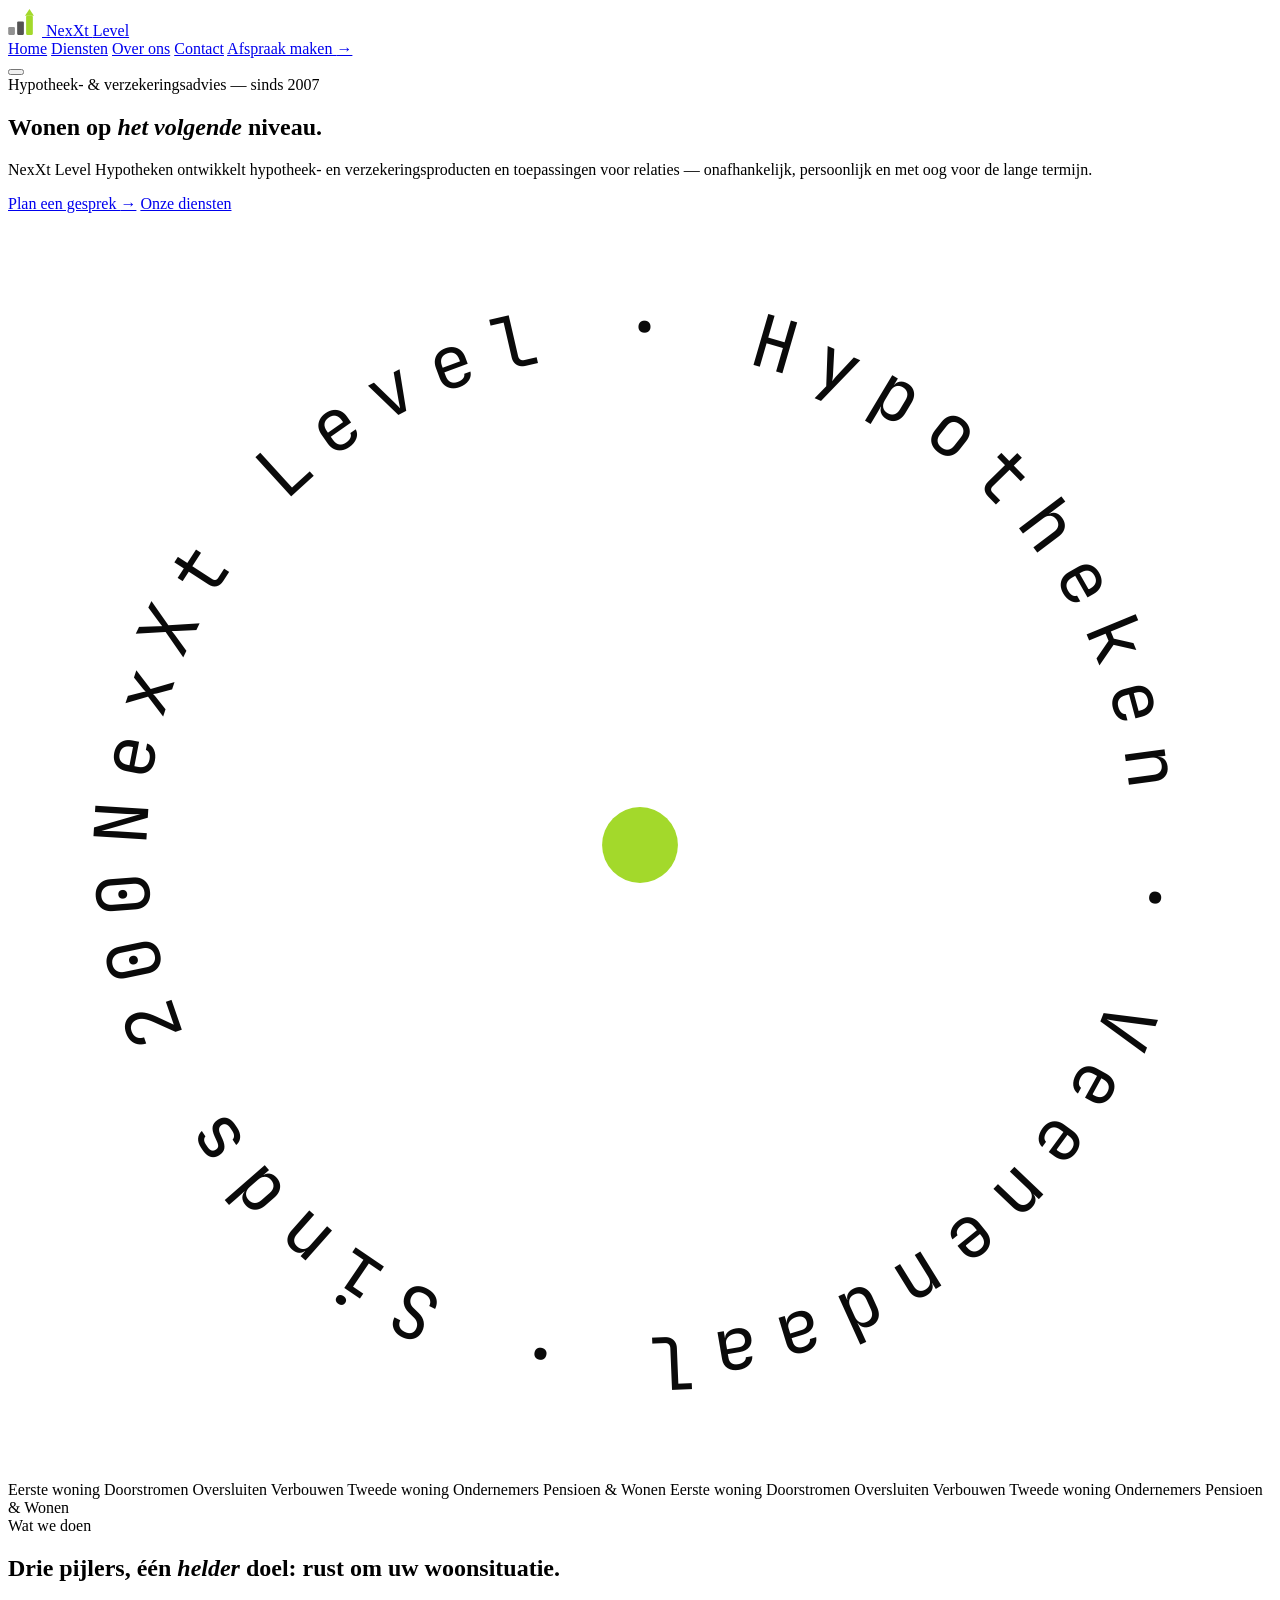
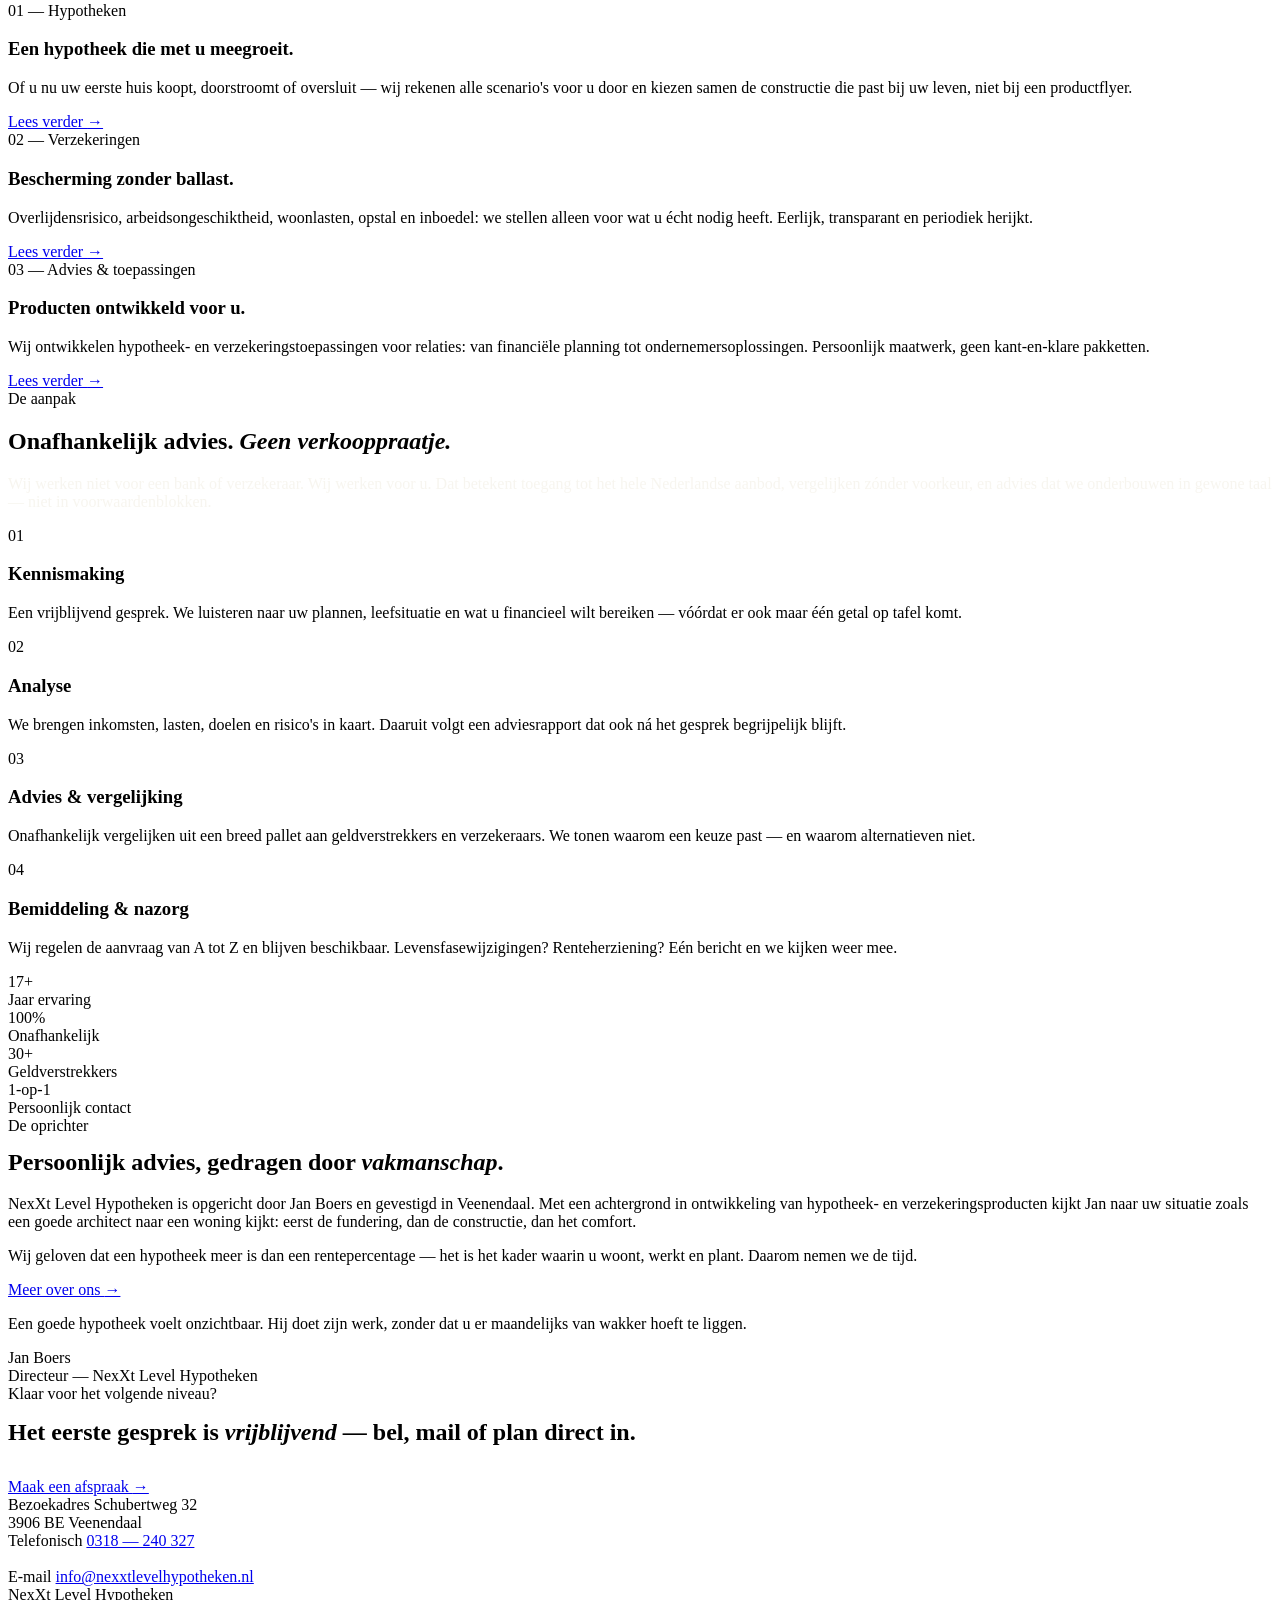
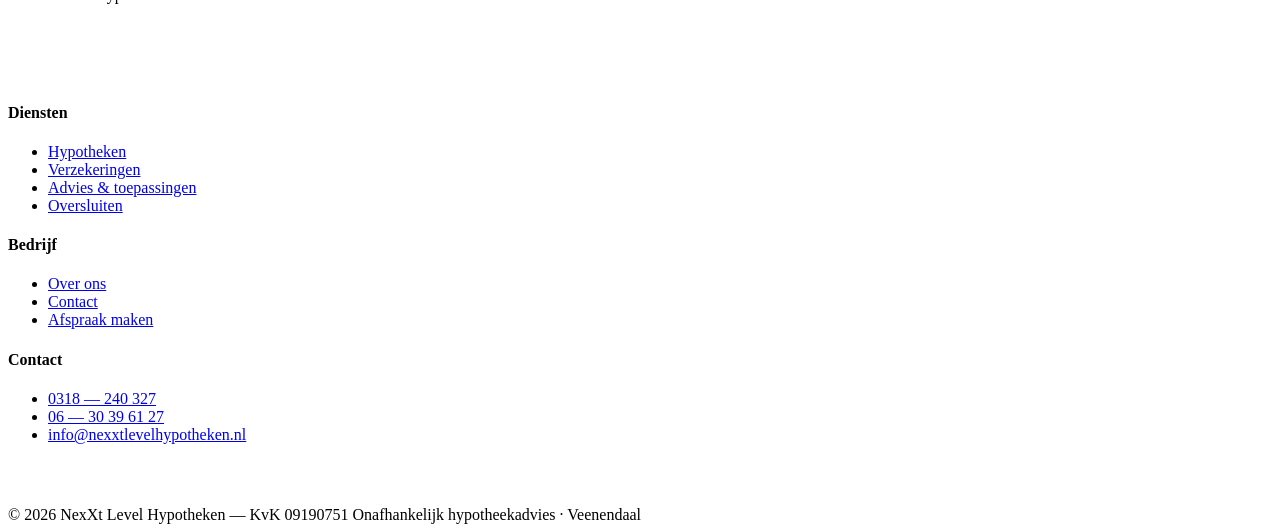
==== index.html @ c8109a98 "Add files via upload" ====
<!doctype html>
<html lang="nl">
<head>
  <meta charset="utf-8" />
  <meta name="viewport" content="width=device-width, initial-scale=1" />
  <title>NexXt Level Hypotheken — Hypotheek- en verzekeringsadvies in Veenendaal</title>
  <meta name="description" content="NexXt Level Hypotheken ontwikkelt hypotheek- en verzekeringsproducten en toepassingen voor relaties. Persoonlijk en onafhankelijk advies vanuit Veenendaal." />
  <meta name="theme-color" content="#0a0a0a" />
  <link rel="icon" type="image/svg+xml" href="assets/logo.svg" />
  <link rel="preconnect" href="https://fonts.googleapis.com" />
  <link rel="preconnect" href="https://fonts.gstatic.com" crossorigin />
  <link href="https://fonts.googleapis.com/css2?family=Fraunces:ital,opsz,wght,SOFT,WONK@0,9..144,300..700,0..100,0..1;1,9..144,300..700,0..100,0..1&family=Manrope:wght@300;400;500;600;700&family=JetBrains+Mono:wght@400;500&display=swap" rel="stylesheet" />
  <link rel="stylesheet" href="css/styles.css" />
</head>
<body>

  <!-- ===== Navigation ===== -->
  <header class="nav">
    <div class="nav-inner">
      <a class="nav-logo" href="index.html" aria-label="NexXt Level Hypotheken">
        <svg width="34" height="28" viewBox="0 0 60 50" aria-hidden="true">
          <rect x="0"  y="34" width="12" height="14" rx="2" fill="#0a0a0a" opacity="0.45"/>
          <rect x="16" y="24" width="12" height="24" rx="2" fill="#0a0a0a" opacity="0.7"/>
          <rect x="32" y="14" width="12" height="34" rx="2" fill="#a3d92b"/>
          <polygon points="30,14 38,2 46,14" fill="#a3d92b"/>
        </svg>
        Ne<span class="x-green">xX</span>t <span class="level">Level</span>
      </a>
      <nav class="nav-links" aria-label="Hoofdnavigatie">
        <a href="index.html">Home</a>
        <a href="diensten.html">Diensten</a>
        <a href="over-ons.html">Over ons</a>
        <a href="contact.html">Contact</a>
        <a class="btn btn-dark" href="contact.html">Afspraak maken <span class="arrow">→</span></a>
      </nav>
      <button class="nav-toggle" aria-label="Menu openen">
        <span></span><span></span><span></span>
      </button>
    </div>
  </header>

  <!-- ===== Hero ===== -->
  <section class="hero">
    <div class="wrap">
      <div class="hero-grid">
        <span class="eyebrow">Hypotheek- &amp; verzekeringsadvies — sinds 2007</span>
        <h1>
          <span class="line">Wonen op</span>
          <span class="line"><em class="italic accent">het volgende</em></span>
          <span class="line">niveau.</span>
        </h1>

        <div class="hero-meta">
          <p class="lead">
            NexXt Level Hypotheken ontwikkelt hypotheek- en verzekerings­producten en
            toepassingen voor relaties — onafhankelijk, persoonlijk en met oog voor de
            lange termijn.
          </p>
          <div class="hero-cta">
            <a class="btn btn-dark" href="contact.html">Plan een gesprek <span class="arrow">→</span></a>
            <a class="btn btn-ghost" href="diensten.html">Onze diensten</a>
          </div>
        </div>
      </div>

      <!-- Spinning brand badge -->
      <svg class="hero-badge" viewBox="0 0 200 200" aria-hidden="true">
        <defs>
          <path id="circle-text" d="M 100,100 m -78,0 a 78,78 0 1,1 156,0 a 78,78 0 1,1 -156,0" />
        </defs>
        <text font-family="JetBrains Mono, monospace" font-size="11.5" letter-spacing="3" fill="#0a0a0a">
          <textPath xlink:href="#circle-text">NexXt Level · Hypotheken · Veenendaal · Sinds 2007 · </textPath>
        </text>
        <circle cx="100" cy="100" r="6" fill="#a3d92b" />
      </svg>
    </div>

    <!-- Marquee -->
    <div class="hero-marquee" aria-hidden="true">
      <div class="marquee-track">
        <span>Eerste woning <span class="dot"></span> Doorstromen <span class="dot"></span> Oversluiten <span class="dot"></span> Verbouwen <span class="dot"></span> Tweede woning <span class="dot"></span> Ondernemers <span class="dot"></span> Pensioen &amp; Wonen <span class="dot"></span></span>
        <span>Eerste woning <span class="dot"></span> Doorstromen <span class="dot"></span> Oversluiten <span class="dot"></span> Verbouwen <span class="dot"></span> Tweede woning <span class="dot"></span> Ondernemers <span class="dot"></span> Pensioen &amp; Wonen <span class="dot"></span></span>
      </div>
    </div>
  </section>

  <!-- ===== Pillars / Services preview ===== -->
  <section class="section">
    <div class="wrap">
      <div class="section-header reveal">
        <span class="eyebrow">Wat we doen</span>
        <h2>Drie pijlers, één <em class="italic accent">helder</em> doel: rust om uw woon­situatie.</h2>
      </div>

      <div class="pillars reveal">
        <article class="pillar">
          <div class="pillar-num"><span>01 — Hypotheken</span><span class="dot"></span></div>
          <h3>Een hypotheek die met u meegroeit.</h3>
          <p>Of u nu uw eerste huis koopt, doorstroomt of oversluit — wij rekenen alle scenario's voor u door en kiezen samen de constructie die past bij uw leven, niet bij een productflyer.</p>
          <a class="pillar-link" href="diensten.html#hypotheken">Lees verder <span>→</span></a>
        </article>

        <article class="pillar">
          <div class="pillar-num"><span>02 — Verzekeringen</span><span class="dot"></span></div>
          <h3>Bescherming zonder ballast.</h3>
          <p>Overlijdens­risico, arbeids­ongeschiktheid, woonlasten, opstal en inboedel: we stellen alleen voor wat u écht nodig heeft. Eerlijk, transparant en periodiek herijkt.</p>
          <a class="pillar-link" href="diensten.html#verzekeringen">Lees verder <span>→</span></a>
        </article>

        <article class="pillar">
          <div class="pillar-num"><span>03 — Advies &amp; toepassingen</span><span class="dot"></span></div>
          <h3>Producten ontwikkeld voor u.</h3>
          <p>Wij ontwikkelen hypotheek- en verzekerings­toepassingen voor relaties: van financiële planning tot ondernemers­oplossingen. Persoonlijk maatwerk, geen kant-en-klare pakketten.</p>
          <a class="pillar-link" href="diensten.html#advies">Lees verder <span>→</span></a>
        </article>
      </div>
    </div>
  </section>

  <!-- ===== Dark stats / approach ===== -->
  <section class="section dark">
    <div class="wrap">
      <div class="section-header reveal">
        <span class="eyebrow light">De aanpak</span>
        <h2>Onafhankelijk advies. <em class="italic accent">Geen verkoop­praatje.</em></h2>
        <p class="lead" style="color: rgba(245,242,234,0.78); margin-top: 14px;">
          Wij werken niet voor een bank of verzekeraar. Wij werken voor u. Dat betekent toegang tot
          het hele Nederlandse aanbod, vergelijken zónder voorkeur, en advies dat we onderbouwen in
          gewone taal — niet in voorwaarden­blokken.
        </p>
      </div>

      <div class="process-list reveal">
        <div class="process-item">
          <span class="process-num">01</span>
          <h3>Kennis­making</h3>
          <p>Een vrijblijvend gesprek. We luisteren naar uw plannen, leefsituatie en wat u financieel wilt bereiken — vóórdat er ook maar één getal op tafel komt.</p>
        </div>
        <div class="process-item">
          <span class="process-num">02</span>
          <h3>Analyse</h3>
          <p>We brengen inkomsten, lasten, doelen en risico's in kaart. Daaruit volgt een advies­rapport dat ook ná het gesprek begrijpelijk blijft.</p>
        </div>
        <div class="process-item">
          <span class="process-num">03</span>
          <h3>Advies &amp; vergelijking</h3>
          <p>Onafhankelijk vergelijken uit een breed pallet aan geld­verstrekkers en verzekeraars. We tonen waarom een keuze past — en waarom alternatieven niet.</p>
        </div>
        <div class="process-item">
          <span class="process-num">04</span>
          <h3>Bemiddeling &amp; nazorg</h3>
          <p>Wij regelen de aanvraag van A tot Z en blijven beschikbaar. Levens­fase­wijzigingen? Renteherziening? Eén bericht en we kijken weer mee.</p>
        </div>
      </div>

      <div class="stats reveal">
        <div class="stat"><div class="stat-num">17+</div><div class="stat-label">Jaar ervaring</div></div>
        <div class="stat"><div class="stat-num">100%</div><div class="stat-label">Onafhankelijk</div></div>
        <div class="stat"><div class="stat-num">30+</div><div class="stat-label">Geld­verstrekkers</div></div>
        <div class="stat"><div class="stat-num">1-op-1</div><div class="stat-label">Persoonlijk contact</div></div>
      </div>
    </div>
  </section>

  <!-- ===== Founder ===== -->
  <section class="section">
    <div class="wrap">
      <div class="founder reveal">
        <div class="founder-info">
          <span class="eyebrow">De oprichter</span>
          <h2 style="margin-top:14px;">Persoonlijk advies, gedragen door <em class="italic accent">vakmanschap</em>.</h2>
          <p>NexXt Level Hypotheken is opgericht door Jan Boers en gevestigd in Veenendaal. Met een achtergrond in ontwikkeling van hypotheek- en verzekerings­producten kijkt Jan naar uw situatie zoals een goede architect naar een woning kijkt: eerst de fundering, dan de constructie, dan het comfort.</p>
          <p>Wij geloven dat een hypotheek meer is dan een rentepercentage — het is het kader waarin u woont, werkt en plant. Daarom nemen we de tijd.</p>
          <a class="btn btn-dark" style="margin-top: 18px;" href="over-ons.html">Meer over ons <span class="arrow">→</span></a>
        </div>

        <aside class="founder-card">
          <p class="quote">Een goede hypotheek voelt onzichtbaar. Hij doet zijn werk, zonder dat u er maandelijks van wakker hoeft te liggen.</p>
          <div class="founder-name">Jan Boers</div>
          <div class="founder-role">Directeur — NexXt Level Hypotheken</div>
        </aside>
      </div>
    </div>
  </section>

  <!-- ===== CTA / Contact ===== -->
  <section class="cta">
    <div class="wrap">
      <div class="cta-grid reveal">
        <div>
          <span class="eyebrow light">Klaar voor het volgende niveau?</span>
          <h2 style="margin-top: 16px;">Het eerste gesprek is <em class="italic accent">vrijblijvend</em> — bel, mail of plan direct in.</h2>
          <div style="display:flex; gap:14px; flex-wrap:wrap; margin-top: 32px;">
            <a class="btn btn-green" href="contact.html">Maak een afspraak <span class="arrow">→</span></a>
            <a class="btn btn-ghost" style="border-color: rgba(255,255,255,0.5); color: #fff;" href="tel:+31318240327">0318 — 240 327</a>
          </div>
        </div>

        <div class="cta-info">
          <div class="cta-row">
            <span class="label">Bezoekadres</span>
            <span class="value">Schubertweg 32<br/>3906 BE Veenendaal</span>
          </div>
          <div class="cta-row">
            <span class="label">Telefonisch</span>
            <a class="value" href="tel:+31318240327">0318 — 240 327</a><br/>
            <a class="value" href="tel:+31630396127" style="font-size:15px; color: rgba(255,255,255,0.7);">Mobiel — 06 30 39 61 27</a>
          </div>
          <div class="cta-row">
            <span class="label">E-mail</span>
            <a class="value" href="mailto:info@nexxtlevelhypotheken.nl">info@nexxtlevelhypotheken.nl</a>
          </div>
        </div>
      </div>
    </div>
  </section>

  <!-- ===== Footer ===== -->
  <footer class="foot">
    <div class="wrap">
      <div class="foot-grid">
        <div class="foot-col">
          <div class="foot-brand">Ne<span class="accent">xX</span>t Level <span class="accent">Hypotheken</span></div>
          <p style="color: rgba(255,255,255,0.7); font-size: 14px; max-width: 32ch;">
            Ontwikkelt hypotheek- en verzekerings­producten en toepassingen voor relaties.
            Onafhankelijk gevestigd in Veenendaal.
          </p>
        </div>
        <div class="foot-col">
          <h4>Diensten</h4>
          <ul>
            <li><a href="diensten.html#hypotheken">Hypotheken</a></li>
            <li><a href="diensten.html#verzekeringen">Verzekeringen</a></li>
            <li><a href="diensten.html#advies">Advies &amp; toepassingen</a></li>
            <li><a href="diensten.html#oversluiten">Oversluiten</a></li>
          </ul>
        </div>
        <div class="foot-col">
          <h4>Bedrijf</h4>
          <ul>
            <li><a href="over-ons.html">Over ons</a></li>
            <li><a href="contact.html">Contact</a></li>
            <li><a href="contact.html#afspraak">Afspraak maken</a></li>
          </ul>
        </div>
        <div class="foot-col">
          <h4>Contact</h4>
          <ul>
            <li><a href="tel:+31318240327">0318 — 240 327</a></li>
            <li><a href="tel:+31630396127">06 — 30 39 61 27</a></li>
            <li><a href="mailto:info@nexxtlevelhypotheken.nl">info@nexxtlevel­hypotheken.nl</a></li>
            <li style="color: rgba(255,255,255,0.7); margin-top: 10px;">Schubertweg 32<br/>3906 BE Veenendaal</li>
          </ul>
        </div>
      </div>
      <div class="foot-bottom">
        <span>© <span id="year">2026</span> NexXt Level Hypotheken — KvK 09190751</span>
        <span>Onafhankelijk hypotheek­advies · Veenendaal</span>
      </div>
    </div>
  </footer>

  <script src="js/script.js"></script>
</body>
</html>
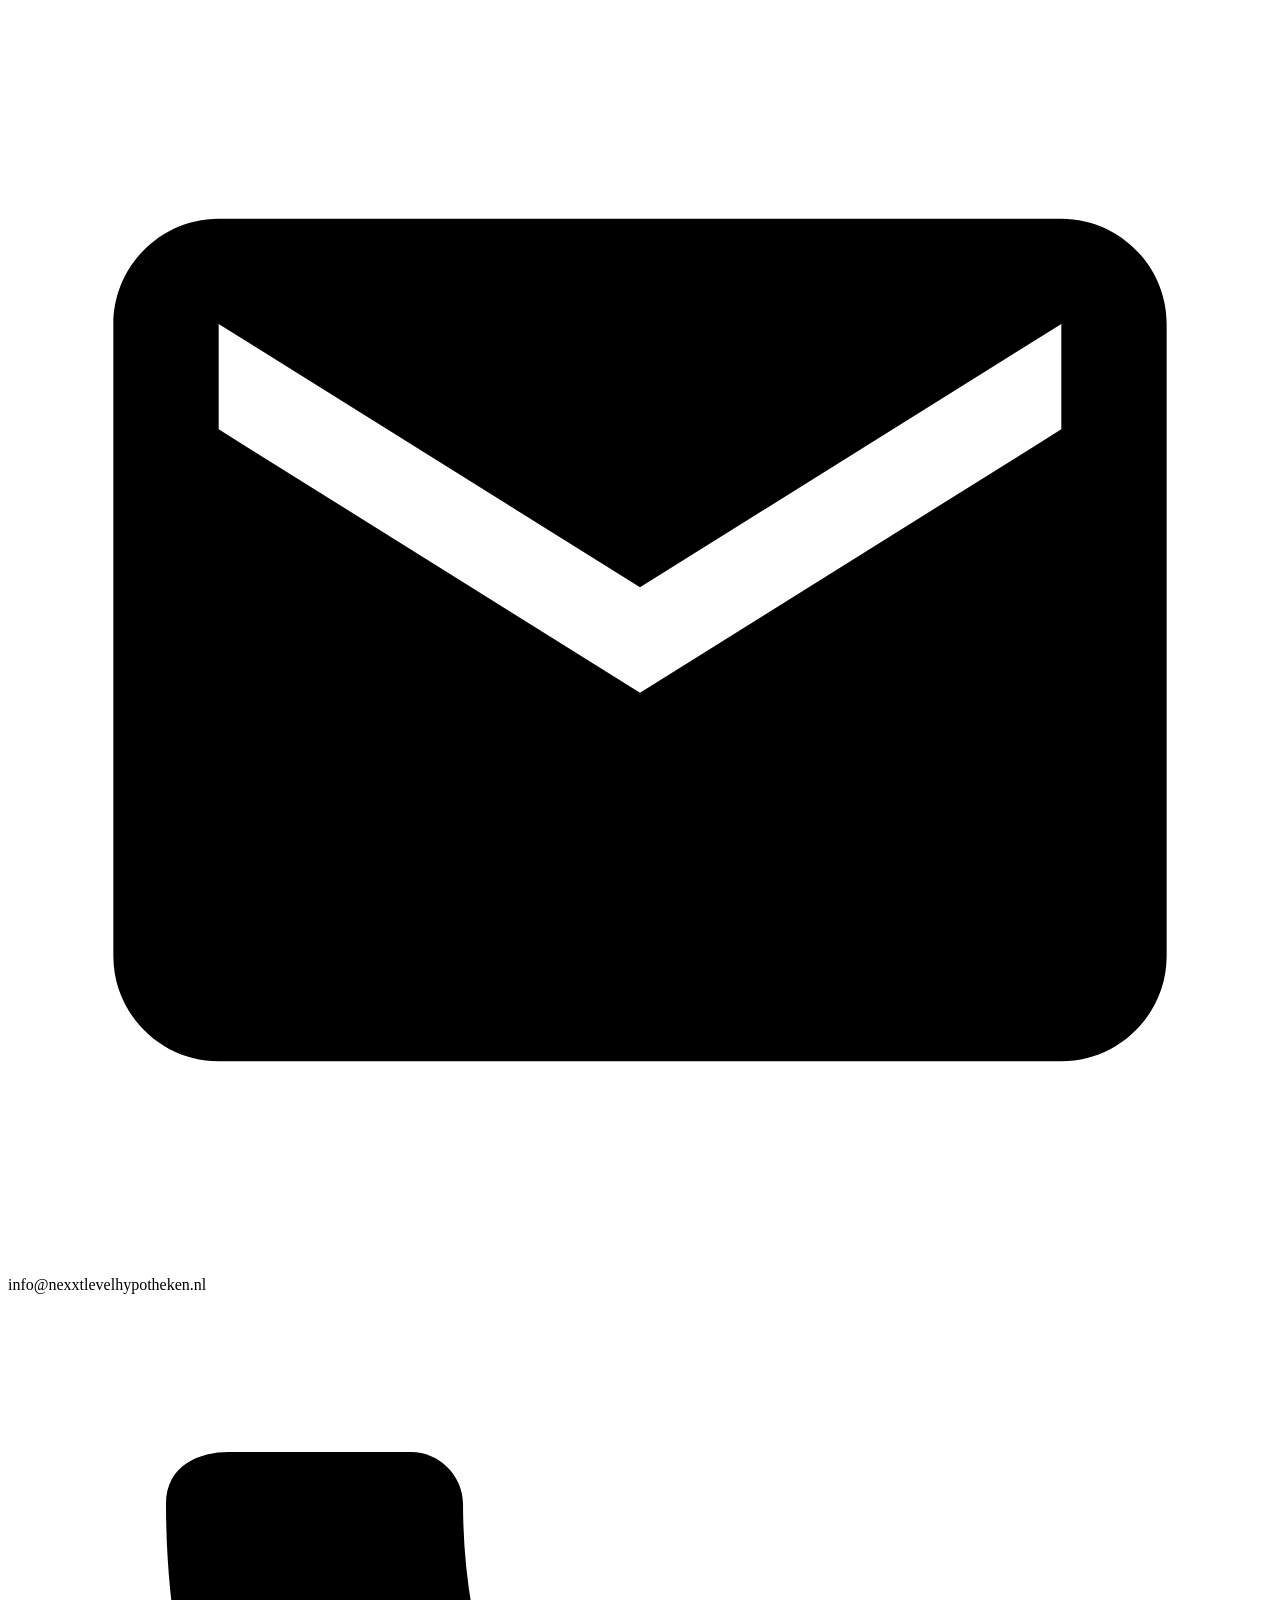
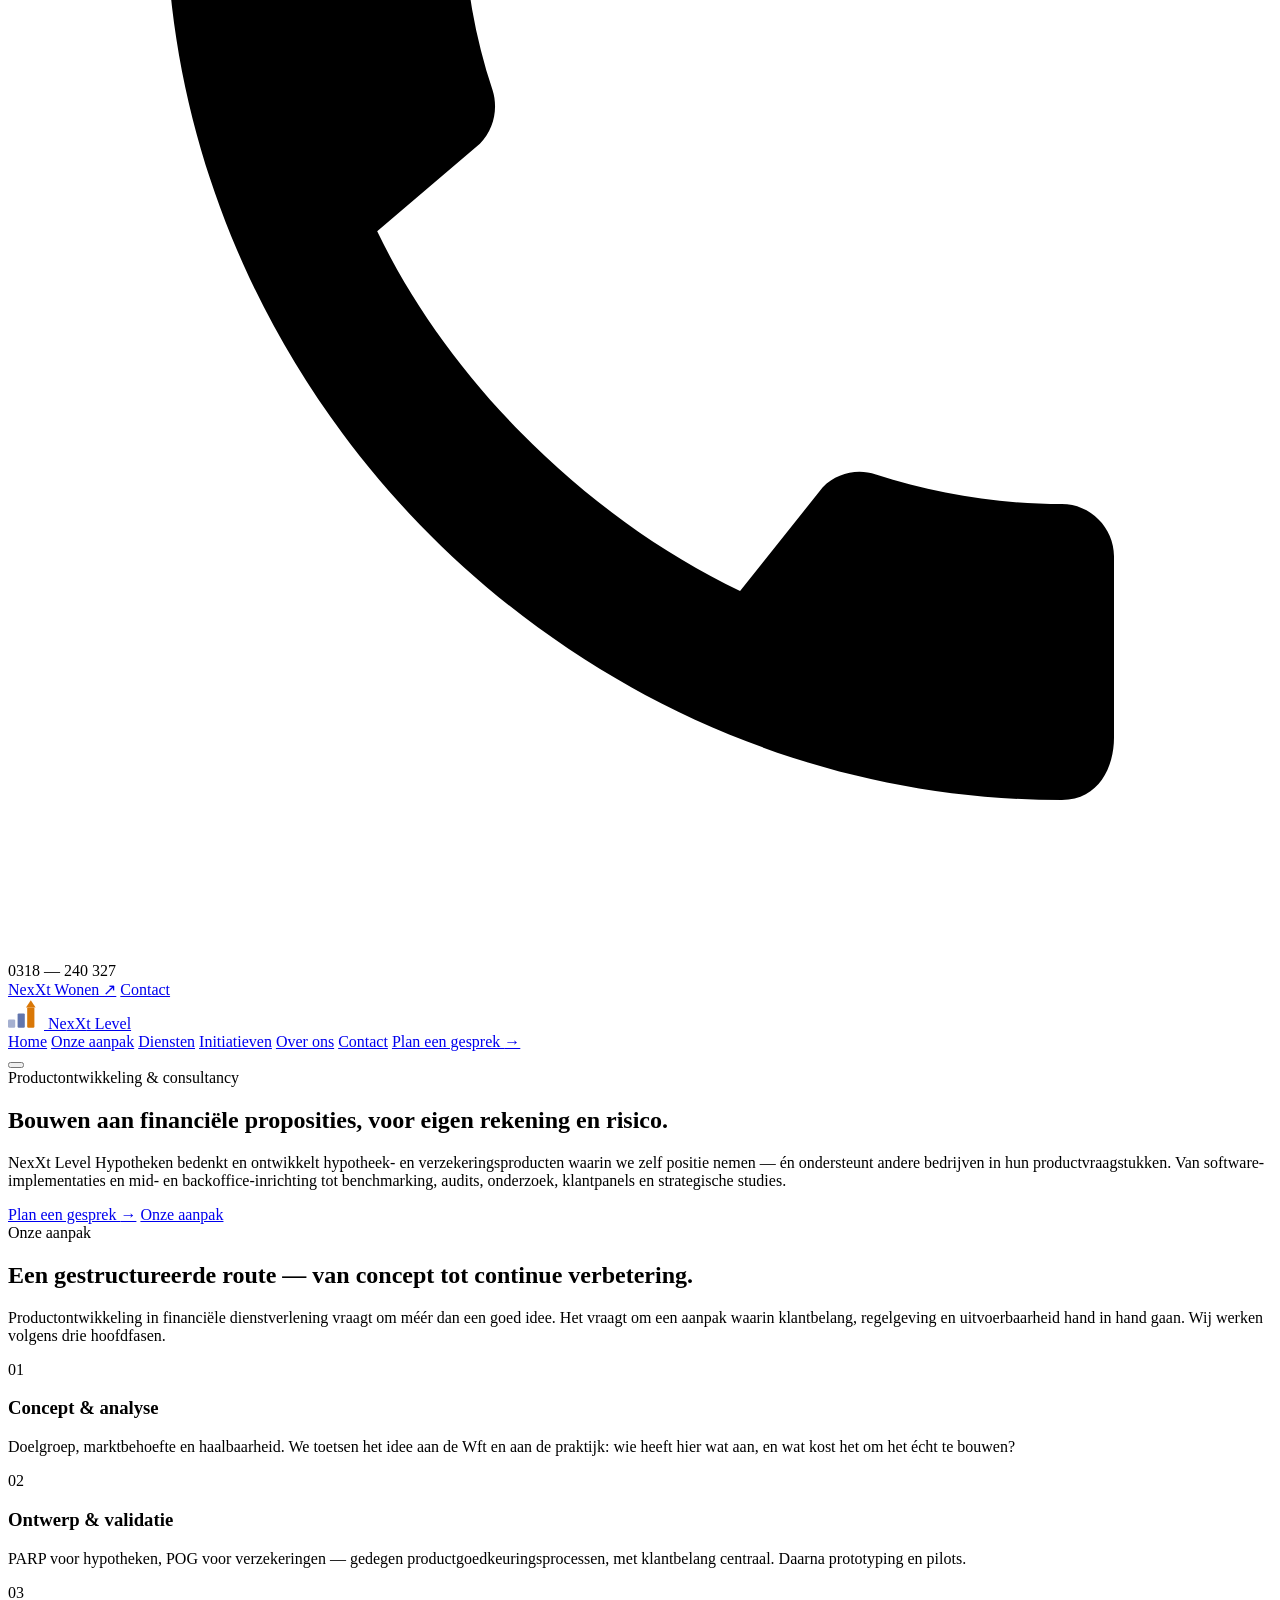
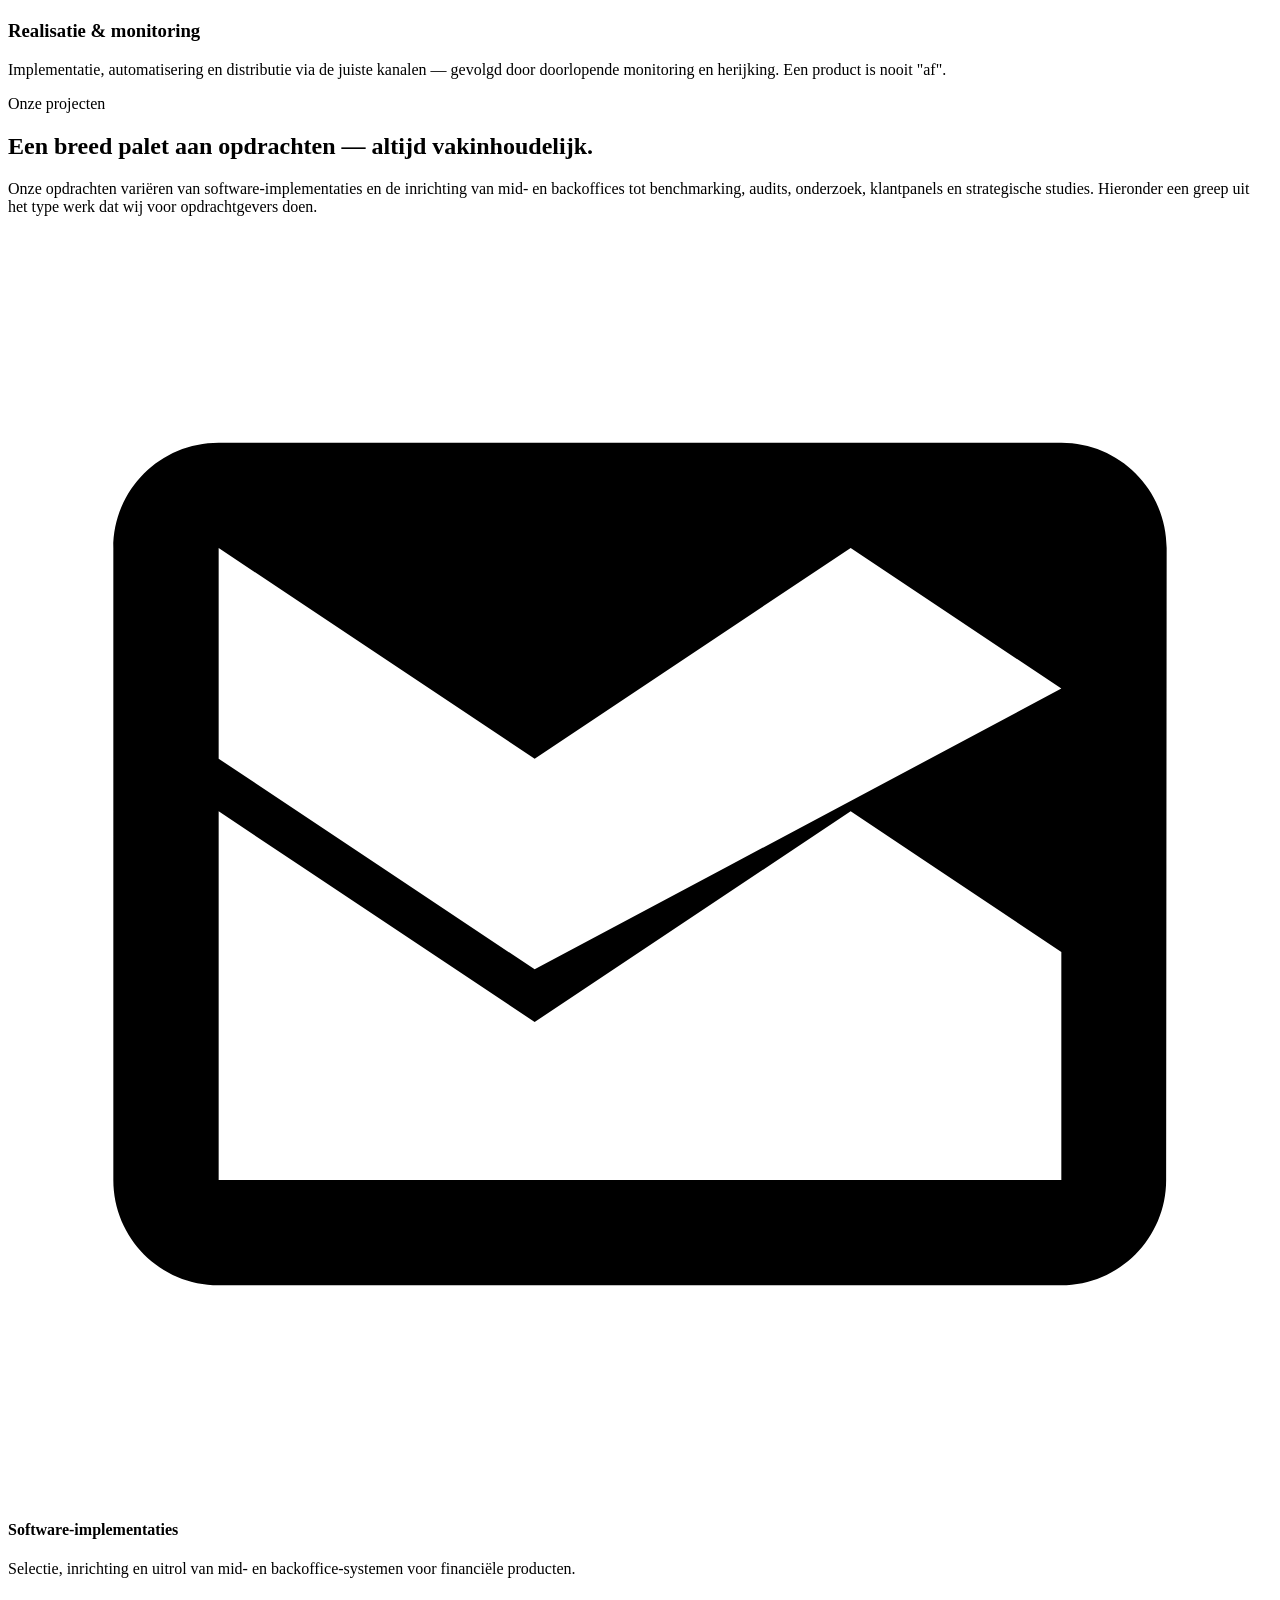
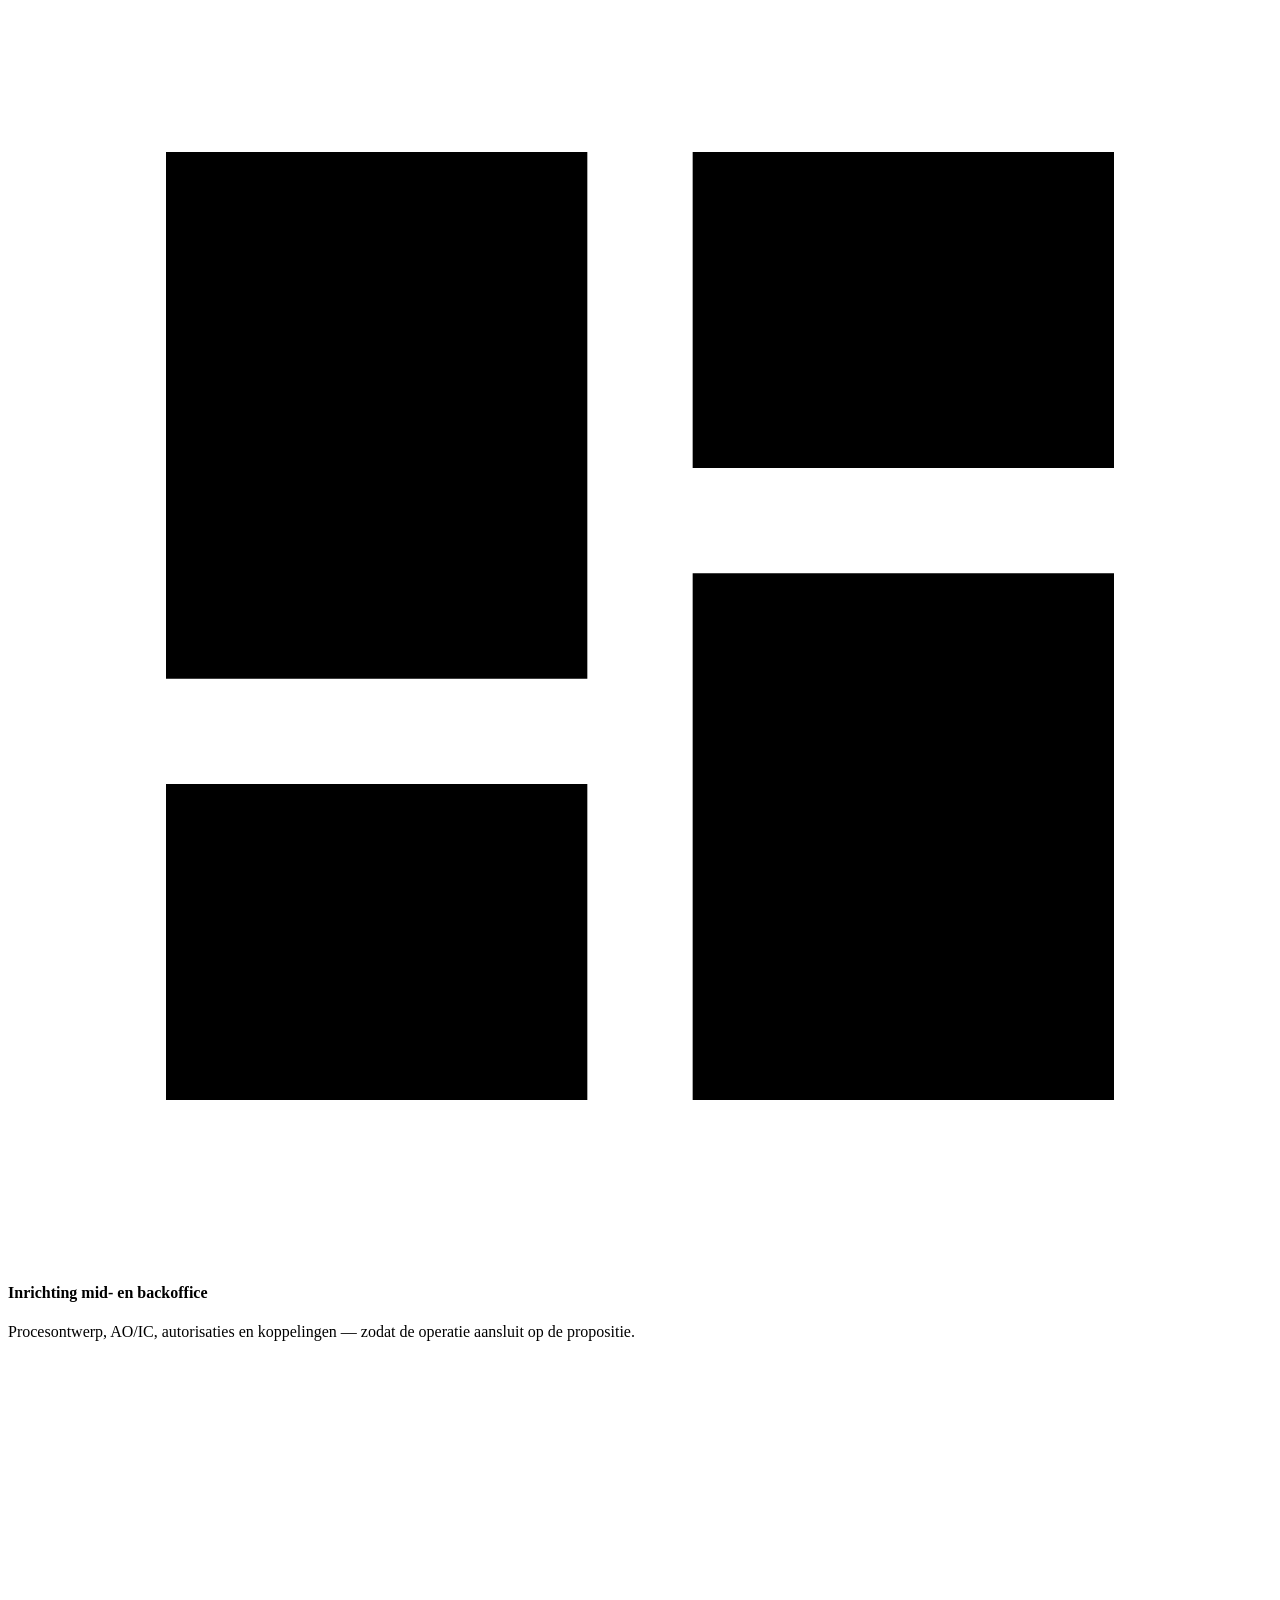
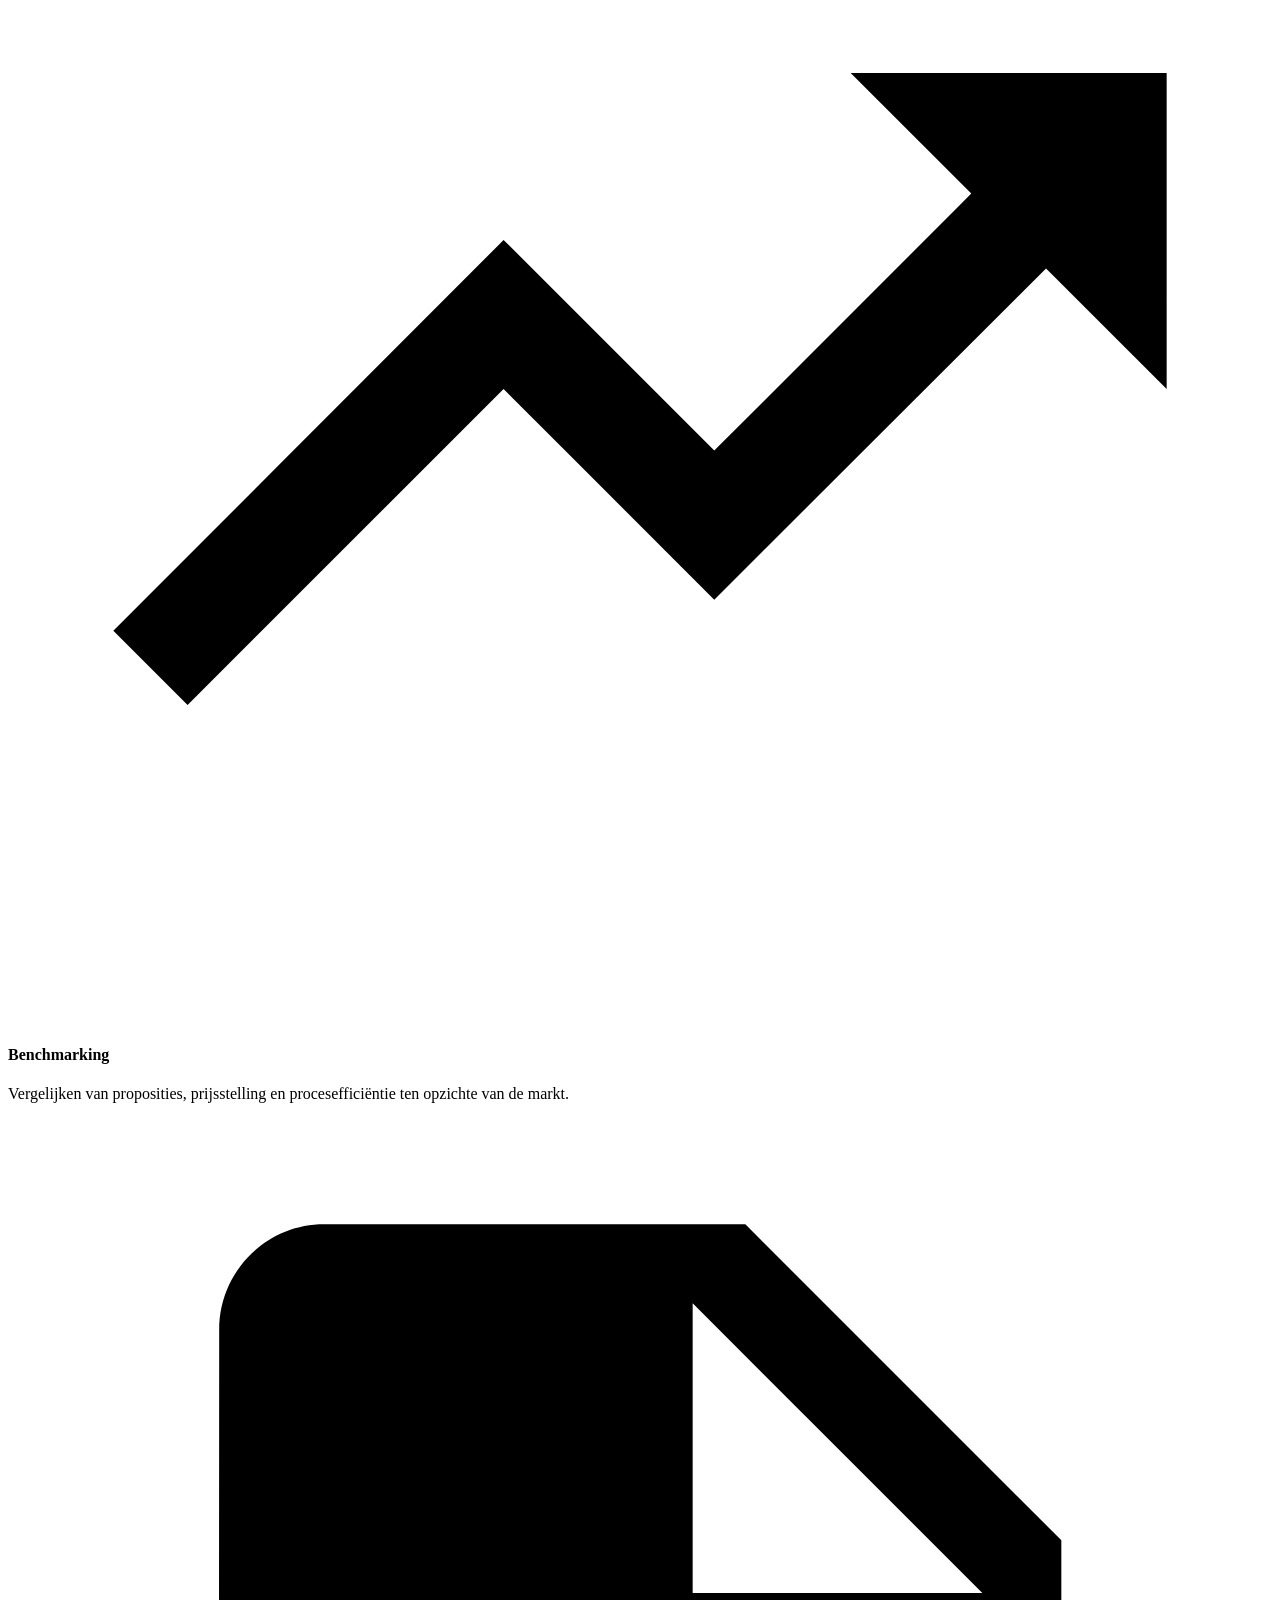
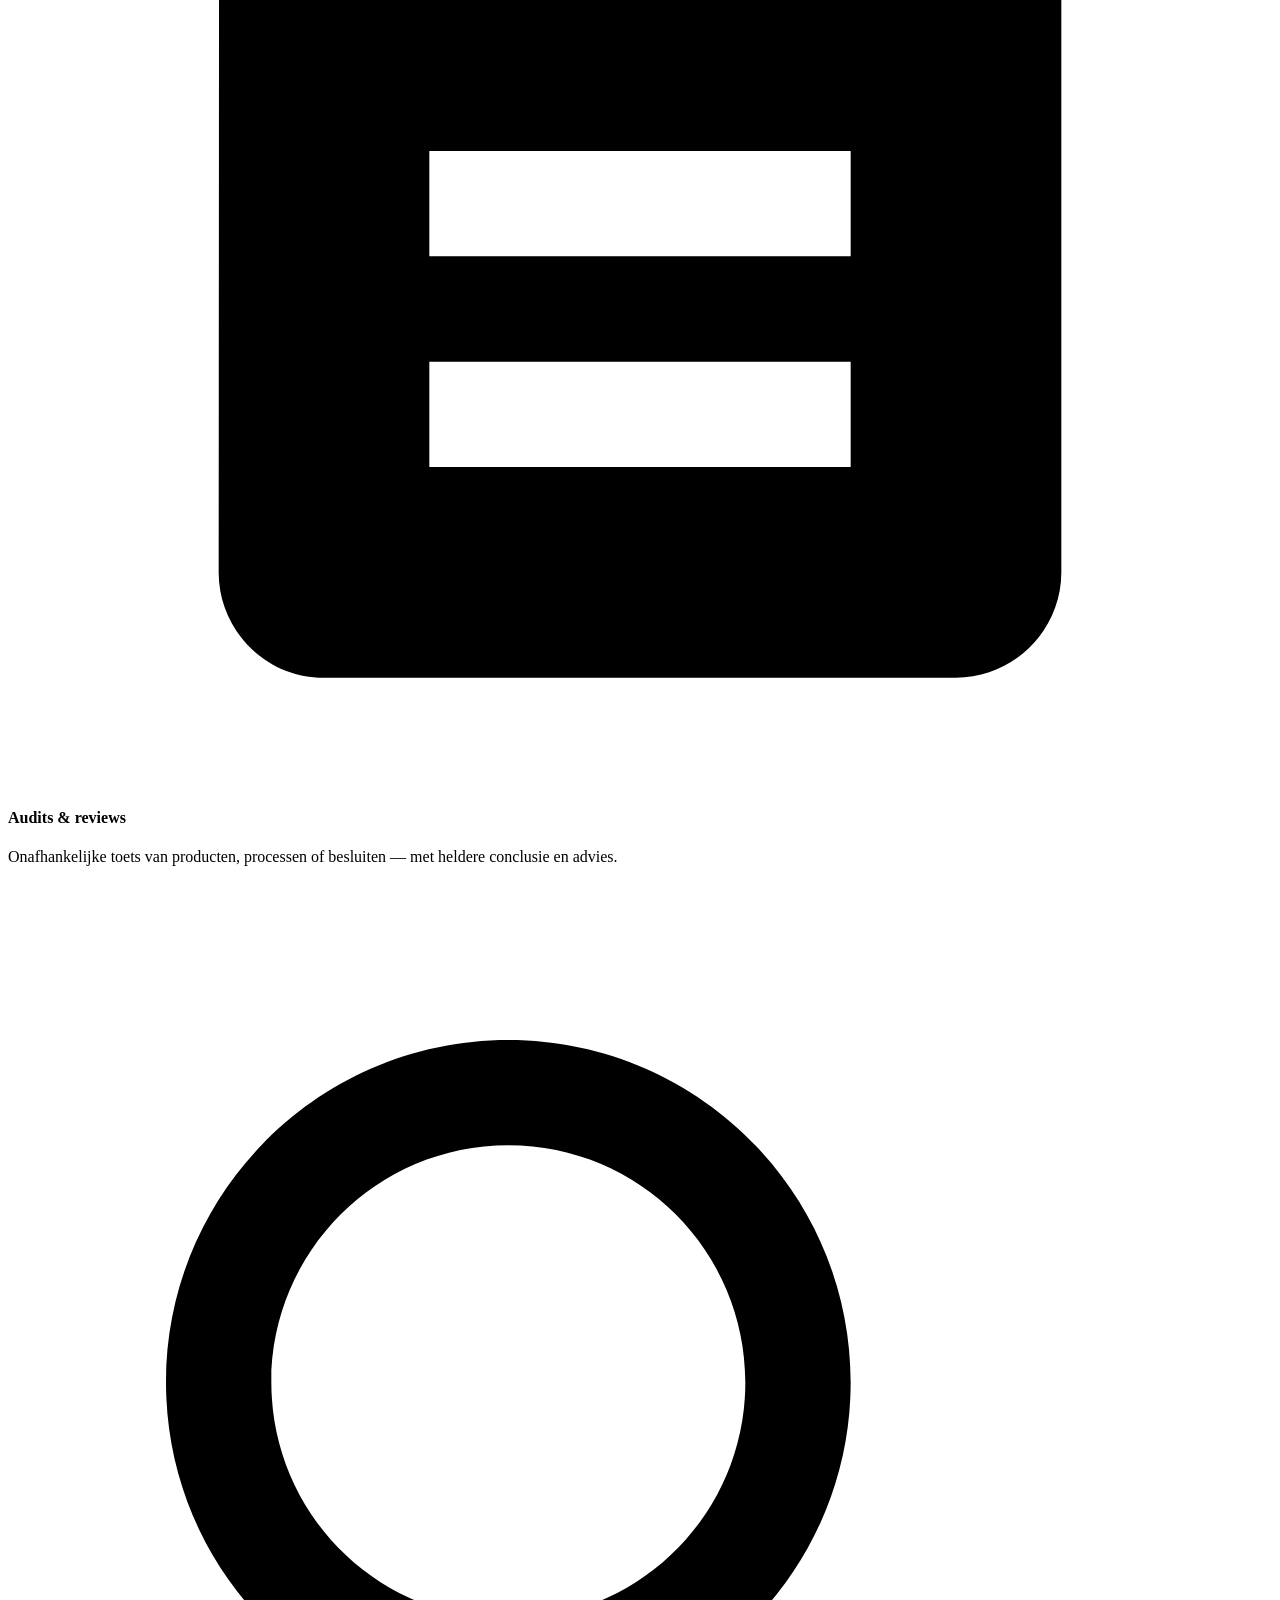
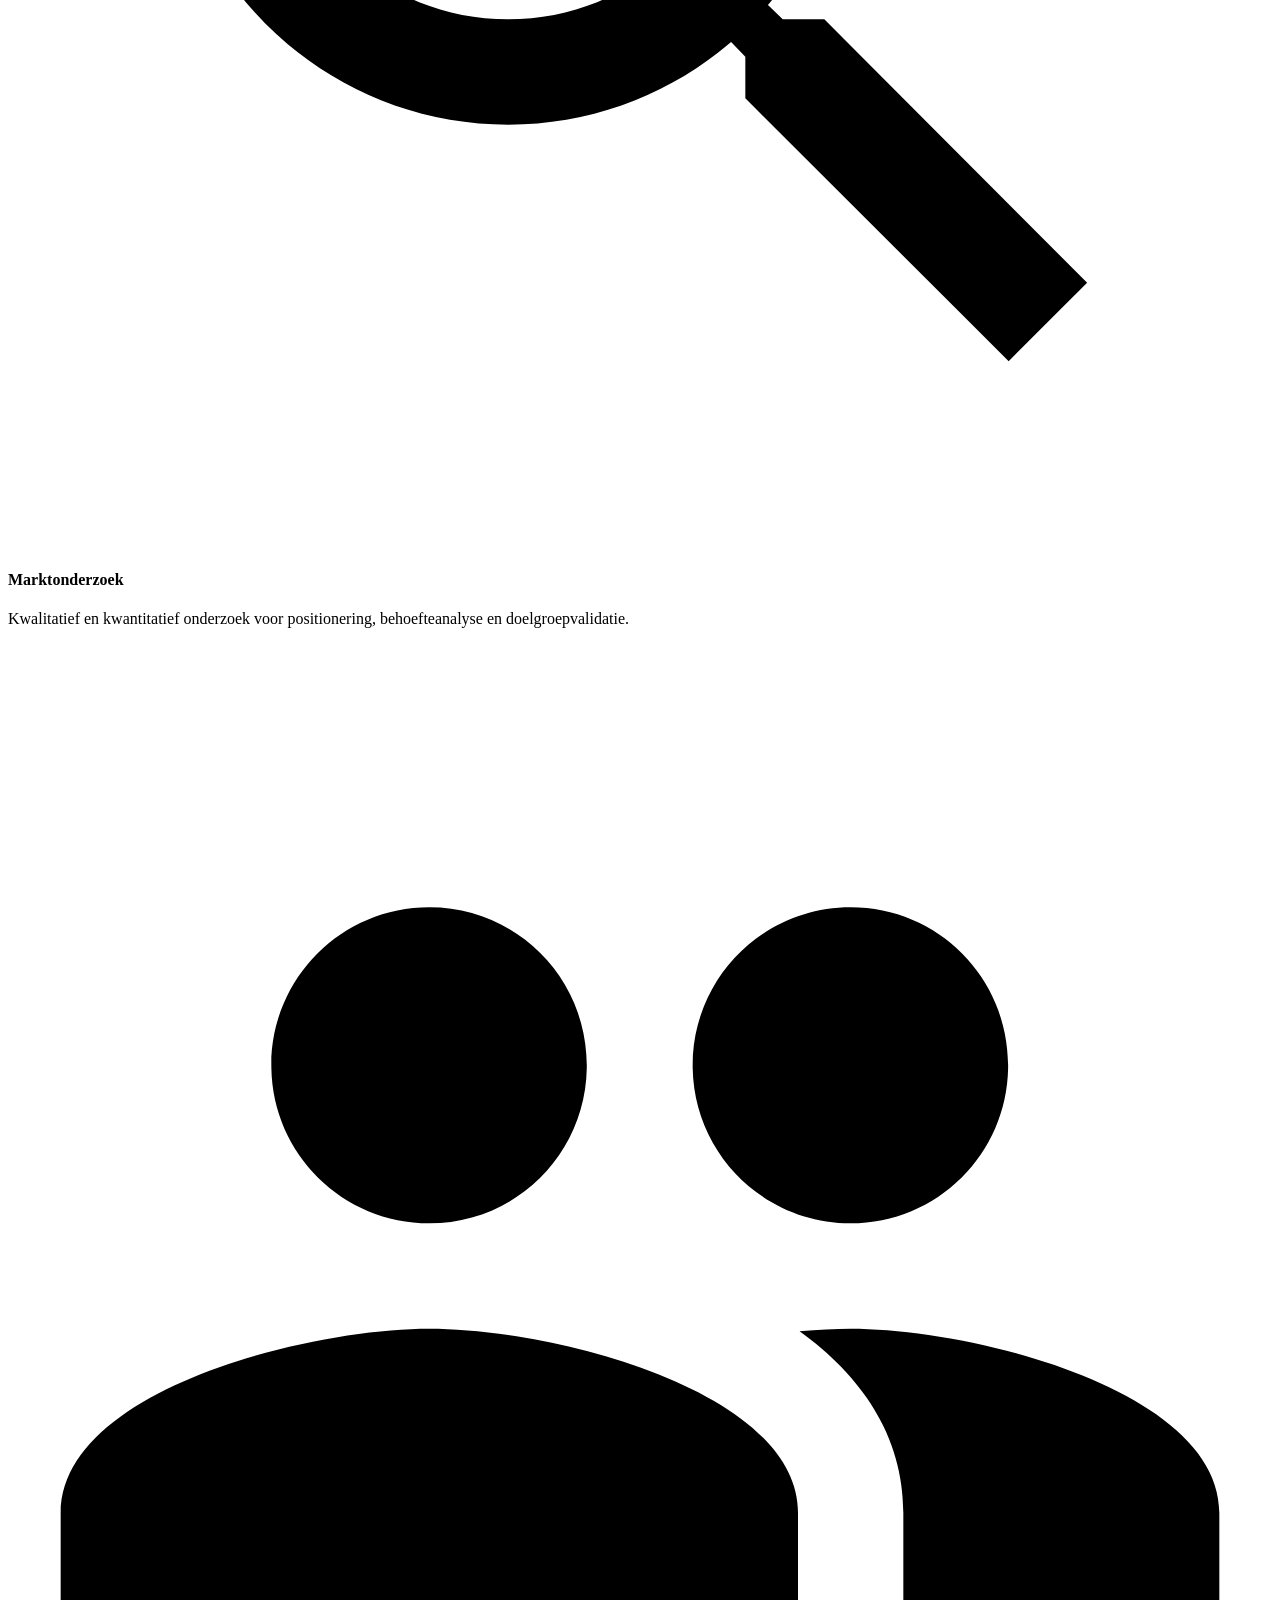
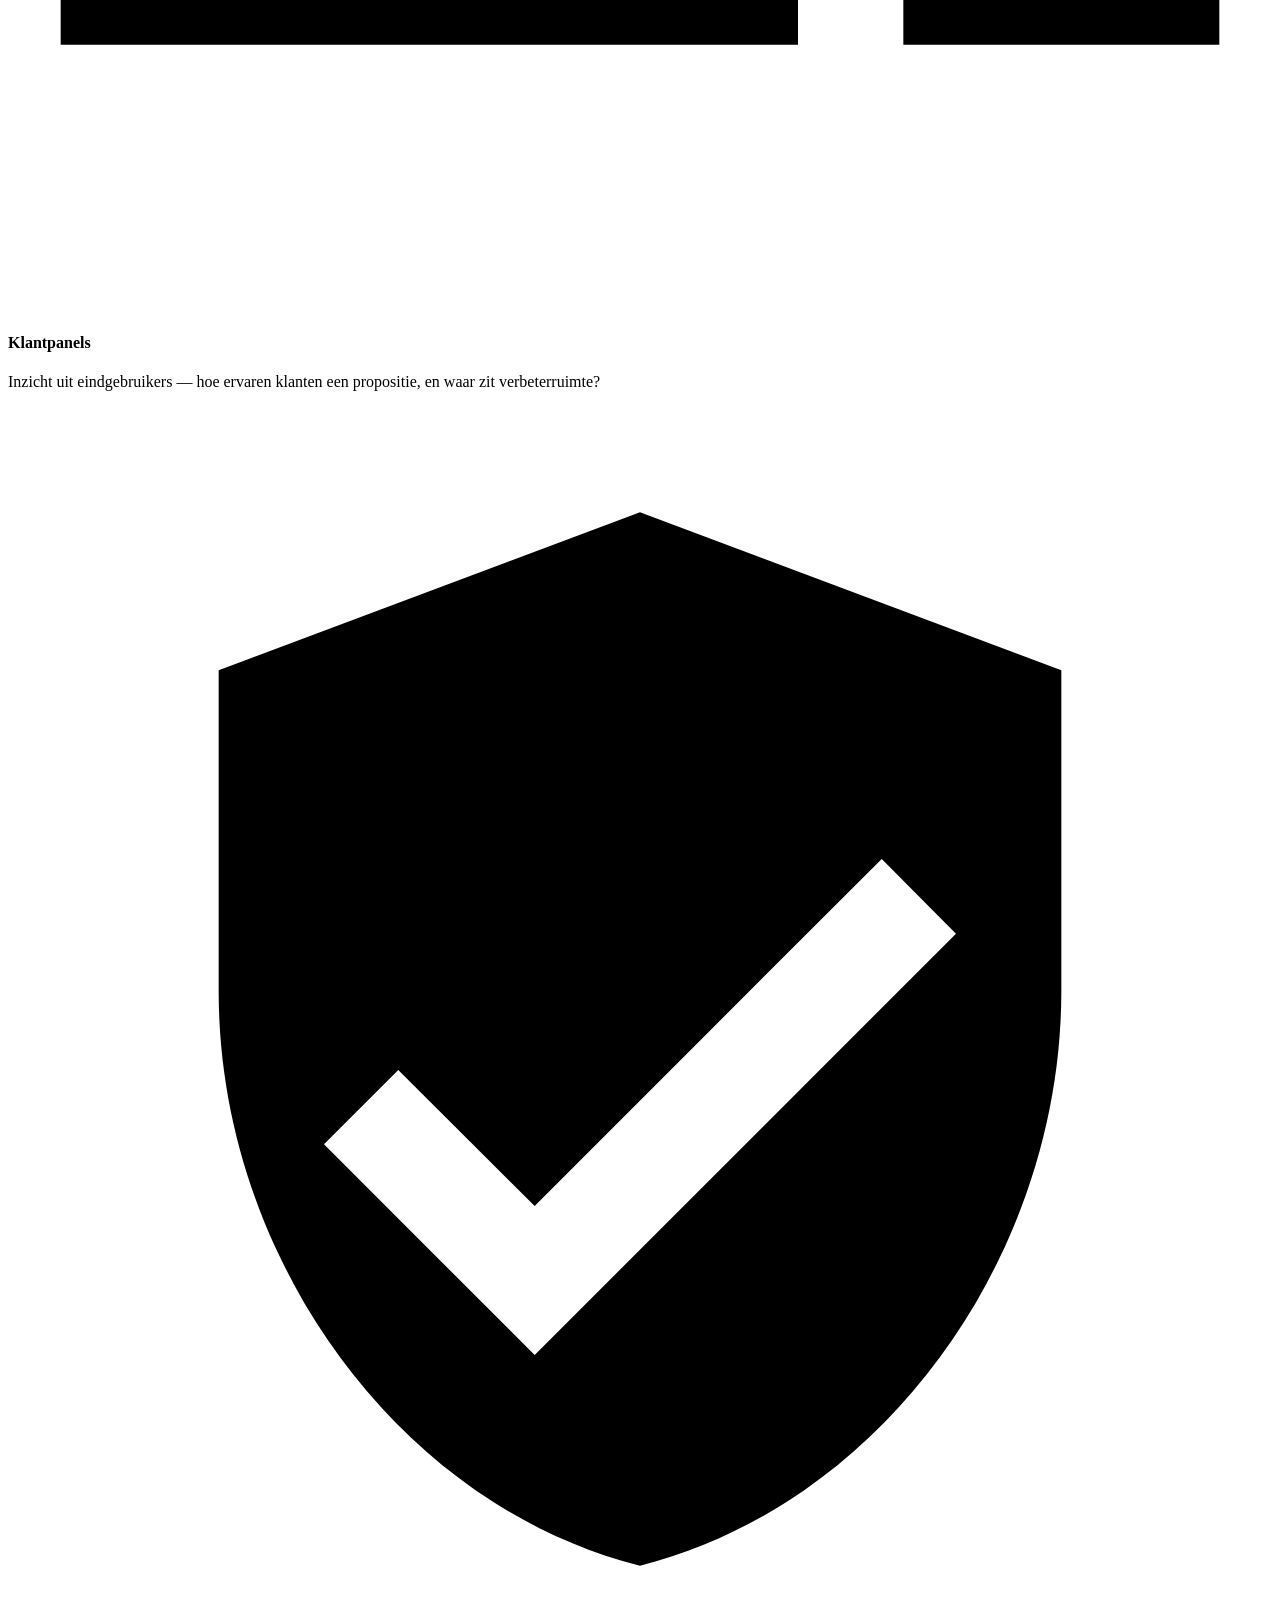
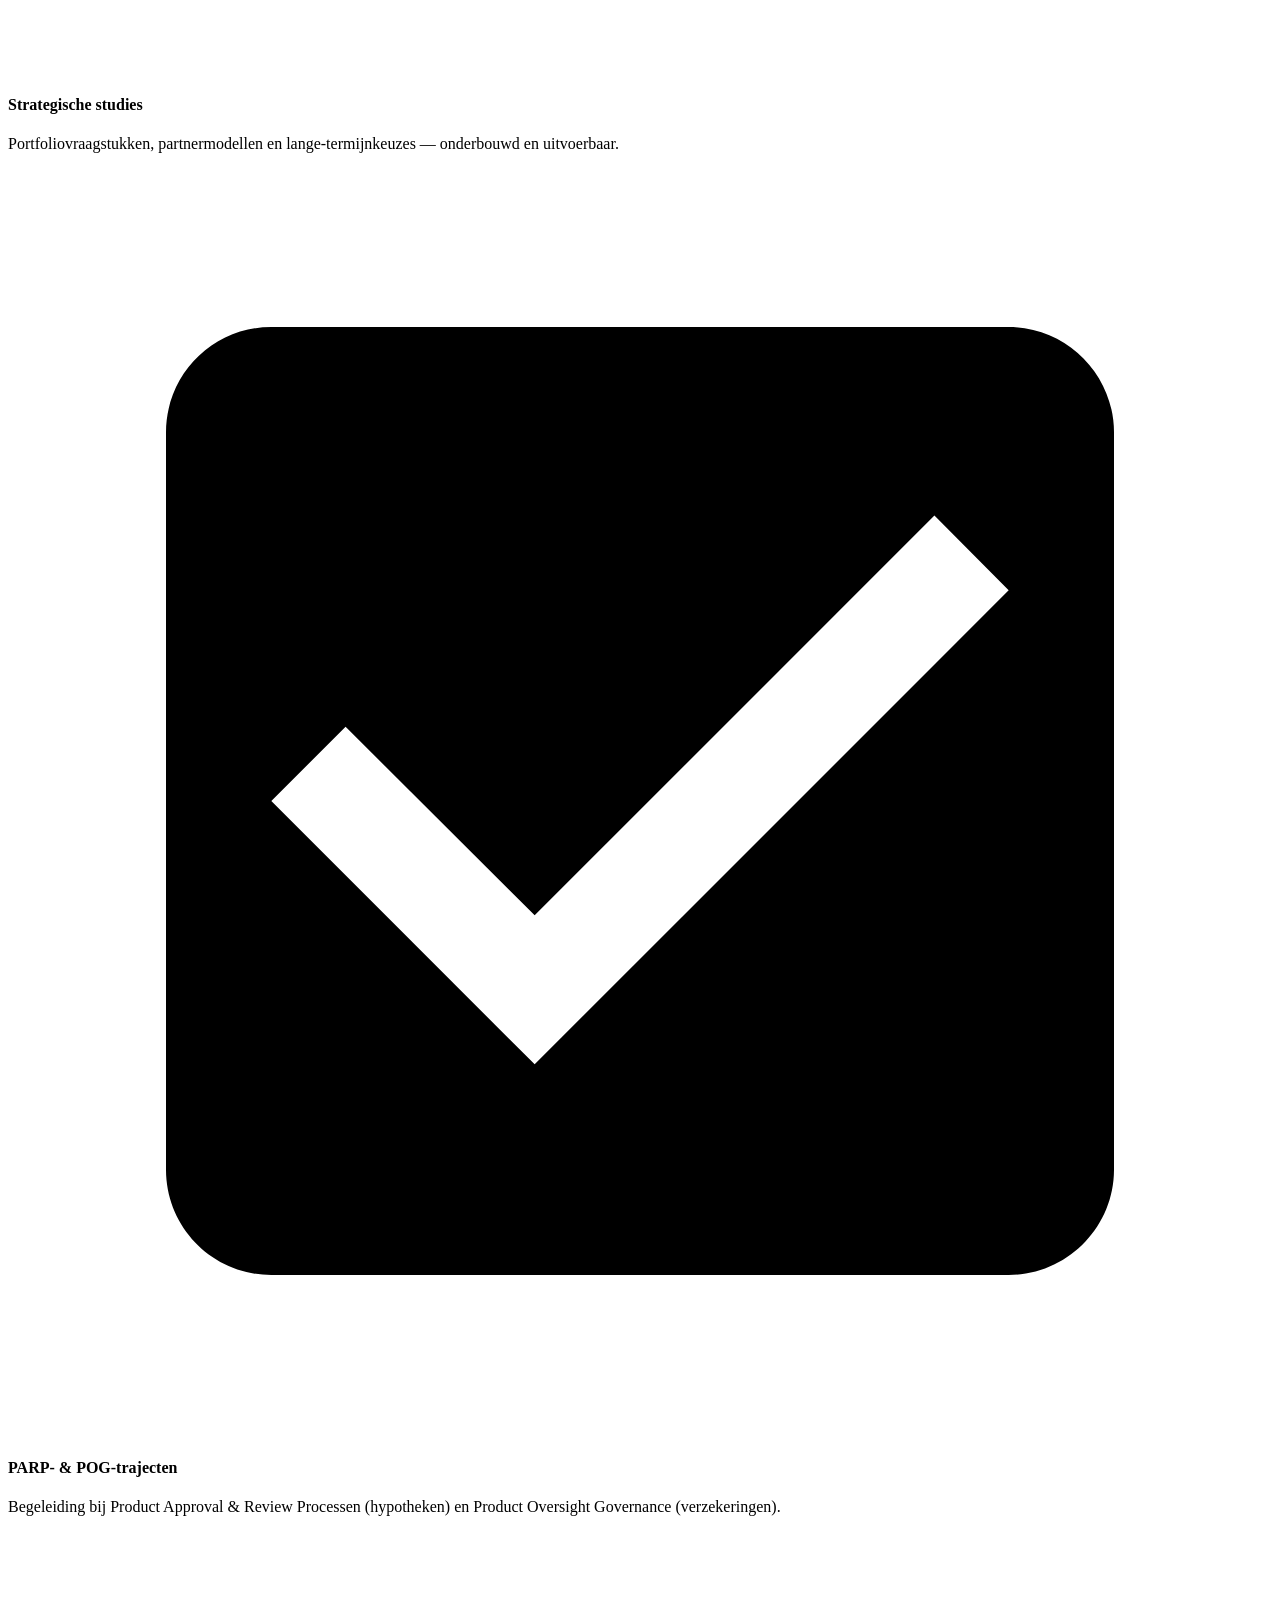
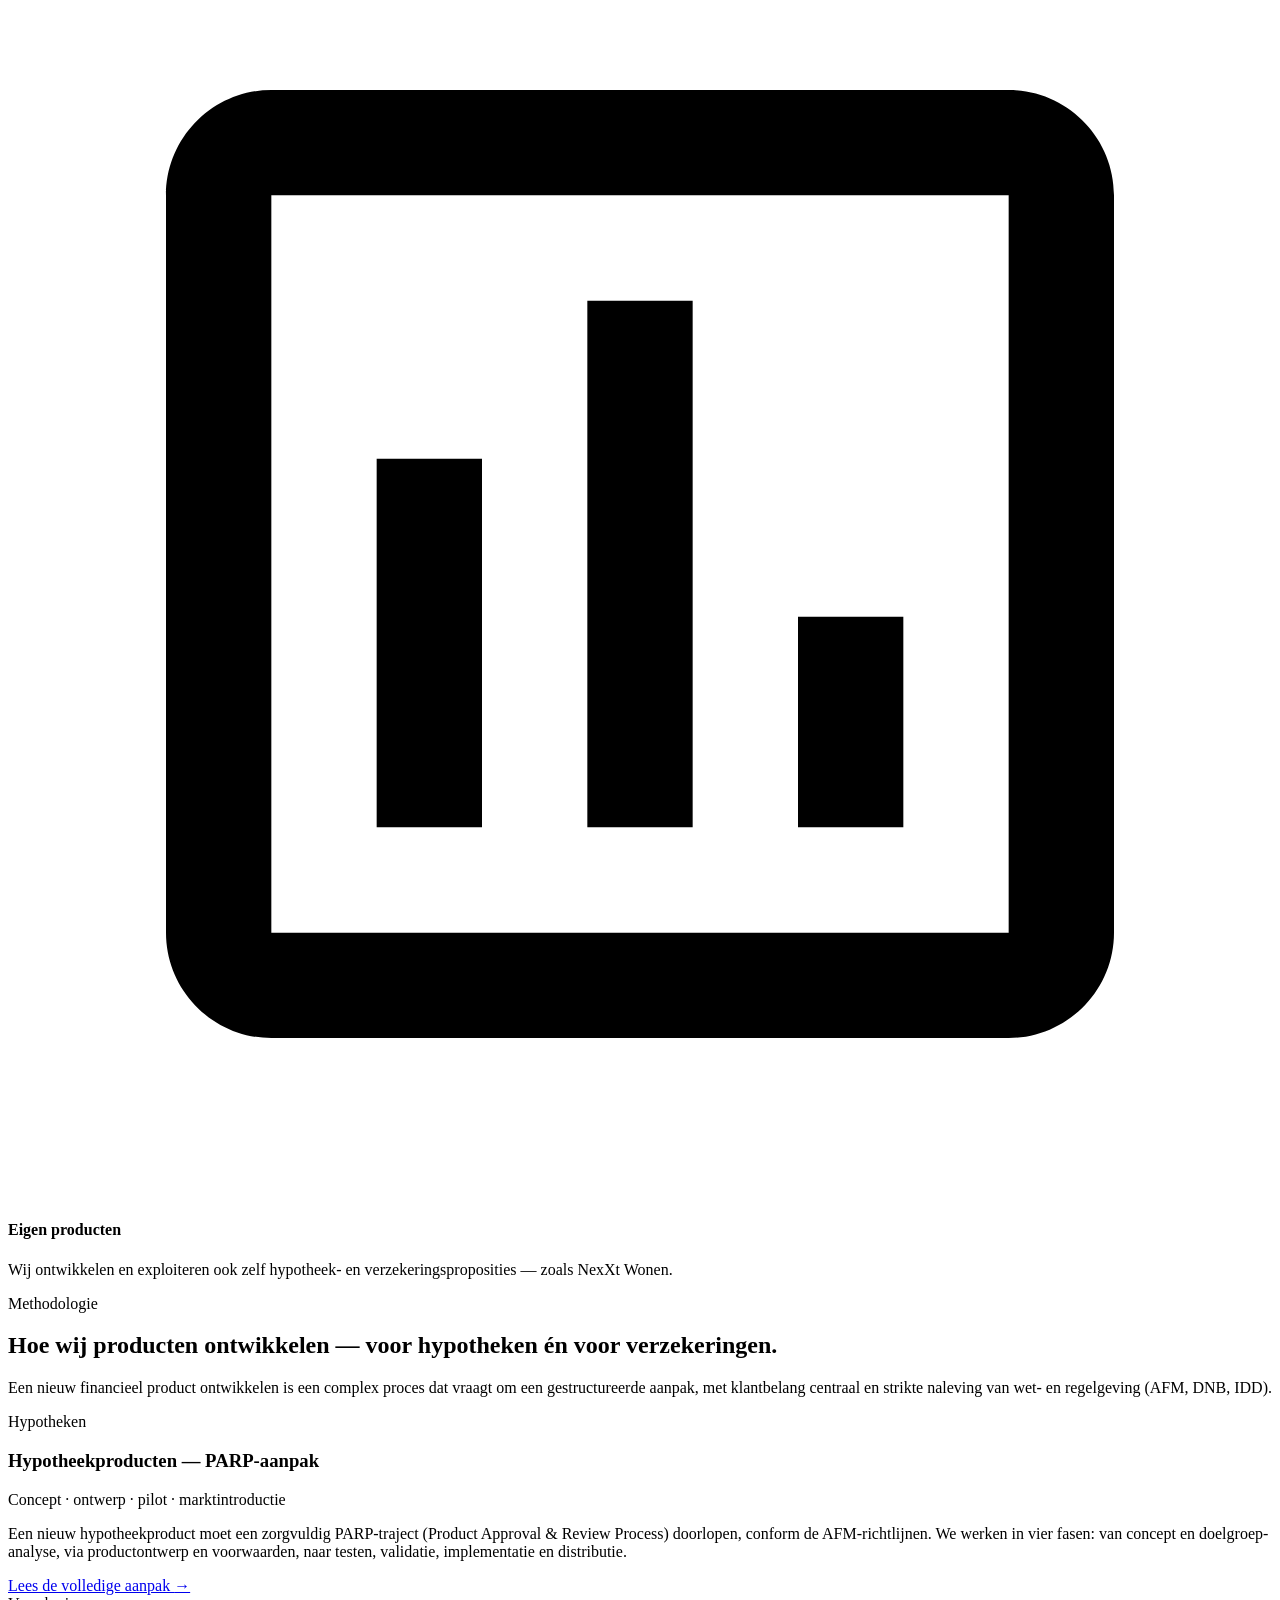
==== commit 88dad436: "Add files via upload" ====
--- a/index.html
+++ b/index.html
@@ -3,35 +3,57 @@
 <head>
   <meta charset="utf-8" />
   <meta name="viewport" content="width=device-width, initial-scale=1" />
-  <title>NexXt Level Hypotheken — Hypotheek- en verzekeringsadvies in Veenendaal</title>
-  <meta name="description" content="NexXt Level Hypotheken ontwikkelt hypotheek- en verzekeringsproducten en toepassingen voor relaties. Persoonlijk en onafhankelijk advies vanuit Veenendaal." />
-  <meta name="theme-color" content="#0a0a0a" />
+  <title>NexXt Level Hypotheken — Productontwikkeling &amp; consultancy voor financiële proposities</title>
+  <meta name="description" content="NexXt Level Hypotheken bedenkt voor eigen rekening en risico hypotheek- en verzekeringsproducten en voert consultancy­trajecten uit — van software-implementaties en mid- en backoffice-inrichting tot benchmarking, audits, onderzoek, klantpanels en strategische studies." />
+  <meta name="theme-color" content="#1e3a8a" />
   <link rel="icon" type="image/svg+xml" href="assets/logo.svg" />
   <link rel="preconnect" href="https://fonts.googleapis.com" />
   <link rel="preconnect" href="https://fonts.gstatic.com" crossorigin />
-  <link href="https://fonts.googleapis.com/css2?family=Fraunces:ital,opsz,wght,SOFT,WONK@0,9..144,300..700,0..100,0..1;1,9..144,300..700,0..100,0..1&family=Manrope:wght@300;400;500;600;700&family=JetBrains+Mono:wght@400;500&display=swap" rel="stylesheet" />
+  <link href="https://fonts.googleapis.com/css2?family=DM+Sans:opsz,wght@9..40,300;9..40,400;9..40,500;9..40,600;9..40,700;9..40,800&display=swap" rel="stylesheet" />
   <link rel="stylesheet" href="css/styles.css" />
 </head>
 <body>
 
-  <!-- ===== Navigation ===== -->
+  <!-- Slim topbar -->
+  <div class="topbar">
+    <div class="topbar-inner">
+      <div class="topbar-left">
+        <span class="topbar-item">
+          <svg viewBox="0 0 24 24" fill="currentColor"><path d="M20 4H4c-1.1 0-2 .9-2 2v12c0 1.1.9 2 2 2h16c1.1 0 2-.9 2-2V6c0-1.1-.9-2-2-2zm0 4l-8 5-8-5V6l8 5 8-5v2z"/></svg>
+          info@nexxtlevelhypotheken.nl
+        </span>
+        <span class="topbar-item">
+          <svg viewBox="0 0 24 24" fill="currentColor"><path d="M20.01 15.38c-1.23 0-2.42-.2-3.53-.56-.35-.12-.74-.03-1.01.24l-1.57 1.97c-2.83-1.35-5.48-3.9-6.89-6.83l1.95-1.66c.27-.28.35-.67.24-1.02-.37-1.11-.56-2.3-.56-3.53 0-.54-.45-.99-.99-.99H4.19C3.65 3 3 3.24 3 3.99 3 13.28 10.73 21 20.01 21c.71 0 .99-.63.99-1.18v-3.45c0-.54-.45-.99-.99-.99z"/></svg>
+          0318 — 240 327
+        </span>
+      </div>
+      <div class="topbar-right">
+        <a href="https://www.nexxtwonen.nl" target="_blank" rel="noopener">NexXt Wonen ↗</a>
+        <a href="contact.html">Contact</a>
+      </div>
+    </div>
+  </div>
+
+  <!-- Navigation -->
   <header class="nav">
     <div class="nav-inner">
       <a class="nav-logo" href="index.html" aria-label="NexXt Level Hypotheken">
-        <svg width="34" height="28" viewBox="0 0 60 50" aria-hidden="true">
-          <rect x="0"  y="34" width="12" height="14" rx="2" fill="#0a0a0a" opacity="0.45"/>
-          <rect x="16" y="24" width="12" height="24" rx="2" fill="#0a0a0a" opacity="0.7"/>
-          <rect x="32" y="14" width="12" height="34" rx="2" fill="#a3d92b"/>
-          <polygon points="30,14 38,2 46,14" fill="#a3d92b"/>
+        <svg width="36" height="30" viewBox="0 0 60 50" aria-hidden="true">
+          <rect x="0"  y="34" width="12" height="14" rx="2" fill="#1e3a8a" opacity="0.4"/>
+          <rect x="16" y="24" width="12" height="24" rx="2" fill="#1e3a8a" opacity="0.7"/>
+          <rect x="32" y="14" width="12" height="34" rx="2" fill="#d97706"/>
+          <polygon points="30,14 38,2 46,14" fill="#d97706"/>
         </svg>
-        Ne<span class="x-green">xX</span>t <span class="level">Level</span>
+        <span class="nav-logo-text">Ne<span class="x-orange">xX</span>t Level</span>
       </a>
       <nav class="nav-links" aria-label="Hoofdnavigatie">
         <a href="index.html">Home</a>
+        <a href="aanpak.html">Onze aanpak</a>
         <a href="diensten.html">Diensten</a>
+        <a href="initiatieven.html">Initiatieven</a>
         <a href="over-ons.html">Over ons</a>
         <a href="contact.html">Contact</a>
-        <a class="btn btn-dark" href="contact.html">Afspraak maken <span class="arrow">→</span></a>
+        <a class="btn btn-orange" href="contact.html">Plan een gesprek <span class="arrow">→</span></a>
       </nav>
       <button class="nav-toggle" aria-label="Menu openen">
         <span></span><span></span><span></span>
@@ -39,174 +61,314 @@
     </div>
   </header>
 
-  <!-- ===== Hero ===== -->
+  <!-- Hero -->
   <section class="hero">
     <div class="wrap">
-      <div class="hero-grid">
-        <span class="eyebrow">Hypotheek- &amp; verzekeringsadvies — sinds 2007</span>
-        <h1>
-          <span class="line">Wonen op</span>
-          <span class="line"><em class="italic accent">het volgende</em></span>
-          <span class="line">niveau.</span>
-        </h1>
-
-        <div class="hero-meta">
-          <p class="lead">
-            NexXt Level Hypotheken ontwikkelt hypotheek- en verzekerings­producten en
-            toepassingen voor relaties — onafhankelijk, persoonlijk en met oog voor de
-            lange termijn.
+      <div class="hero-inner">
+        <span class="eyebrow">Productontwikkeling &amp; consultancy</span>
+        <h1>Bouwen aan financiële proposities, <span class="accent">voor eigen rekening en risico</span>.</h1>
+        <p class="lead">
+          NexXt Level Hypotheken bedenkt en ontwikkelt hypotheek- en verzekerings­producten waarin
+          we zelf positie nemen — én ondersteunt andere bedrijven in hun productvraagstukken.
+          Van software-implementaties en mid- en backoffice-inrichting tot benchmarking,
+          audits, onderzoek, klantpanels en strategische studies.
+        </p>
+        <div class="hero-cta">
+          <a class="btn btn-orange" href="contact.html">Plan een gesprek <span class="arrow">→</span></a>
+          <a class="btn btn-ghost" href="aanpak.html">Onze aanpak</a>
+        </div>
+      </div>
+    </div>
+  </section>
+
+  <!-- Onze aanpak — three numbered cards -->
+  <section class="section">
+    <div class="wrap">
+      <div class="section-header reveal">
+        <span class="eyebrow">Onze aanpak</span>
+        <h2>Een gestructureerde route — van concept tot continue verbetering.</h2>
+        <p class="lead">Productontwikkeling in financiële dienstverlening vraagt om méér dan een goed idee. Het vraagt om een aanpak waarin klantbelang, regelgeving en uitvoerbaarheid hand in hand gaan. Wij werken volgens drie hoofdfasen.</p>
+      </div>
+
+      <div class="numbered-cards reveal">
+        <article class="num-card">
+          <span class="num">01</span>
+          <h3>Concept &amp; analyse</h3>
+          <p>Doelgroep, marktbehoefte en haalbaarheid. We toetsen het idee aan de Wft en aan de praktijk: wie heeft hier wat aan, en wat kost het om het écht te bouwen?</p>
+        </article>
+        <article class="num-card">
+          <span class="num">02</span>
+          <h3>Ontwerp &amp; validatie</h3>
+          <p>PARP voor hypotheken, POG voor verzekeringen — gedegen productgoedkeurings­processen, met klantbelang centraal. Daarna prototyping en pilots.</p>
+        </article>
+        <article class="num-card">
+          <span class="num">03</span>
+          <h3>Realisatie &amp; monitoring</h3>
+          <p>Implementatie, automatisering en distributie via de juiste kanalen — gevolgd door doorlopende monitoring en herijking. Een product is nooit "af".</p>
+        </article>
+      </div>
+    </div>
+  </section>
+
+  <!-- Projects variety -->
+  <section class="section tint">
+    <div class="wrap">
+      <div class="section-header reveal">
+        <span class="eyebrow">Onze projecten</span>
+        <h2>Een breed palet aan opdrachten — altijd vakinhoudelijk.</h2>
+        <p class="lead">Onze opdrachten variëren van software-implementaties en de inrichting van mid- en backoffices tot benchmarking, audits, onderzoek, klantpanels en strategische studies. Hieronder een greep uit het type werk dat wij voor opdrachtgevers doen.</p>
+      </div>
+
+      <div class="projects-grid reveal">
+        <article class="project-tile">
+          <span class="tile-icon"><svg viewBox="0 0 24 24" fill="currentColor"><path d="M20 4H4c-1.11 0-2 .89-2 2v12c0 1.1.89 2 2 2h16c1.1 0 1.99-.9 1.99-2L22 6c0-1.11-.9-2-2-2zm0 14H4v-7l6 4 6-4 4 2.67V18zm0-9.33L10 14 4 10V6l6 4 6-4 4 2.67v0z"/></svg></span>
+          <h4>Software-implementaties</h4>
+          <p>Selectie, inrichting en uitrol van mid- en backoffice-systemen voor financiële producten.</p>
+        </article>
+        <article class="project-tile">
+          <span class="tile-icon"><svg viewBox="0 0 24 24" fill="currentColor"><path d="M3 13h8V3H3v10zm0 8h8v-6H3v6zm10 0h8V11h-8v10zm0-18v6h8V3h-8z"/></svg></span>
+          <h4>Inrichting mid- en backoffice</h4>
+          <p>Procesontwerp, AO/IC, autorisaties en koppelingen — zodat de operatie aansluit op de propositie.</p>
+        </article>
+        <article class="project-tile">
+          <span class="tile-icon"><svg viewBox="0 0 24 24" fill="currentColor"><path d="M16 6l2.29 2.29-4.88 4.88-4-4L2 16.59 3.41 18l6-6 4 4 6.3-6.29L22 12V6z"/></svg></span>
+          <h4>Benchmarking</h4>
+          <p>Vergelijken van proposities, prijsstelling en proces­efficiëntie ten opzichte van de markt.</p>
+        </article>
+        <article class="project-tile">
+          <span class="tile-icon"><svg viewBox="0 0 24 24" fill="currentColor"><path d="M14 2H6c-1.1 0-1.99.9-1.99 2L4 20c0 1.1.89 2 1.99 2H18c1.1 0 2-.9 2-2V8l-6-6zm2 16H8v-2h8v2zm0-4H8v-2h8v2zm-3-5V3.5L18.5 9H13z"/></svg></span>
+          <h4>Audits &amp; reviews</h4>
+          <p>Onafhankelijke toets van producten, processen of besluiten — met heldere conclusie en advies.</p>
+        </article>
+        <article class="project-tile">
+          <span class="tile-icon"><svg viewBox="0 0 24 24" fill="currentColor"><path d="M15.5 14h-.79l-.28-.27C15.41 12.59 16 11.11 16 9.5 16 5.91 13.09 3 9.5 3S3 5.91 3 9.5 5.91 16 9.5 16c1.61 0 3.09-.59 4.23-1.57l.27.28v.79l5 4.99L20.49 19l-4.99-5zm-6 0C7.01 14 5 11.99 5 9.5S7.01 5 9.5 5 14 7.01 14 9.5 11.99 14 9.5 14z"/></svg></span>
+          <h4>Marktonderzoek</h4>
+          <p>Kwalitatief en kwantitatief onderzoek voor positionering, behoefte­analyse en doelgroep­validatie.</p>
+        </article>
+        <article class="project-tile">
+          <span class="tile-icon"><svg viewBox="0 0 24 24" fill="currentColor"><path d="M16 11c1.66 0 2.99-1.34 2.99-3S17.66 5 16 5c-1.66 0-3 1.34-3 3s1.34 3 3 3zm-8 0c1.66 0 2.99-1.34 2.99-3S9.66 5 8 5C6.34 5 5 6.34 5 8s1.34 3 3 3zm0 2c-2.33 0-7 1.17-7 3.5V19h14v-2.5c0-2.33-4.67-3.5-7-3.5zm8 0c-.29 0-.62.02-.97.05 1.16.84 1.97 1.97 1.97 3.45V19h6v-2.5c0-2.33-4.67-3.5-7-3.5z"/></svg></span>
+          <h4>Klantpanels</h4>
+          <p>Inzicht uit eindgebruikers — hoe ervaren klanten een propositie, en waar zit verbeterruimte?</p>
+        </article>
+        <article class="project-tile">
+          <span class="tile-icon"><svg viewBox="0 0 24 24" fill="currentColor"><path d="M12 2L4 5v6.09c0 5.05 3.41 9.76 8 10.91 4.59-1.15 8-5.86 8-10.91V5l-8-3zm-2 16l-4-4 1.41-1.41L10 15.17l6.59-6.59L18 10l-8 8z"/></svg></span>
+          <h4>Strategische studies</h4>
+          <p>Portfolio­vraagstukken, partner­modellen en lange-termijnkeuzes — onderbouwd en uitvoerbaar.</p>
+        </article>
+        <article class="project-tile">
+          <span class="tile-icon"><svg viewBox="0 0 24 24" fill="currentColor"><path d="M19 3H5c-1.11 0-2 .9-2 2v14c0 1.1.89 2 2 2h14c1.1 0 2-.9 2-2V5c0-1.1-.9-2-2-2zm-9 14l-5-5 1.41-1.41L10 14.17l7.59-7.59L19 8l-9 9z"/></svg></span>
+          <h4>PARP- &amp; POG-trajecten</h4>
+          <p>Begeleiding bij Product Approval &amp; Review Processen (hypotheken) en Product Oversight Governance (verzekeringen).</p>
+        </article>
+        <article class="project-tile">
+          <span class="tile-icon"><svg viewBox="0 0 24 24" fill="currentColor"><path d="M19 5v14H5V5h14m0-2H5c-1.1 0-2 .9-2 2v14c0 1.1.9 2 2 2h14c1.1 0 2-.9 2-2V5c0-1.1-.9-2-2-2zM7 10h2v7H7zm4-3h2v10h-2zm4 6h2v4h-2z"/></svg></span>
+          <h4>Eigen producten</h4>
+          <p>Wij ontwikkelen en exploiteren ook zelf hypotheek- en verzekerings­proposities — zoals NexXt Wonen.</p>
+        </article>
+      </div>
+    </div>
+  </section>
+
+  <!-- Methodology preview cards -->
+  <section class="section">
+    <div class="wrap">
+      <div class="section-header reveal">
+        <span class="eyebrow">Methodologie</span>
+        <h2>Hoe wij producten ontwikkelen — voor hypotheken én voor verzekeringen.</h2>
+        <p class="lead">Een nieuw financieel product ontwikkelen is een complex proces dat vraagt om een gestructureerde aanpak, met klantbelang centraal en strikte naleving van wet- en regelgeving (AFM, DNB, IDD).</p>
+      </div>
+
+      <div class="article-row reveal">
+        <article class="article-card">
+          <div class="top-band">
+            <span class="badge">Hypotheken</span>
+            <h3>Hypotheekproducten — PARP-aanpak</h3>
+            <span class="subtitle">Concept · ontwerp · pilot · marktintroductie</span>
+          </div>
+          <div class="body">
+            <p>Een nieuw hypotheek­product moet een zorgvuldig PARP-traject (Product Approval &amp; Review Process) doorlopen, conform de AFM-richtlijnen. We werken in vier fasen: van concept en doelgroep­analyse, via productontwerp en voorwaarden, naar testen, validatie, implementatie en distributie.</p>
+            <a class="read-link" href="aanpak.html#hypotheken">Lees de volledige aanpak <span>→</span></a>
+          </div>
+        </article>
+
+        <article class="article-card">
+          <div class="top-band">
+            <span class="badge">Verzekeringen</span>
+            <h3>Verzekeringsproducten — POG-aanpak</h3>
+            <span class="subtitle">Conceptie · governance · lancering · monitoring</span>
+          </div>
+          <div class="body">
+            <p>Voor verzekerings­proposities geldt het Product Oversight Governance-proces, voortvloeiend uit de Europese IDD. Het proces bestaat uit conceptie, ontwikkeling, testen, lancering en doorlopende evaluatie — met de doelgroep­behoeften als leidraad.</p>
+            <a class="read-link" href="aanpak.html#verzekeringen">Lees de volledige aanpak <span>→</span></a>
+          </div>
+        </article>
+      </div>
+    </div>
+  </section>
+
+  <!-- AFM info card -->
+  <section class="section tint">
+    <div class="wrap">
+      <div class="info-card reveal">
+        <div class="info-card-visual">
+          <span class="icon-wrap">
+            <svg viewBox="0 0 24 24" fill="currentColor"><path d="M12 1L3 5v6c0 5.55 3.84 10.74 9 12 5.16-1.26 9-6.45 9-12V5l-9-4zm-2 16l-4-4 1.41-1.41L10 14.17l6.59-6.59L18 9l-8 8z"/></svg>
+          </span>
+          <span class="label">AFM &amp; DNB compliant</span>
+        </div>
+        <div class="info-card-content">
+          <span class="eyebrow">Toezicht &amp; regelgeving</span>
+          <h3>Productontwikkeling onder AFM- en DNB-toezicht</h3>
+          <p>Het ontwikkelen van financiële producten is in Nederland strikt gereguleerd. De AFM ziet toe op productontwikkeling en -distributie, met richtlijnen rond doelgroep­analyse, PARP en POG. De DNB houdt toezicht op de prudentiële kant.</p>
+          <p>Wij werken vanuit een diepgaand begrip van deze kaders — niet als afvinklijst, maar als ontwerpprincipe. Klantbelang, transparantie en uitvoerbaarheid zijn voor ons leidraden, geen formaliteiten.</p>
+          <a class="btn btn-ghost-dark" href="https://www.afm.nl/nl-nl/sector/themas/dienstverlening-aan-consumenten/financiele-producten/productontwikkeling--en-distributie" target="_blank" rel="noopener">Meer informatie op AFM.nl <span class="arrow">↗</span></a>
+        </div>
+      </div>
+    </div>
+  </section>
+
+  <!-- Initiative spotlight: NexXt Wonen -->
+  <section class="section">
+    <div class="wrap">
+      <div class="section-header reveal">
+        <span class="eyebrow">Een eigen initiatief</span>
+        <h2>NexXt Wonen — productontwikkeling in de praktijk.</h2>
+        <p class="lead">Onze eigen producten zijn niet conceptueel maar levend in de markt. NexXt Wonen is een sprekend voorbeeld: licentiehouder van Koopgarant, met particulieren én zakelijke partijen als doelgroep.</p>
+      </div>
+
+      <div class="spotlight reveal">
+        <div class="spotlight-content">
+          <span class="badge">Initiatief — Actief</span>
+          <h2>Koopgarant voor de praktijk.</h2>
+          <p>NexXt Wonen biedt particulieren toegang tot een lagere koopprijs met de zekerheid van terugkoop. Aan de zakelijke kant nemen wij de terugkoop­verplichting over, versnellen we doorstroming en behouden we betaalbaarheid in de woningvoorraad.</p>
+
+          <div class="spotlight-targets">
+            <div class="spotlight-target">
+              <strong>Voor particulieren</strong>
+              <span>Lagere koopprijs, terugkoopzekerheid</span>
+            </div>
+            <div class="spotlight-target">
+              <strong>Voor corporaties</strong>
+              <span>Ontzorging bij terugkoopverplichting</span>
+            </div>
+            <div class="spotlight-target">
+              <strong>Voor gemeenten</strong>
+              <span>Doorstroming &amp; betaalbaarheid</span>
+            </div>
+            <div class="spotlight-target">
+              <strong>Voor ontwikkelaars</strong>
+              <span>Afzetpropositie voor projecten</span>
+            </div>
+          </div>
+
+          <div class="spotlight-cta">
+            <a class="btn btn-orange" href="https://www.nexxtwonen.nl" target="_blank" rel="noopener">Bezoek nexxtwonen.nl <span class="arrow">↗</span></a>
+            <a class="btn btn-ghost-dark" href="initiatieven.html">Alle initiatieven</a>
+          </div>
+        </div>
+
+        <div class="spotlight-visual" aria-hidden="true">
+          <svg viewBox="0 0 320 320" width="100%" height="100%">
+            <defs>
+              <linearGradient id="splOrange" x1="0" y1="0" x2="1" y2="1">
+                <stop offset="0%" stop-color="#fbbf24"/>
+                <stop offset="100%" stop-color="#d97706"/>
+              </linearGradient>
+            </defs>
+            <g stroke="rgba(255,255,255,0.06)" stroke-width="1">
+              <line x1="0" y1="80"  x2="320" y2="80"/>
+              <line x1="0" y1="160" x2="320" y2="160"/>
+              <line x1="0" y1="240" x2="320" y2="240"/>
+              <line x1="80"  y1="0" x2="80"  y2="320"/>
+              <line x1="160" y1="0" x2="160" y2="320"/>
+              <line x1="240" y1="0" x2="240" y2="320"/>
+            </g>
+            <g transform="translate(40,180)">
+              <polygon points="0,40 30,10 60,40" fill="rgba(255,255,255,0.45)"/>
+              <rect x="0" y="40" width="60" height="60" fill="rgba(255,255,255,0.45)"/>
+              <rect x="22" y="60" width="16" height="40" fill="#1e3160"/>
+            </g>
+            <g transform="translate(125,140)">
+              <polygon points="0,50 35,10 70,50" fill="rgba(255,255,255,0.7)"/>
+              <rect x="0" y="50" width="70" height="80" fill="rgba(255,255,255,0.7)"/>
+              <rect x="27" y="74" width="16" height="56" fill="#1e3160"/>
+            </g>
+            <g transform="translate(220,90)">
+              <polygon points="0,60 40,10 80,60" fill="url(#splOrange)"/>
+              <rect x="0" y="60" width="80" height="120" fill="url(#splOrange)"/>
+              <rect x="32" y="90" width="16" height="90" fill="#1e3160"/>
+              <rect x="12" y="76" width="14" height="14" fill="#1e3160"/>
+              <rect x="56" y="76" width="14" height="14" fill="#1e3160"/>
+              <rect x="12" y="118" width="14" height="14" fill="#1e3160"/>
+              <rect x="56" y="118" width="14" height="14" fill="#1e3160"/>
+            </g>
+            <g stroke="url(#splOrange)" stroke-width="2.5" fill="none" stroke-linecap="round" stroke-linejoin="round">
+              <line x1="60" y1="220" x2="280" y2="80"/>
+              <polyline points="260,80 280,80 280,100"/>
+            </g>
+          </svg>
+        </div>
+      </div>
+    </div>
+  </section>
+
+  <!-- Founder quote + stats -->
+  <section class="section dark">
+    <div class="wrap">
+      <div class="section-header reveal" style="max-width: 800px;">
+        <span class="eyebrow light">De aanpak</span>
+        <h2 style="color: var(--paper);">Bouwer én adviseur — daarin zit onze waarde.</h2>
+      </div>
+
+      <div class="reveal" style="display: grid; grid-template-columns: 1.2fr 1fr; gap: 50px; align-items: start;">
+        <div>
+          <div class="quote-block">
+            <p class="quote-text">Wat we adviseren, hebben we ergens al eens zelf moeten beslissen. Dat is geen marketingzin — dat is hoe het bedrijf werkt. Productontwikkeling en consultancy versterken elkaar wanneer ze bij dezelfde tafel beginnen.</p>
+            <div class="quote-author">Jan Boers</div>
+            <div class="quote-role">Directeur — NexXt Level Hypotheken</div>
+          </div>
+        </div>
+        <div>
+          <p class="lead" style="color: rgba(255,255,255,0.85);">
+            NexXt Level Hypotheken combineert eigen productontwikkeling met consultancy. Die dubbele
+            rol scherpt allebei: het bouwen brengt scherpte in het adviseren, en het adviseren brengt
+            nieuwe vraagstukken in onze eigen ontwikkeling.
           </p>
-          <div class="hero-cta">
-            <a class="btn btn-dark" href="contact.html">Plan een gesprek <span class="arrow">→</span></a>
-            <a class="btn btn-ghost" href="diensten.html">Onze diensten</a>
-          </div>
-        </div>
-      </div>
-
-      <!-- Spinning brand badge -->
-      <svg class="hero-badge" viewBox="0 0 200 200" aria-hidden="true">
-        <defs>
-          <path id="circle-text" d="M 100,100 m -78,0 a 78,78 0 1,1 156,0 a 78,78 0 1,1 -156,0" />
-        </defs>
-        <text font-family="JetBrains Mono, monospace" font-size="11.5" letter-spacing="3" fill="#0a0a0a">
-          <textPath xlink:href="#circle-text">NexXt Level · Hypotheken · Veenendaal · Sinds 2007 · </textPath>
-        </text>
-        <circle cx="100" cy="100" r="6" fill="#a3d92b" />
-      </svg>
-    </div>
-
-    <!-- Marquee -->
-    <div class="hero-marquee" aria-hidden="true">
-      <div class="marquee-track">
-        <span>Eerste woning <span class="dot"></span> Doorstromen <span class="dot"></span> Oversluiten <span class="dot"></span> Verbouwen <span class="dot"></span> Tweede woning <span class="dot"></span> Ondernemers <span class="dot"></span> Pensioen &amp; Wonen <span class="dot"></span></span>
-        <span>Eerste woning <span class="dot"></span> Doorstromen <span class="dot"></span> Oversluiten <span class="dot"></span> Verbouwen <span class="dot"></span> Tweede woning <span class="dot"></span> Ondernemers <span class="dot"></span> Pensioen &amp; Wonen <span class="dot"></span></span>
-      </div>
-    </div>
-  </section>
-
-  <!-- ===== Pillars / Services preview ===== -->
-  <section class="section">
-    <div class="wrap">
-      <div class="section-header reveal">
-        <span class="eyebrow">Wat we doen</span>
-        <h2>Drie pijlers, één <em class="italic accent">helder</em> doel: rust om uw woon­situatie.</h2>
-      </div>
-
-      <div class="pillars reveal">
-        <article class="pillar">
-          <div class="pillar-num"><span>01 — Hypotheken</span><span class="dot"></span></div>
-          <h3>Een hypotheek die met u meegroeit.</h3>
-          <p>Of u nu uw eerste huis koopt, doorstroomt of oversluit — wij rekenen alle scenario's voor u door en kiezen samen de constructie die past bij uw leven, niet bij een productflyer.</p>
-          <a class="pillar-link" href="diensten.html#hypotheken">Lees verder <span>→</span></a>
-        </article>
-
-        <article class="pillar">
-          <div class="pillar-num"><span>02 — Verzekeringen</span><span class="dot"></span></div>
-          <h3>Bescherming zonder ballast.</h3>
-          <p>Overlijdens­risico, arbeids­ongeschiktheid, woonlasten, opstal en inboedel: we stellen alleen voor wat u écht nodig heeft. Eerlijk, transparant en periodiek herijkt.</p>
-          <a class="pillar-link" href="diensten.html#verzekeringen">Lees verder <span>→</span></a>
-        </article>
-
-        <article class="pillar">
-          <div class="pillar-num"><span>03 — Advies &amp; toepassingen</span><span class="dot"></span></div>
-          <h3>Producten ontwikkeld voor u.</h3>
-          <p>Wij ontwikkelen hypotheek- en verzekerings­toepassingen voor relaties: van financiële planning tot ondernemers­oplossingen. Persoonlijk maatwerk, geen kant-en-klare pakketten.</p>
-          <a class="pillar-link" href="diensten.html#advies">Lees verder <span>→</span></a>
-        </article>
-      </div>
-    </div>
-  </section>
-
-  <!-- ===== Dark stats / approach ===== -->
-  <section class="section dark">
-    <div class="wrap">
-      <div class="section-header reveal">
-        <span class="eyebrow light">De aanpak</span>
-        <h2>Onafhankelijk advies. <em class="italic accent">Geen verkoop­praatje.</em></h2>
-        <p class="lead" style="color: rgba(245,242,234,0.78); margin-top: 14px;">
-          Wij werken niet voor een bank of verzekeraar. Wij werken voor u. Dat betekent toegang tot
-          het hele Nederlandse aanbod, vergelijken zónder voorkeur, en advies dat we onderbouwen in
-          gewone taal — niet in voorwaarden­blokken.
-        </p>
-      </div>
-
-      <div class="process-list reveal">
-        <div class="process-item">
-          <span class="process-num">01</span>
-          <h3>Kennis­making</h3>
-          <p>Een vrijblijvend gesprek. We luisteren naar uw plannen, leefsituatie en wat u financieel wilt bereiken — vóórdat er ook maar één getal op tafel komt.</p>
-        </div>
-        <div class="process-item">
-          <span class="process-num">02</span>
-          <h3>Analyse</h3>
-          <p>We brengen inkomsten, lasten, doelen en risico's in kaart. Daaruit volgt een advies­rapport dat ook ná het gesprek begrijpelijk blijft.</p>
-        </div>
-        <div class="process-item">
-          <span class="process-num">03</span>
-          <h3>Advies &amp; vergelijking</h3>
-          <p>Onafhankelijk vergelijken uit een breed pallet aan geld­verstrekkers en verzekeraars. We tonen waarom een keuze past — en waarom alternatieven niet.</p>
-        </div>
-        <div class="process-item">
-          <span class="process-num">04</span>
-          <h3>Bemiddeling &amp; nazorg</h3>
-          <p>Wij regelen de aanvraag van A tot Z en blijven beschikbaar. Levens­fase­wijzigingen? Renteherziening? Eén bericht en we kijken weer mee.</p>
-        </div>
-      </div>
-
-      <div class="stats reveal">
-        <div class="stat"><div class="stat-num">17+</div><div class="stat-label">Jaar ervaring</div></div>
-        <div class="stat"><div class="stat-num">100%</div><div class="stat-label">Onafhankelijk</div></div>
-        <div class="stat"><div class="stat-num">30+</div><div class="stat-label">Geld­verstrekkers</div></div>
-        <div class="stat"><div class="stat-num">1-op-1</div><div class="stat-label">Persoonlijk contact</div></div>
-      </div>
-    </div>
-  </section>
-
-  <!-- ===== Founder ===== -->
-  <section class="section">
-    <div class="wrap">
-      <div class="founder reveal">
-        <div class="founder-info">
-          <span class="eyebrow">De oprichter</span>
-          <h2 style="margin-top:14px;">Persoonlijk advies, gedragen door <em class="italic accent">vakmanschap</em>.</h2>
-          <p>NexXt Level Hypotheken is opgericht door Jan Boers en gevestigd in Veenendaal. Met een achtergrond in ontwikkeling van hypotheek- en verzekerings­producten kijkt Jan naar uw situatie zoals een goede architect naar een woning kijkt: eerst de fundering, dan de constructie, dan het comfort.</p>
-          <p>Wij geloven dat een hypotheek meer is dan een rentepercentage — het is het kader waarin u woont, werkt en plant. Daarom nemen we de tijd.</p>
-          <a class="btn btn-dark" style="margin-top: 18px;" href="over-ons.html">Meer over ons <span class="arrow">→</span></a>
-        </div>
-
-        <aside class="founder-card">
-          <p class="quote">Een goede hypotheek voelt onzichtbaar. Hij doet zijn werk, zonder dat u er maandelijks van wakker hoeft te liggen.</p>
-          <div class="founder-name">Jan Boers</div>
-          <div class="founder-role">Directeur — NexXt Level Hypotheken</div>
-        </aside>
-      </div>
-    </div>
-  </section>
-
-  <!-- ===== CTA / Contact ===== -->
+          <a class="btn btn-orange" style="margin-top: 18px;" href="over-ons.html">Meer over ons <span class="arrow">→</span></a>
+        </div>
+      </div>
+
+      <div class="stats-strip reveal">
+        <div class="stat-item"><div class="stat-num">100%</div><div class="stat-label">Eigen rekening en risico</div></div>
+        <div class="stat-item"><div class="stat-num">2</div><div class="stat-label">Kernactiviteiten</div></div>
+        <div class="stat-item"><div class="stat-num">9+</div><div class="stat-label">Project­categorieën</div></div>
+        <div class="stat-item"><div class="stat-num">1</div><div class="stat-label">Aanspreekpunt</div></div>
+      </div>
+    </div>
+  </section>
+
+  <!-- CTA -->
   <section class="cta">
     <div class="wrap">
       <div class="cta-grid reveal">
         <div>
-          <span class="eyebrow light">Klaar voor het volgende niveau?</span>
-          <h2 style="margin-top: 16px;">Het eerste gesprek is <em class="italic accent">vrijblijvend</em> — bel, mail of plan direct in.</h2>
-          <div style="display:flex; gap:14px; flex-wrap:wrap; margin-top: 32px;">
-            <a class="btn btn-green" href="contact.html">Maak een afspraak <span class="arrow">→</span></a>
-            <a class="btn btn-ghost" style="border-color: rgba(255,255,255,0.5); color: #fff;" href="tel:+31318240327">0318 — 240 327</a>
-          </div>
-        </div>
-
+          <span class="eyebrow light">Samenwerken?</span>
+          <h2 style="margin-top: 8px;">Een propositievraag, een PARP/POG-traject, of een breed strategisch onderzoek? <span class="accent">Bel of mail.</span></h2>
+          <div style="display:flex; gap:12px; flex-wrap:wrap; margin-top: 28px;">
+            <a class="btn btn-orange" href="contact.html">Plan een gesprek <span class="arrow">→</span></a>
+            <a class="btn btn-ghost" href="tel:+31318240327">0318 — 240 327</a>
+          </div>
+        </div>
         <div class="cta-info">
-          <div class="cta-row">
+          <div class="row">
             <span class="label">Bezoekadres</span>
-            <span class="value">Schubertweg 32<br/>3906 BE Veenendaal</span>
-          </div>
-          <div class="cta-row">
-            <span class="label">Telefonisch</span>
-            <a class="value" href="tel:+31318240327">0318 — 240 327</a><br/>
-            <a class="value" href="tel:+31630396127" style="font-size:15px; color: rgba(255,255,255,0.7);">Mobiel — 06 30 39 61 27</a>
-          </div>
-          <div class="cta-row">
+            <span class="value">Schubertweg 32, 3906 BE Veenendaal</span>
+          </div>
+          <div class="row">
+            <span class="label">Telefoon</span>
+            <a class="value" href="tel:+31318240327">0318 — 240 327</a>
+          </div>
+          <div class="row">
             <span class="label">E-mail</span>
             <a class="value" href="mailto:info@nexxtlevelhypotheken.nl">info@nexxtlevelhypotheken.nl</a>
           </div>
@@ -215,24 +377,20 @@
     </div>
   </section>
 
-  <!-- ===== Footer ===== -->
+  <!-- Footer -->
   <footer class="foot">
     <div class="wrap">
       <div class="foot-grid">
+        <div class="foot-col foot-brand-block">
+          <span class="foot-logo">Ne<span class="x-orange">xX</span>t Level <span class="x-orange">Hypotheken</span></span>
+          <p>Productontwikkeling en consultancy voor financiële proposities — voor eigen rekening en risico, en voor opdrachtgevers in de financiële, woon- en publieke sector.</p>
+        </div>
         <div class="foot-col">
-          <div class="foot-brand">Ne<span class="accent">xX</span>t Level <span class="accent">Hypotheken</span></div>
-          <p style="color: rgba(255,255,255,0.7); font-size: 14px; max-width: 32ch;">
-            Ontwikkelt hypotheek- en verzekerings­producten en toepassingen voor relaties.
-            Onafhankelijk gevestigd in Veenendaal.
-          </p>
-        </div>
-        <div class="foot-col">
-          <h4>Diensten</h4>
+          <h4>Wat we doen</h4>
           <ul>
-            <li><a href="diensten.html#hypotheken">Hypotheken</a></li>
-            <li><a href="diensten.html#verzekeringen">Verzekeringen</a></li>
-            <li><a href="diensten.html#advies">Advies &amp; toepassingen</a></li>
-            <li><a href="diensten.html#oversluiten">Oversluiten</a></li>
+            <li><a href="aanpak.html">Onze aanpak</a></li>
+            <li><a href="diensten.html">Diensten</a></li>
+            <li><a href="initiatieven.html">Initiatieven</a></li>
           </ul>
         </div>
         <div class="foot-col">
@@ -240,22 +398,21 @@
           <ul>
             <li><a href="over-ons.html">Over ons</a></li>
             <li><a href="contact.html">Contact</a></li>
-            <li><a href="contact.html#afspraak">Afspraak maken</a></li>
+            <li><a href="https://www.nexxtwonen.nl" target="_blank" rel="noopener">NexXt Wonen ↗</a></li>
           </ul>
         </div>
         <div class="foot-col">
           <h4>Contact</h4>
           <ul>
             <li><a href="tel:+31318240327">0318 — 240 327</a></li>
-            <li><a href="tel:+31630396127">06 — 30 39 61 27</a></li>
-            <li><a href="mailto:info@nexxtlevelhypotheken.nl">info@nexxtlevel­hypotheken.nl</a></li>
+            <li><a href="mailto:info@nexxtlevelhypotheken.nl">info@nexxtlevelhypotheken.nl</a></li>
             <li style="color: rgba(255,255,255,0.7); margin-top: 10px;">Schubertweg 32<br/>3906 BE Veenendaal</li>
           </ul>
         </div>
       </div>
       <div class="foot-bottom">
         <span>© <span id="year">2026</span> NexXt Level Hypotheken — KvK 09190751</span>
-        <span>Onafhankelijk hypotheek­advies · Veenendaal</span>
+        <span>Productontwikkeling &amp; consultancy</span>
       </div>
     </div>
   </footer>
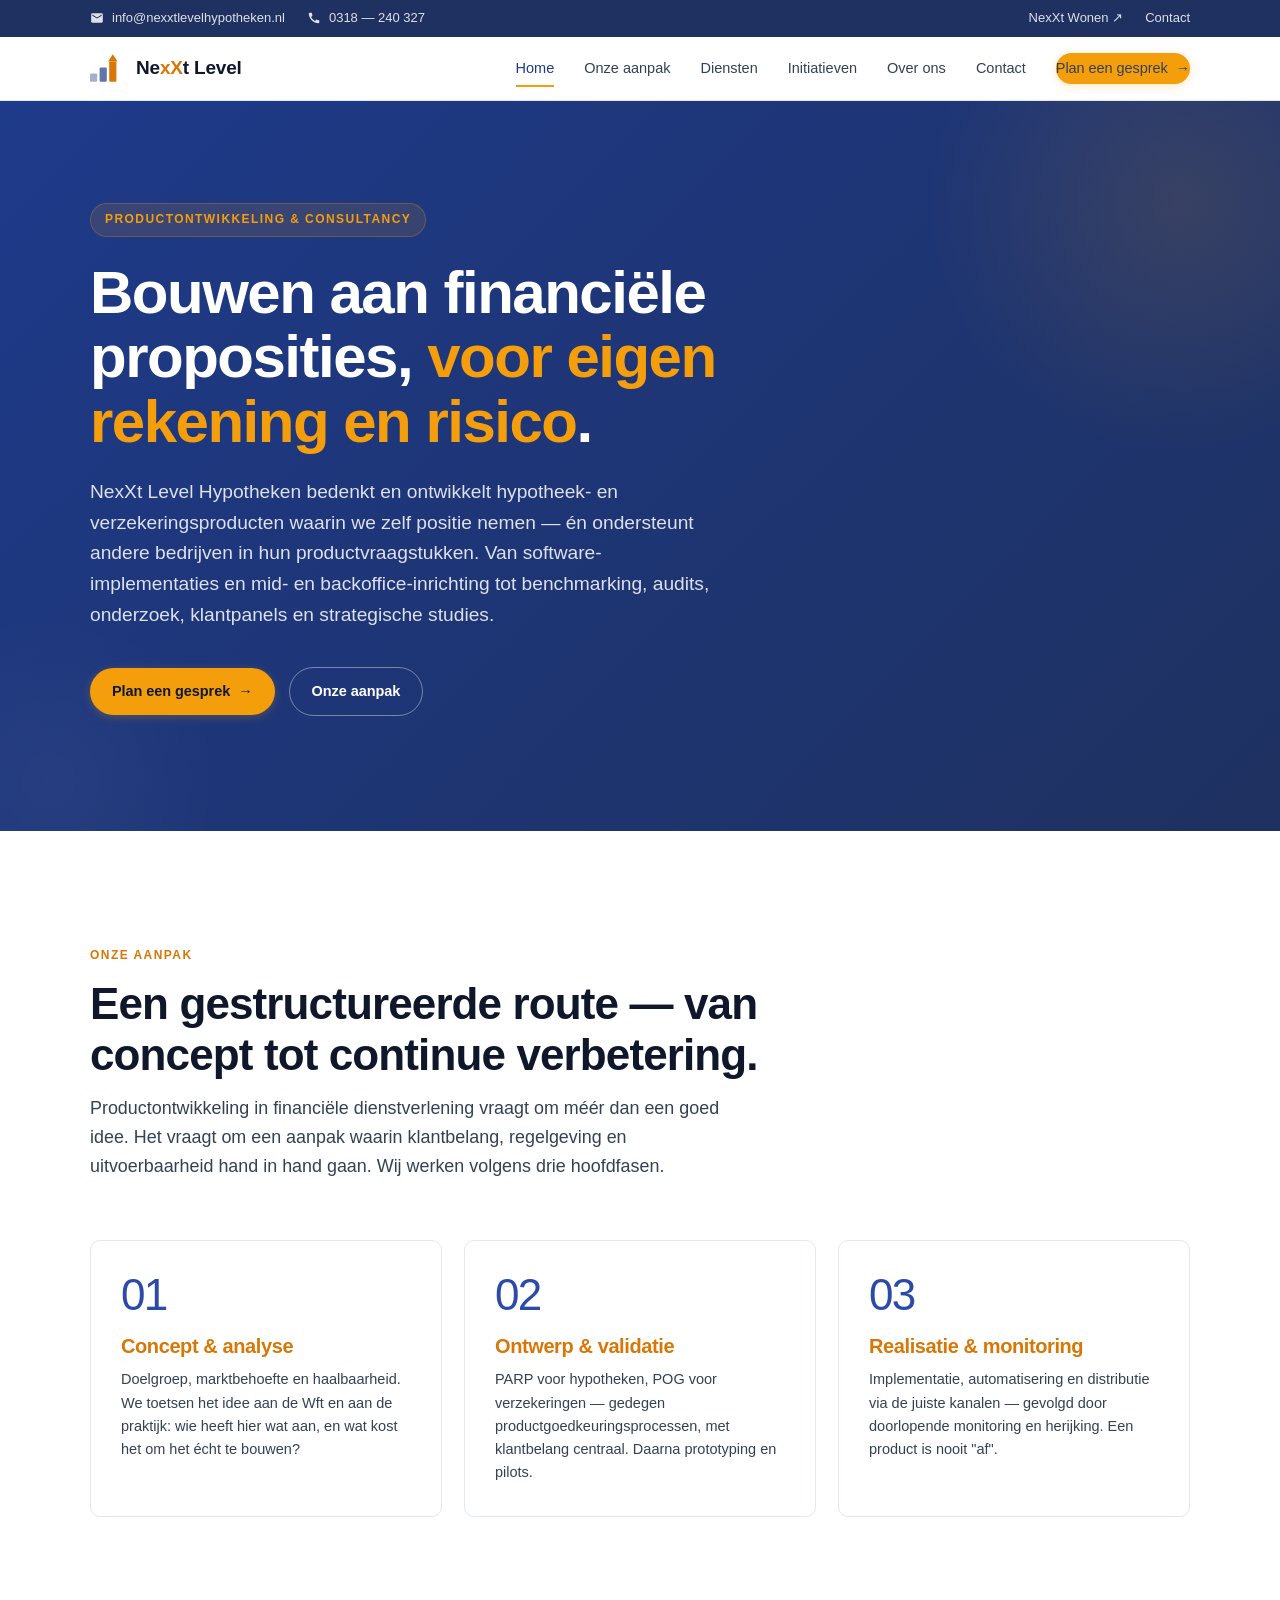
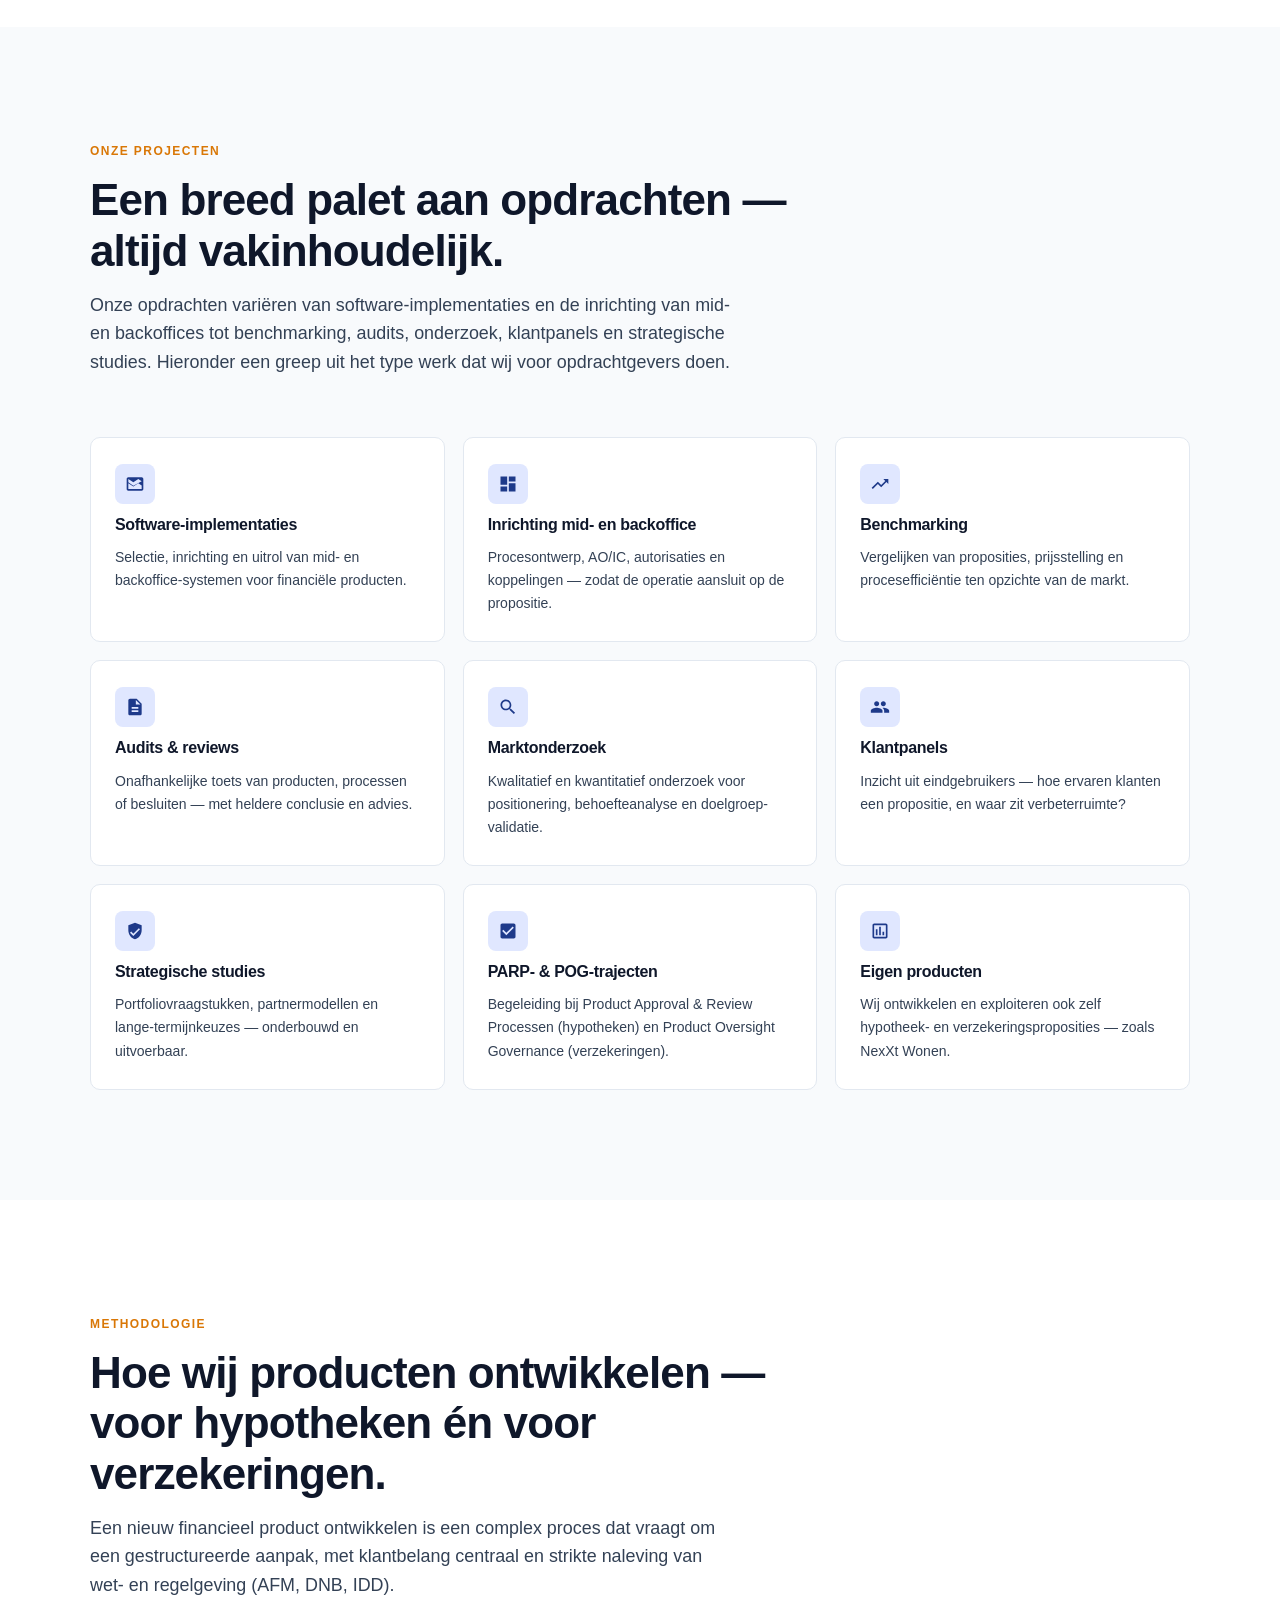
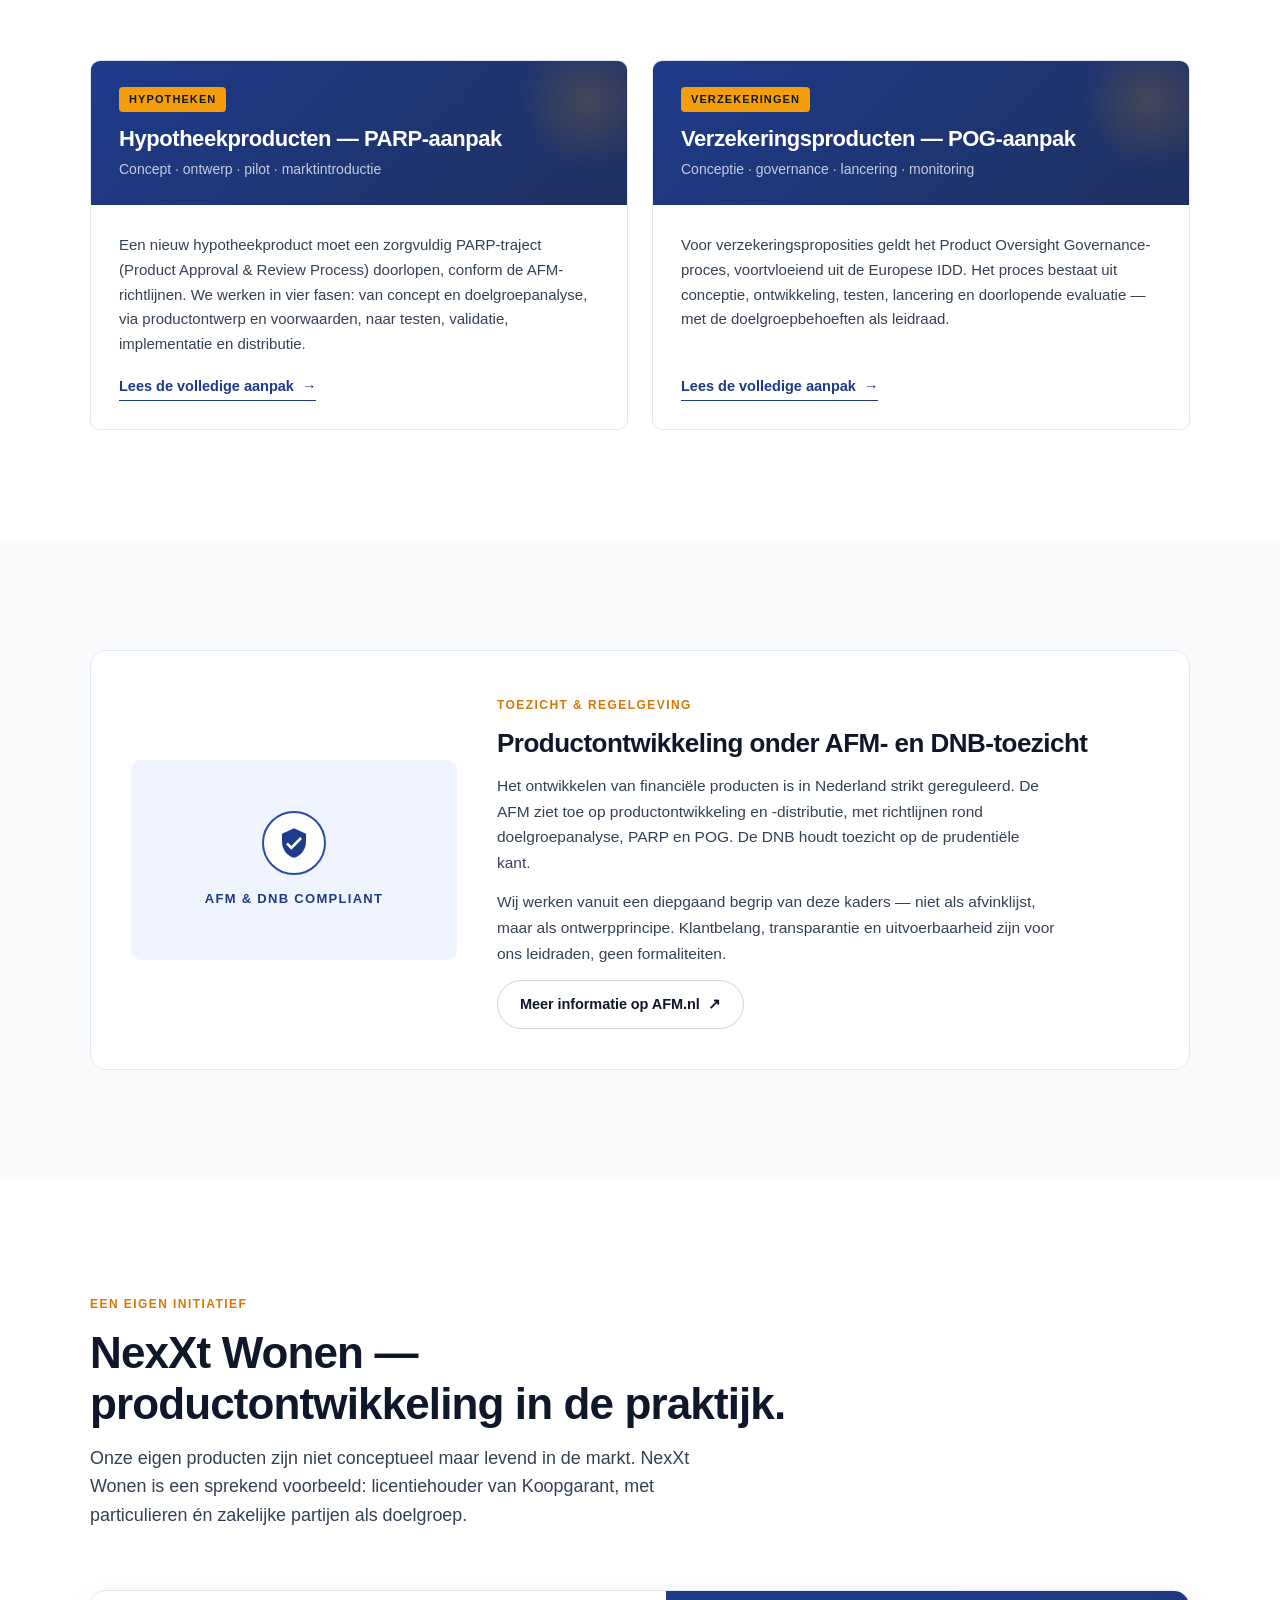
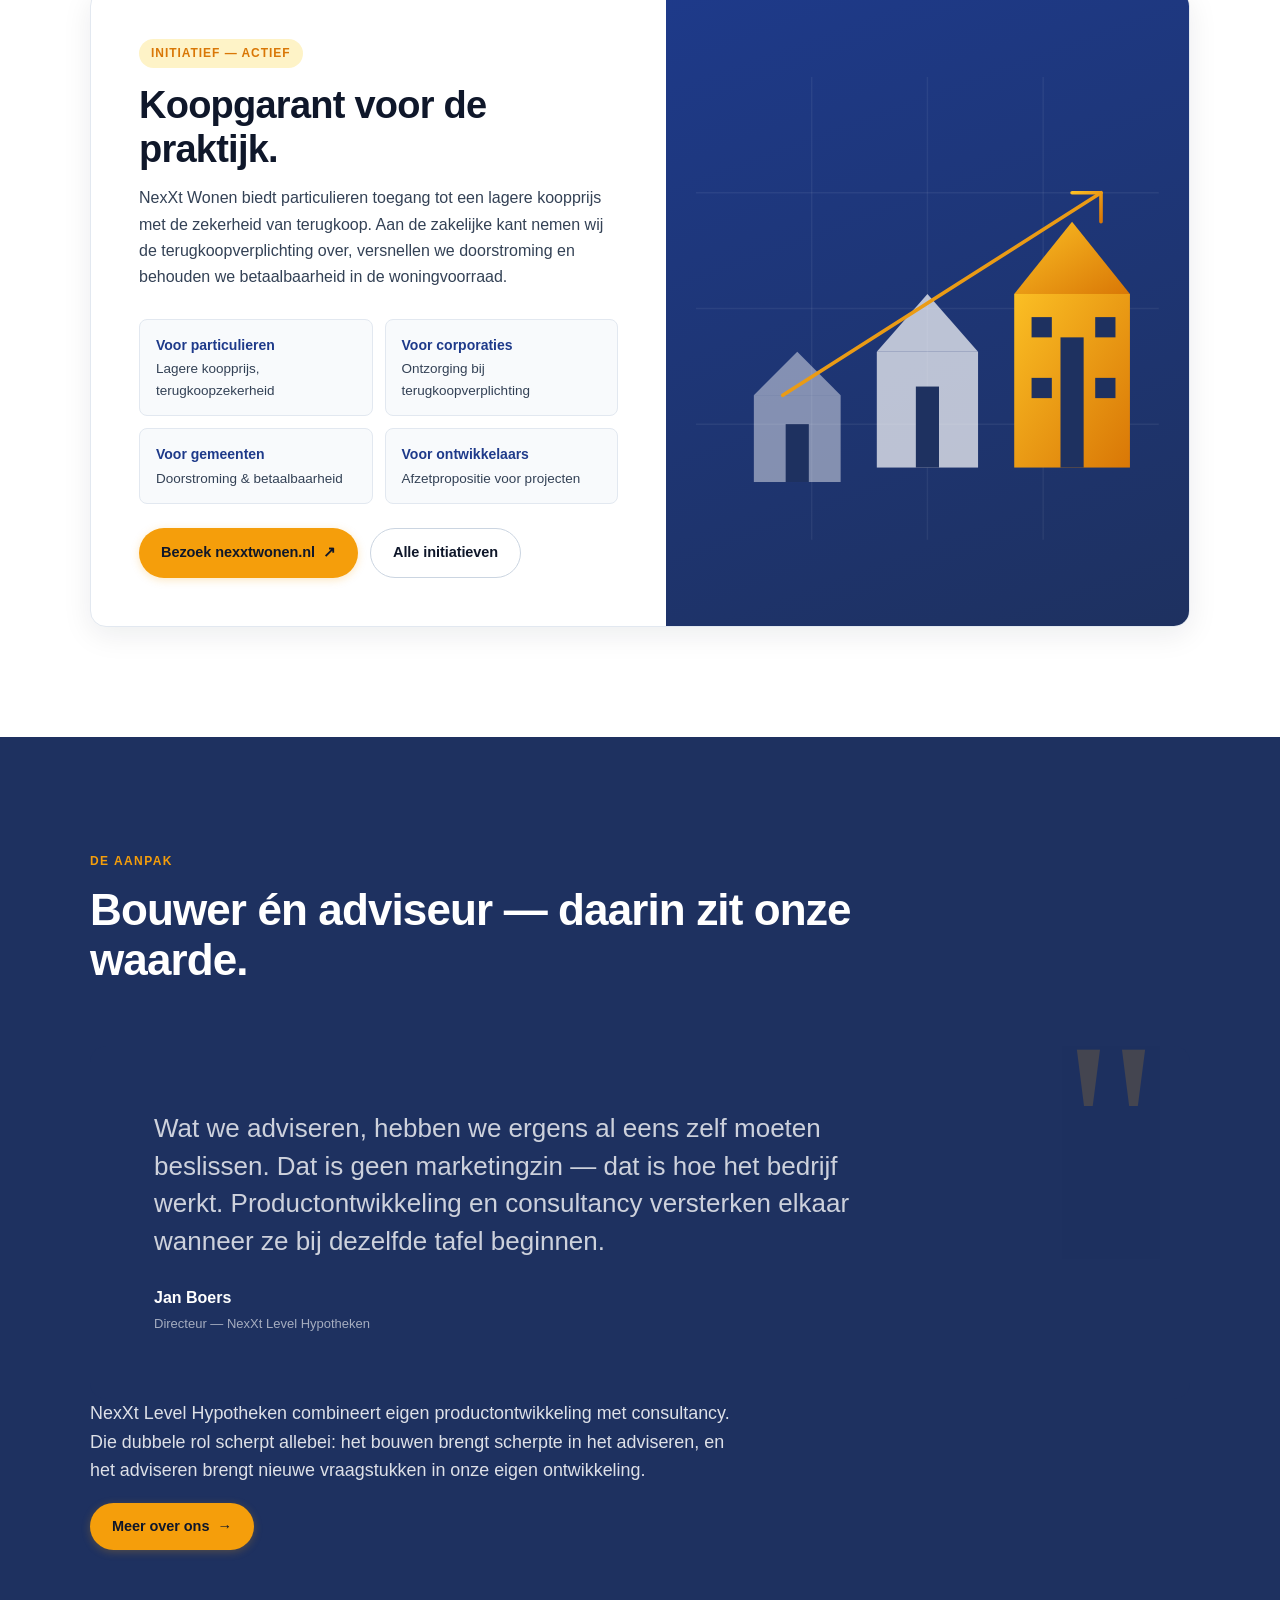
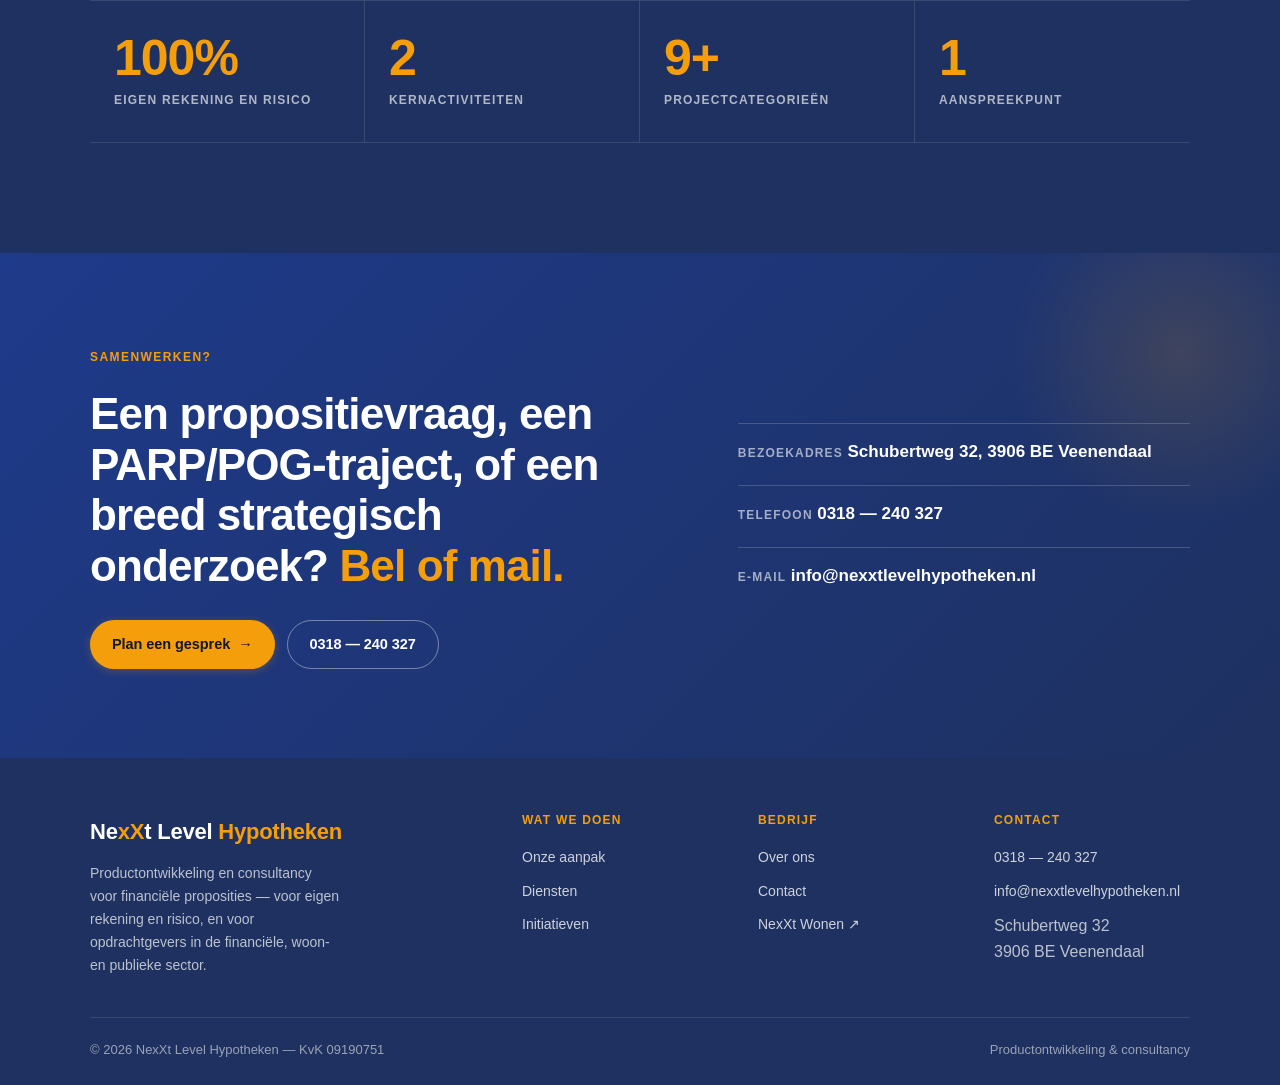
==== commit 24ff88f9: "Add files via upload" ====
--- a/index.html
+++ b/index.html
@@ -320,7 +320,7 @@
         <h2 style="color: var(--paper);">Bouwer én adviseur — daarin zit onze waarde.</h2>
       </div>
 
-      <div class="reveal" style="display: grid; grid-template-columns: 1.2fr 1fr; gap: 50px; align-items: start;">
+      <div class="founder-split reveal">
         <div>
           <div class="quote-block">
             <p class="quote-text">Wat we adviseren, hebben we ergens al eens zelf moeten beslissen. Dat is geen marketingzin — dat is hoe het bedrijf werkt. Productontwikkeling en consultancy versterken elkaar wanneer ze bij dezelfde tafel beginnen.</p>
--- a/css/styles.css
+++ b/css/styles.css
@@ -0,0 +1,1123 @@
+/* ============================================
+   NexXt Level Hypotheken — Stylesheet
+   Corporate financial — navy + orange + white
+   ============================================ */
+
+:root {
+  /* Brand */
+  --navy: #1e3a8a;
+  --navy-deep: #1e3160;
+  --navy-light: #2c4ba8;
+  --navy-tint: #e0e7ff;
+  --navy-bg: #f0f4ff;
+
+  --orange: #f59e0b;
+  --orange-deep: #d97706;
+  --orange-light: #fef3c7;
+  --orange-soft: #fffbeb;
+
+  --paper: #ffffff;
+  --paper-2: #f8fafc;
+  --paper-3: #f1f5f9;
+  --line: #e2e8f0;
+  --line-strong: #cbd5e1;
+
+  --ink: #0f172a;
+  --ink-soft: #334155;
+  --ink-muted: #475569;
+  --muted: #64748b;
+
+  --green-check: #10b981;
+
+  --font: 'DM Sans', -apple-system, BlinkMacSystemFont, "Segoe UI", sans-serif;
+  --font-display: 'DM Sans', -apple-system, BlinkMacSystemFont, sans-serif;
+  --font-mono: 'JetBrains Mono', 'Courier New', monospace;
+
+  --container: 1180px;
+  --gutter: clamp(20px, 4vw, 40px);
+
+  --radius: 10px;
+  --radius-lg: 16px;
+  --radius-pill: 999px;
+
+  --ease: cubic-bezier(0.22, 1, 0.36, 1);
+  --shadow-soft: 0 4px 18px rgba(15, 23, 42, 0.05);
+  --shadow-card: 0 8px 30px rgba(15, 23, 42, 0.08);
+}
+
+/* ---------- Reset ---------- */
+*, *::before, *::after { box-sizing: border-box; margin: 0; padding: 0; }
+html { scroll-behavior: smooth; }
+body {
+  font-family: var(--font);
+  font-size: 16px;
+  line-height: 1.6;
+  color: var(--ink);
+  background: var(--paper);
+  -webkit-font-smoothing: antialiased;
+  -moz-osx-font-smoothing: grayscale;
+  overflow-x: hidden;
+}
+img, svg { display: block; max-width: 100%; }
+a { color: inherit; text-decoration: none; }
+button { font: inherit; cursor: pointer; border: none; background: none; }
+ul { list-style: none; }
+
+.wrap {
+  max-width: var(--container);
+  margin: 0 auto;
+  padding: 0 var(--gutter);
+}
+
+/* ---------- Typography ---------- */
+h1, h2, h3, h4 {
+  font-family: var(--font-display);
+  font-weight: 700;
+  line-height: 1.15;
+  letter-spacing: -0.02em;
+  color: var(--ink);
+}
+h1 { font-size: clamp(38px, 5.5vw, 60px); font-weight: 800; line-height: 1.08; }
+h2 { font-size: clamp(30px, 4vw, 44px); font-weight: 700; }
+h3 { font-size: clamp(20px, 2.2vw, 26px); font-weight: 700; }
+h4 { font-size: 16px; font-weight: 600; }
+
+.dark h1, .dark h2, .dark h3, .dark h4 { color: var(--paper); }
+
+.accent { color: var(--orange-deep); }
+.dark .accent { color: var(--orange); }
+
+p { line-height: 1.65; max-width: 65ch; color: var(--ink-soft); }
+.lead { font-size: clamp(17px, 1.4vw, 19px); line-height: 1.6; color: var(--ink-soft); }
+.dark p, .dark .lead { color: rgba(255,255,255,0.8); }
+
+.eyebrow {
+  display: inline-block;
+  font-size: 12px;
+  font-weight: 600;
+  letter-spacing: 0.12em;
+  text-transform: uppercase;
+  color: var(--orange-deep);
+  margin-bottom: 14px;
+}
+.eyebrow.light { color: var(--orange); }
+
+/* ---------- Top bar (slim info strip) ---------- */
+.topbar {
+  background: var(--navy-deep);
+  color: rgba(255,255,255,0.85);
+  font-size: 13px;
+  padding: 8px 0;
+}
+.topbar-inner {
+  max-width: var(--container);
+  margin: 0 auto;
+  padding: 0 var(--gutter);
+  display: flex;
+  justify-content: space-between;
+  align-items: center;
+  gap: 18px;
+  flex-wrap: wrap;
+}
+.topbar-left, .topbar-right {
+  display: flex;
+  gap: 22px;
+  align-items: center;
+  flex-wrap: wrap;
+}
+.topbar a { color: inherit; transition: color .2s var(--ease); }
+.topbar a:hover { color: var(--orange); }
+.topbar-item { display: inline-flex; align-items: center; gap: 8px; }
+.topbar-item svg { width: 14px; height: 14px; }
+
+/* ---------- Navigation ---------- */
+.nav {
+  background: var(--paper);
+  border-bottom: 1px solid var(--line);
+  position: sticky;
+  top: 0;
+  z-index: 50;
+}
+.nav-inner {
+  max-width: var(--container);
+  margin: 0 auto;
+  padding: 16px var(--gutter);
+  display: flex;
+  align-items: center;
+  justify-content: space-between;
+  gap: 20px;
+}
+.nav-logo {
+  display: inline-flex;
+  align-items: center;
+  gap: 10px;
+  font-family: var(--font-display);
+  font-weight: 700;
+  font-size: 19px;
+  letter-spacing: -0.01em;
+  color: var(--ink);
+  white-space: nowrap;
+}
+.nav-logo .x-orange { color: var(--orange-deep); }
+
+.nav-links {
+  display: flex;
+  align-items: center;
+  gap: 30px;
+}
+.nav-links a {
+  font-size: 14.5px;
+  font-weight: 500;
+  color: var(--ink-soft);
+  position: relative;
+  padding: 4px 0;
+  transition: color .2s var(--ease);
+}
+.nav-links a:hover { color: var(--navy); }
+.nav-links a.is-active { color: var(--navy); }
+.nav-links a.is-active::after {
+  content: '';
+  position: absolute;
+  left: 0; right: 0;
+  bottom: -3px;
+  height: 2px;
+  background: var(--orange);
+}
+
+.btn {
+  display: inline-flex;
+  align-items: center;
+  justify-content: center;
+  gap: 8px;
+  font-size: 14.5px;
+  font-weight: 600;
+  letter-spacing: -0.005em;
+  padding: 12px 22px;
+  border-radius: var(--radius-pill);
+  transition: transform .2s var(--ease), background .2s var(--ease), color .2s var(--ease), box-shadow .2s var(--ease);
+  cursor: pointer;
+  border: none;
+  white-space: nowrap;
+}
+.btn-orange {
+  background: var(--orange);
+  color: var(--ink);
+  box-shadow: 0 2px 8px rgba(245, 158, 11, 0.25);
+}
+.btn-orange:hover { background: var(--orange-deep); color: var(--paper); transform: translateY(-1px); box-shadow: 0 4px 12px rgba(245, 158, 11, 0.35); }
+.btn-navy {
+  background: var(--navy);
+  color: var(--paper);
+}
+.btn-navy:hover { background: var(--navy-deep); transform: translateY(-1px); }
+.btn-ghost {
+  background: transparent;
+  color: var(--paper);
+  border: 1.5px solid rgba(255,255,255,0.4);
+}
+.btn-ghost:hover { background: var(--paper); color: var(--navy); border-color: var(--paper); }
+.btn-ghost-dark {
+  background: transparent;
+  color: var(--ink);
+  border: 1.5px solid var(--line-strong);
+}
+.btn-ghost-dark:hover { background: var(--ink); color: var(--paper); border-color: var(--ink); }
+.btn .arrow { transition: transform .2s var(--ease); }
+.btn:hover .arrow { transform: translateX(3px); }
+
+.nav-toggle { display: none; }
+
+/* ---------- Hero ---------- */
+.hero {
+  background: linear-gradient(135deg, var(--navy) 0%, var(--navy-deep) 100%);
+  color: var(--paper);
+  padding: clamp(60px, 8vw, 110px) 0 clamp(70px, 9vw, 120px);
+  position: relative;
+  overflow: hidden;
+}
+.hero::before {
+  content: '';
+  position: absolute;
+  top: -200px;
+  right: -200px;
+  width: 600px;
+  height: 600px;
+  background: radial-gradient(circle, rgba(245,158,11,0.12), transparent 60%);
+  pointer-events: none;
+}
+.hero::after {
+  content: '';
+  position: absolute;
+  bottom: -150px;
+  left: -150px;
+  width: 400px;
+  height: 400px;
+  background: radial-gradient(circle, rgba(255,255,255,0.04), transparent 60%);
+  pointer-events: none;
+}
+.hero-inner {
+  max-width: 800px;
+  position: relative;
+  z-index: 1;
+}
+.hero .eyebrow {
+  color: var(--orange);
+  background: rgba(245,158,11,0.12);
+  padding: 6px 14px;
+  border-radius: var(--radius-pill);
+  border: 1px solid rgba(245,158,11,0.25);
+  margin-bottom: 24px;
+}
+.hero h1 {
+  color: var(--paper);
+  margin-bottom: 22px;
+  letter-spacing: -0.025em;
+}
+.hero h1 .accent { color: var(--orange); }
+.hero p.lead {
+  color: rgba(255,255,255,0.85);
+  max-width: 60ch;
+  margin-bottom: 36px;
+  font-size: clamp(17px, 1.5vw, 20px);
+}
+.hero-cta {
+  display: flex;
+  gap: 14px;
+  flex-wrap: wrap;
+  align-items: center;
+}
+
+/* ---------- Sections ---------- */
+.section {
+  padding: clamp(70px, 9vw, 110px) 0;
+}
+.section.tint { background: var(--paper-2); }
+.section.tint-blue { background: var(--navy-bg); }
+.section.dark {
+  background: var(--navy-deep);
+  color: var(--paper);
+}
+.section.dark p { color: rgba(255,255,255,0.78); }
+
+.section-header {
+  max-width: 740px;
+  margin-bottom: clamp(40px, 5vw, 60px);
+}
+.section-header.center { margin-left: auto; margin-right: auto; text-align: center; }
+.section-header h2 { margin-bottom: 14px; }
+
+/* ---------- Numbered approach cards (3 cards, big numbers) ---------- */
+.numbered-cards {
+  display: grid;
+  grid-template-columns: repeat(3, 1fr);
+  gap: 22px;
+}
+.num-card {
+  background: var(--paper);
+  border: 1px solid var(--line);
+  border-radius: var(--radius);
+  padding: 32px 30px;
+  transition: transform .25s var(--ease), border-color .25s var(--ease), box-shadow .25s var(--ease);
+}
+.num-card:hover {
+  transform: translateY(-3px);
+  border-color: var(--navy-light);
+  box-shadow: var(--shadow-card);
+}
+.num-card .num {
+  font-size: 44px;
+  font-weight: 300;
+  color: var(--navy-light);
+  line-height: 1;
+  letter-spacing: -0.04em;
+  margin-bottom: 18px;
+  display: block;
+  font-feature-settings: "tnum";
+}
+.num-card h3 {
+  color: var(--orange-deep);
+  font-size: 20px;
+  font-weight: 700;
+  margin-bottom: 10px;
+}
+.num-card p {
+  font-size: 14.5px;
+  line-height: 1.6;
+  color: var(--ink-soft);
+}
+
+/* ---------- Project types grid (variety section) ---------- */
+.projects-grid {
+  display: grid;
+  grid-template-columns: repeat(3, 1fr);
+  gap: 18px;
+}
+.project-tile {
+  background: var(--paper);
+  border: 1px solid var(--line);
+  border-radius: var(--radius);
+  padding: 26px 24px;
+  transition: border-color .2s var(--ease), transform .2s var(--ease);
+  display: flex;
+  flex-direction: column;
+  gap: 12px;
+}
+.project-tile:hover { border-color: var(--orange); transform: translateY(-2px); }
+.project-tile .tile-icon {
+  width: 40px;
+  height: 40px;
+  border-radius: 8px;
+  background: var(--navy-tint);
+  color: var(--navy);
+  display: inline-flex;
+  align-items: center;
+  justify-content: center;
+}
+.project-tile .tile-icon svg { width: 20px; height: 20px; }
+.project-tile h4 {
+  color: var(--ink);
+  font-weight: 700;
+  font-size: 16px;
+}
+.project-tile p {
+  font-size: 14px;
+  color: var(--ink-soft);
+}
+
+/* ---------- Article / methodology card row ---------- */
+.article-row {
+  display: grid;
+  grid-template-columns: repeat(2, 1fr);
+  gap: 24px;
+}
+.article-card {
+  background: var(--paper);
+  border: 1px solid var(--line);
+  border-radius: var(--radius);
+  overflow: hidden;
+  display: flex;
+  flex-direction: column;
+  transition: border-color .25s var(--ease), box-shadow .25s var(--ease);
+}
+.article-card:hover { border-color: var(--navy-light); box-shadow: var(--shadow-card); }
+.article-card .top-band {
+  background: linear-gradient(135deg, var(--navy) 0%, var(--navy-deep) 100%);
+  color: var(--paper);
+  padding: 24px 28px;
+  position: relative;
+  overflow: hidden;
+}
+.article-card .top-band::before {
+  content: '';
+  position: absolute;
+  top: -40px;
+  right: -40px;
+  width: 160px;
+  height: 160px;
+  background: radial-gradient(circle, rgba(245,158,11,0.18), transparent 60%);
+}
+.article-card .badge {
+  display: inline-block;
+  background: var(--orange);
+  color: var(--ink);
+  font-size: 11px;
+  font-weight: 700;
+  letter-spacing: 0.1em;
+  text-transform: uppercase;
+  padding: 4px 10px;
+  border-radius: 4px;
+  margin-bottom: 14px;
+  position: relative;
+}
+.article-card .top-band h3 {
+  color: var(--paper);
+  font-size: 22px;
+  position: relative;
+  margin-bottom: 4px;
+}
+.article-card .top-band .subtitle {
+  color: rgba(255,255,255,0.75);
+  font-size: 14px;
+  position: relative;
+}
+.article-card .body {
+  padding: 28px;
+  flex: 1;
+  display: flex;
+  flex-direction: column;
+}
+.article-card .body p {
+  font-size: 15px;
+  margin-bottom: 18px;
+}
+.article-card .read-link {
+  margin-top: auto;
+  display: inline-flex;
+  align-items: center;
+  gap: 8px;
+  font-weight: 600;
+  font-size: 14.5px;
+  color: var(--navy);
+  border-bottom: 1px solid currentColor;
+  align-self: flex-start;
+  padding-bottom: 2px;
+  transition: gap .2s var(--ease);
+}
+.article-card .read-link:hover { gap: 14px; }
+
+/* ---------- Step accordion (numbered phases) ---------- */
+.steps {
+  display: grid;
+  gap: 14px;
+}
+.step {
+  background: var(--paper);
+  border: 1px solid var(--line);
+  border-radius: var(--radius);
+  overflow: hidden;
+  transition: border-color .2s var(--ease);
+}
+.step:hover { border-color: var(--navy-light); }
+.step-head {
+  display: grid;
+  grid-template-columns: 60px 1fr auto;
+  gap: 18px;
+  align-items: center;
+  padding: 22px 28px;
+  cursor: pointer;
+  user-select: none;
+}
+.step-num {
+  width: 40px;
+  height: 40px;
+  border-radius: 999px;
+  background: var(--orange);
+  color: var(--ink);
+  font-weight: 800;
+  display: inline-flex;
+  align-items: center;
+  justify-content: center;
+  font-size: 16px;
+  flex-shrink: 0;
+}
+.step-title {
+  font-size: 18px;
+  font-weight: 700;
+  color: var(--ink);
+}
+.step-toggle {
+  width: 32px;
+  height: 32px;
+  border-radius: 999px;
+  background: var(--navy-tint);
+  color: var(--navy);
+  display: inline-flex;
+  align-items: center;
+  justify-content: center;
+  transition: transform .25s var(--ease), background .2s var(--ease);
+  flex-shrink: 0;
+}
+.step.is-open .step-toggle { transform: rotate(45deg); background: var(--orange); color: var(--ink); }
+.step-body {
+  max-height: 0;
+  overflow: hidden;
+  transition: max-height .35s var(--ease);
+}
+.step.is-open .step-body { max-height: 800px; }
+.step-body-inner {
+  padding: 0 28px 26px 88px;
+  border-top: 1px solid var(--line);
+  padding-top: 18px;
+}
+.step-body-inner p { font-size: 15px; margin-bottom: 14px; }
+.step-body-inner ul {
+  margin-top: 8px;
+}
+.step-body-inner ul li {
+  padding: 8px 0 8px 26px;
+  position: relative;
+  font-size: 14.5px;
+  color: var(--ink-soft);
+}
+.step-body-inner ul li::before {
+  content: '';
+  position: absolute;
+  left: 4px;
+  top: 16px;
+  width: 6px;
+  height: 6px;
+  border-radius: 999px;
+  background: var(--orange);
+}
+.step-body-inner strong { color: var(--ink); font-weight: 600; }
+
+/* ---------- Info card (AFM/POG style — 2-col with logo + text) ---------- */
+.info-card {
+  display: grid;
+  grid-template-columns: 1fr 2fr;
+  gap: 40px;
+  align-items: center;
+  background: var(--paper);
+  border: 1px solid var(--line);
+  border-radius: var(--radius-lg);
+  padding: 40px;
+}
+.info-card-visual {
+  background: var(--navy-bg);
+  border-radius: var(--radius);
+  padding: 48px;
+  display: flex;
+  flex-direction: column;
+  align-items: center;
+  justify-content: center;
+  gap: 14px;
+  min-height: 200px;
+}
+.info-card-visual .icon-wrap {
+  width: 64px;
+  height: 64px;
+  border-radius: 999px;
+  background: var(--paper);
+  border: 2px solid var(--navy-light);
+  display: inline-flex;
+  align-items: center;
+  justify-content: center;
+  color: var(--navy);
+}
+.info-card-visual .icon-wrap svg { width: 32px; height: 32px; }
+.info-card-visual .label {
+  font-size: 13px;
+  font-weight: 700;
+  letter-spacing: 0.1em;
+  text-transform: uppercase;
+  color: var(--navy);
+}
+.info-card-content h3 { margin-bottom: 14px; }
+.info-card-content p { margin-bottom: 14px; font-size: 15.5px; }
+
+/* ---------- Initiative spotlight (NexXt Wonen) ---------- */
+.spotlight {
+  background: var(--paper);
+  border: 1px solid var(--line);
+  border-radius: var(--radius-lg);
+  overflow: hidden;
+  display: grid;
+  grid-template-columns: 1.1fr 1fr;
+  align-items: stretch;
+  box-shadow: var(--shadow-card);
+}
+.spotlight-content {
+  padding: 48px;
+  display: flex;
+  flex-direction: column;
+  justify-content: center;
+}
+.spotlight-content .badge {
+  display: inline-block;
+  background: var(--orange-light);
+  color: var(--orange-deep);
+  font-size: 12px;
+  font-weight: 700;
+  letter-spacing: 0.08em;
+  text-transform: uppercase;
+  padding: 5px 12px;
+  border-radius: var(--radius-pill);
+  margin-bottom: 16px;
+  align-self: flex-start;
+}
+.spotlight-content h2 { margin-bottom: 14px; font-size: clamp(28px, 3.5vw, 38px); }
+.spotlight-content p { margin-bottom: 20px; font-size: 16px; }
+.spotlight-targets {
+  display: grid;
+  grid-template-columns: 1fr 1fr;
+  gap: 12px;
+  margin: 8px 0 24px;
+}
+.spotlight-target {
+  padding: 14px 16px;
+  border: 1px solid var(--line);
+  border-radius: 8px;
+  font-size: 13.5px;
+  background: var(--paper-2);
+}
+.spotlight-target strong { display: block; color: var(--navy); margin-bottom: 2px; font-size: 14px; }
+.spotlight-target span { color: var(--ink-soft); }
+.spotlight-cta { display: flex; gap: 12px; flex-wrap: wrap; }
+
+.spotlight-visual {
+  background: linear-gradient(160deg, var(--navy) 0%, var(--navy-deep) 100%);
+  position: relative;
+  overflow: hidden;
+  display: flex;
+  align-items: center;
+  justify-content: center;
+  padding: 30px;
+  min-height: 380px;
+}
+
+/* ---------- Quote / founder ---------- */
+.quote-block {
+  background: var(--navy-deep);
+  color: var(--paper);
+  border-radius: var(--radius-lg);
+  padding: clamp(40px, 5vw, 70px);
+  position: relative;
+  overflow: hidden;
+}
+.quote-block::before {
+  content: '"';
+  position: absolute;
+  top: -40px;
+  right: 30px;
+  font-size: 240px;
+  color: var(--orange);
+  opacity: 0.18;
+  line-height: 1;
+  font-family: Georgia, serif;
+}
+.quote-block .quote-text {
+  font-size: clamp(20px, 2.2vw, 26px);
+  line-height: 1.45;
+  font-weight: 500;
+  margin-bottom: 24px;
+  position: relative;
+  max-width: 50ch;
+}
+.quote-block .quote-author {
+  font-weight: 700;
+  font-size: 16px;
+  position: relative;
+}
+.quote-block .quote-role {
+  font-size: 13px;
+  color: rgba(255,255,255,0.6);
+  margin-top: 4px;
+  position: relative;
+}
+
+/* ---------- Stats strip (dark) ---------- */
+.stats-strip {
+  display: grid;
+  grid-template-columns: repeat(4, 1fr);
+  border-top: 1px solid rgba(255,255,255,0.12);
+  border-bottom: 1px solid rgba(255,255,255,0.12);
+  margin-top: 50px;
+}
+.stat-item {
+  padding: 32px 24px;
+  border-right: 1px solid rgba(255,255,255,0.12);
+}
+.stat-item:last-child { border-right: none; }
+.stat-num {
+  font-size: clamp(36px, 4vw, 50px);
+  font-weight: 800;
+  color: var(--orange);
+  line-height: 1;
+  margin-bottom: 8px;
+  letter-spacing: -0.02em;
+}
+.stat-label {
+  font-size: 12px;
+  font-weight: 600;
+  letter-spacing: 0.1em;
+  text-transform: uppercase;
+  color: rgba(255,255,255,0.65);
+}
+
+/* ---------- CTA section ---------- */
+.cta {
+  background: linear-gradient(135deg, var(--navy) 0%, var(--navy-deep) 100%);
+  color: var(--paper);
+  padding: clamp(60px, 7vw, 90px) 0;
+  position: relative;
+  overflow: hidden;
+}
+.cta::before {
+  content: '';
+  position: absolute;
+  top: -100px;
+  right: -100px;
+  width: 400px;
+  height: 400px;
+  background: radial-gradient(circle, rgba(245,158,11,0.15), transparent 60%);
+  pointer-events: none;
+}
+.cta-grid {
+  display: grid;
+  grid-template-columns: 1.3fr 1fr;
+  gap: 60px;
+  align-items: center;
+  position: relative;
+  z-index: 1;
+}
+.cta h2 { color: var(--paper); }
+.cta h2 .accent { color: var(--orange); }
+.cta-info {
+  display: grid;
+  gap: 20px;
+}
+.cta-info .row { border-top: 1px solid rgba(255,255,255,0.18); padding-top: 14px; }
+.cta-info .label {
+  font-size: 12px;
+  font-weight: 600;
+  letter-spacing: 0.1em;
+  text-transform: uppercase;
+  color: rgba(255,255,255,0.6);
+  margin-bottom: 4px;
+}
+.cta-info .value { font-size: 17px; font-weight: 600; color: var(--paper); }
+.cta-info a.value:hover { color: var(--orange); }
+
+/* ---------- Footer ---------- */
+.foot {
+  background: var(--navy-deep);
+  color: var(--paper);
+  padding: 56px 0 24px;
+}
+.foot-grid {
+  display: grid;
+  grid-template-columns: 2fr 1fr 1fr 1fr;
+  gap: 40px;
+  margin-bottom: 40px;
+}
+.foot-brand-block .foot-logo {
+  font-size: 22px;
+  font-weight: 800;
+  letter-spacing: -0.01em;
+  margin-bottom: 12px;
+  display: inline-block;
+}
+.foot-brand-block .foot-logo .x-orange { color: var(--orange); }
+.foot-brand-block p {
+  font-size: 14px;
+  color: rgba(255,255,255,0.7);
+  max-width: 32ch;
+}
+.foot-col h4 {
+  font-size: 12px;
+  font-weight: 700;
+  letter-spacing: 0.1em;
+  text-transform: uppercase;
+  color: var(--orange);
+  margin-bottom: 16px;
+}
+.foot-col li { margin-bottom: 8px; }
+.foot-col a {
+  font-size: 14px;
+  color: rgba(255,255,255,0.78);
+  transition: color .2s var(--ease);
+}
+.foot-col a:hover { color: var(--orange); }
+.foot-bottom {
+  border-top: 1px solid rgba(255,255,255,0.12);
+  padding-top: 22px;
+  display: flex;
+  justify-content: space-between;
+  font-size: 13px;
+  color: rgba(255,255,255,0.55);
+  flex-wrap: wrap;
+  gap: 14px;
+}
+
+/* ---------- Page header (subpages) ---------- */
+.page-head {
+  background: linear-gradient(135deg, var(--navy) 0%, var(--navy-deep) 100%);
+  color: var(--paper);
+  padding: clamp(60px, 8vw, 100px) 0 clamp(60px, 7vw, 90px);
+  position: relative;
+  overflow: hidden;
+}
+.page-head::before {
+  content: '';
+  position: absolute;
+  top: -150px;
+  right: -150px;
+  width: 500px;
+  height: 500px;
+  background: radial-gradient(circle, rgba(245,158,11,0.12), transparent 60%);
+  pointer-events: none;
+}
+.page-head .crumbs {
+  font-size: 13px;
+  color: rgba(255,255,255,0.7);
+  margin-bottom: 18px;
+  position: relative;
+}
+.page-head .crumbs a:hover { color: var(--orange); }
+.page-head h1 {
+  color: var(--paper);
+  margin-bottom: 16px;
+  position: relative;
+  max-width: 16ch;
+}
+.page-head h1 .accent { color: var(--orange); }
+.page-head .lead {
+  color: rgba(255,255,255,0.85);
+  max-width: 65ch;
+  position: relative;
+}
+
+/* ---------- Two-column block (text + sidebar) ---------- */
+.two-col {
+  display: grid;
+  grid-template-columns: 1fr 1.4fr;
+  gap: 70px;
+  align-items: start;
+}
+.two-col .left h2 { font-size: clamp(28px, 3.4vw, 38px); margin-bottom: 14px; }
+.two-col .left .num-prefix {
+  display: inline-block;
+  background: var(--orange-light);
+  color: var(--orange-deep);
+  padding: 4px 12px;
+  border-radius: var(--radius-pill);
+  font-size: 12px;
+  font-weight: 700;
+  letter-spacing: 0.08em;
+  text-transform: uppercase;
+  margin-bottom: 16px;
+}
+.two-col .right p { margin-bottom: 16px; font-size: 16px; }
+
+/* ---------- Bullets ---------- */
+.tick-list {
+  margin-top: 14px;
+  display: grid;
+  gap: 10px;
+}
+.tick-list li {
+  padding: 10px 0 10px 30px;
+  position: relative;
+  font-size: 15px;
+  color: var(--ink-soft);
+  border-bottom: 1px solid var(--line);
+}
+.tick-list li:last-child { border-bottom: none; }
+.tick-list li::before {
+  content: '';
+  position: absolute;
+  left: 0;
+  top: 14px;
+  width: 16px;
+  height: 16px;
+  background-color: var(--green-check);
+  -webkit-mask: url("data:image/svg+xml;utf8,<svg xmlns='http://www.w3.org/2000/svg' viewBox='0 0 24 24'><path d='M9 16.17L4.83 12l-1.42 1.41L9 19 21 7l-1.41-1.41z' fill='black'/></svg>") no-repeat center / contain;
+          mask: url("data:image/svg+xml;utf8,<svg xmlns='http://www.w3.org/2000/svg' viewBox='0 0 24 24'><path d='M9 16.17L4.83 12l-1.42 1.41L9 19 21 7l-1.41-1.41z' fill='black'/></svg>") no-repeat center / contain;
+}
+.tick-list li strong { color: var(--ink); font-weight: 600; display: block; margin-bottom: 2px; }
+
+/* ---------- About / values ---------- */
+.values {
+  display: grid;
+  grid-template-columns: repeat(3, 1fr);
+  gap: 24px;
+}
+.value-card {
+  border-top: 3px solid var(--orange);
+  padding: 26px 26px;
+  background: var(--paper);
+  border-radius: 0 0 var(--radius) var(--radius);
+  border-right: 1px solid var(--line);
+  border-bottom: 1px solid var(--line);
+  border-left: 1px solid var(--line);
+}
+.value-card .vnum {
+  font-size: 13px;
+  font-weight: 700;
+  color: var(--navy);
+  margin-bottom: 12px;
+}
+.value-card h3 { font-size: 20px; margin-bottom: 10px; }
+.value-card p { font-size: 14.5px; color: var(--ink-soft); }
+
+/* ---------- Contact form ---------- */
+.contact-grid {
+  display: grid;
+  grid-template-columns: 1fr 1.2fr;
+  gap: 60px;
+  align-items: start;
+}
+.contact-info-list { display: grid; gap: 24px; }
+.contact-info-list .row { border-top: 1px solid var(--line); padding-top: 14px; }
+.contact-info-list .label {
+  font-size: 12px;
+  font-weight: 600;
+  letter-spacing: 0.1em;
+  text-transform: uppercase;
+  color: var(--navy);
+  margin-bottom: 6px;
+}
+.contact-info-list .value { font-size: 17px; font-weight: 600; color: var(--ink); }
+.contact-info-list a.value:hover { color: var(--orange-deep); }
+
+.contact-form-card {
+  background: var(--paper);
+  border: 1px solid var(--line);
+  border-radius: var(--radius-lg);
+  padding: 36px;
+  box-shadow: var(--shadow-soft);
+}
+.contact-form-card h3 { color: var(--navy); margin-bottom: 22px; }
+.form-row { margin-bottom: 18px; }
+.form-row label {
+  display: block;
+  font-size: 12px;
+  font-weight: 600;
+  letter-spacing: 0.06em;
+  text-transform: uppercase;
+  color: var(--ink-muted);
+  margin-bottom: 7px;
+}
+.form-row input,
+.form-row select,
+.form-row textarea {
+  width: 100%;
+  background: var(--paper-2);
+  border: 1px solid var(--line);
+  border-radius: 8px;
+  padding: 12px 14px;
+  color: var(--ink);
+  font-family: var(--font);
+  font-size: 15px;
+  transition: border-color .2s var(--ease), background .2s var(--ease);
+}
+.form-row input:focus,
+.form-row select:focus,
+.form-row textarea:focus {
+  outline: none;
+  border-color: var(--navy);
+  background: var(--paper);
+}
+.form-row textarea { resize: vertical; min-height: 110px; }
+.form-submit {
+  background: var(--orange);
+  color: var(--ink);
+  padding: 13px 26px;
+  border-radius: var(--radius-pill);
+  font-weight: 700;
+  font-size: 15px;
+  cursor: pointer;
+  transition: background .2s var(--ease), color .2s var(--ease), transform .2s var(--ease);
+  margin-top: 6px;
+  display: inline-flex;
+  align-items: center;
+  gap: 8px;
+}
+.form-submit:hover { background: var(--orange-deep); color: var(--paper); transform: translateY(-1px); }
+.form-note { font-size: 12.5px; color: var(--muted); margin-top: 14px; }
+
+.map-wrap {
+  height: 380px;
+  border-radius: var(--radius);
+  overflow: hidden;
+  border: 1px solid var(--line);
+}
+.map-wrap iframe { width: 100%; height: 100%; border: 0; }
+
+/* ---------- About grid ---------- */
+.about-grid {
+  display: grid;
+  grid-template-columns: 1fr 1fr;
+  gap: 60px;
+  align-items: start;
+}
+.about-grid .info-list {
+  margin-top: 14px;
+  border-top: 1px solid var(--line);
+}
+.about-grid .info-list li {
+  display: grid;
+  grid-template-columns: 160px 1fr;
+  padding: 14px 0;
+  border-bottom: 1px solid var(--line);
+  font-size: 14.5px;
+  gap: 14px;
+}
+.about-grid .info-list .lbl {
+  font-weight: 600;
+  color: var(--navy);
+  font-size: 13px;
+  letter-spacing: 0.05em;
+  text-transform: uppercase;
+}
+
+/* ---------- Reveal animation ---------- */
+.reveal { opacity: 0; transform: translateY(24px); transition: opacity .7s var(--ease), transform .7s var(--ease); }
+.reveal.in { opacity: 1; transform: translateY(0); }
+.no-js .reveal,
+@media (prefers-reduced-motion: reduce) {
+  .reveal { opacity: 1; transform: none; transition: none; }
+}
+
+/* ---------- Responsive ---------- */
+@media (max-width: 980px) {
+  .numbered-cards { grid-template-columns: 1fr; }
+  .projects-grid { grid-template-columns: repeat(2, 1fr); }
+  .article-row { grid-template-columns: 1fr; }
+  .info-card { grid-template-columns: 1fr; gap: 24px; padding: 28px; }
+  .info-card-visual { padding: 32px; min-height: 160px; }
+  .spotlight { grid-template-columns: 1fr; }
+  .spotlight-visual { min-height: 280px; }
+  .spotlight-content { padding: 36px 28px; }
+  .stats-strip { grid-template-columns: repeat(2, 1fr); }
+  .stat-item:nth-child(2) { border-right: none; }
+  .stat-item:nth-child(1), .stat-item:nth-child(2) { border-bottom: 1px solid rgba(255,255,255,0.12); }
+  .cta-grid { grid-template-columns: 1fr; gap: 40px; }
+  .two-col { grid-template-columns: 1fr; gap: 30px; }
+  .values { grid-template-columns: 1fr; }
+  .contact-grid { grid-template-columns: 1fr; gap: 36px; }
+  .about-grid { grid-template-columns: 1fr; gap: 32px; }
+  .about-grid .info-list li { grid-template-columns: 130px 1fr; }
+  .foot-grid { grid-template-columns: 1fr 1fr; gap: 30px; }
+}
+
+@media (max-width: 720px) {
+  .topbar-left { width: 100%; justify-content: flex-start; gap: 16px; }
+  .topbar-right { display: none; }
+  .nav-links {
+    display: none;
+    position: absolute;
+    top: 100%;
+    left: 0;
+    right: 0;
+    background: var(--paper);
+    flex-direction: column;
+    padding: 22px var(--gutter);
+    gap: 14px;
+    border-bottom: 1px solid var(--line);
+    align-items: flex-start;
+    box-shadow: var(--shadow-card);
+  }
+  .nav-links.is-open { display: flex; }
+  .nav-toggle { display: flex; flex-direction: column; gap: 5px; padding: 8px; }
+  .nav-toggle span { width: 22px; height: 2px; background: var(--ink); border-radius: 2px; transition: transform .25s var(--ease); }
+  .nav-toggle.is-open span:nth-child(1) { transform: translateY(7px) rotate(45deg); }
+  .nav-toggle.is-open span:nth-child(2) { opacity: 0; }
+  .nav-toggle.is-open span:nth-child(3) { transform: translateY(-7px) rotate(-45deg); }
+
+  :root { --gutter: 18px; }
+  .projects-grid { grid-template-columns: 1fr; }
+  .stats-strip { grid-template-columns: 1fr; }
+  .stat-item {
+    border-right: none;
+    border-bottom: 1px solid rgba(255,255,255,0.12);
+  }
+  .stat-item:last-child { border-bottom: none; }
+  .foot-grid { grid-template-columns: 1fr; gap: 28px; }
+  .foot-bottom { flex-direction: column; align-items: flex-start; gap: 10px; }
+  .spotlight-targets { grid-template-columns: 1fr; }
+  .step-head { grid-template-columns: 50px 1fr auto; gap: 14px; padding: 18px 22px; }
+  .step-num { width: 36px; height: 36px; font-size: 15px; }
+  .step-title { font-size: 16px; }
+  .step-body-inner { padding: 18px 22px 22px 70px; }
+  .contact-form-card { padding: 26px 22px; }
+  .quote-block::before { font-size: 160px; right: 14px; top: -20px; }
+
+  .section-header { margin-bottom: 32px; }
+  .section { padding: 56px 0; }
+
+  .cta { padding: 56px 0; }
+
+  .about-grid .info-list li { grid-template-columns: 1fr; gap: 4px; }
+  .about-grid .info-list .lbl { margin-bottom: 0; }
+}
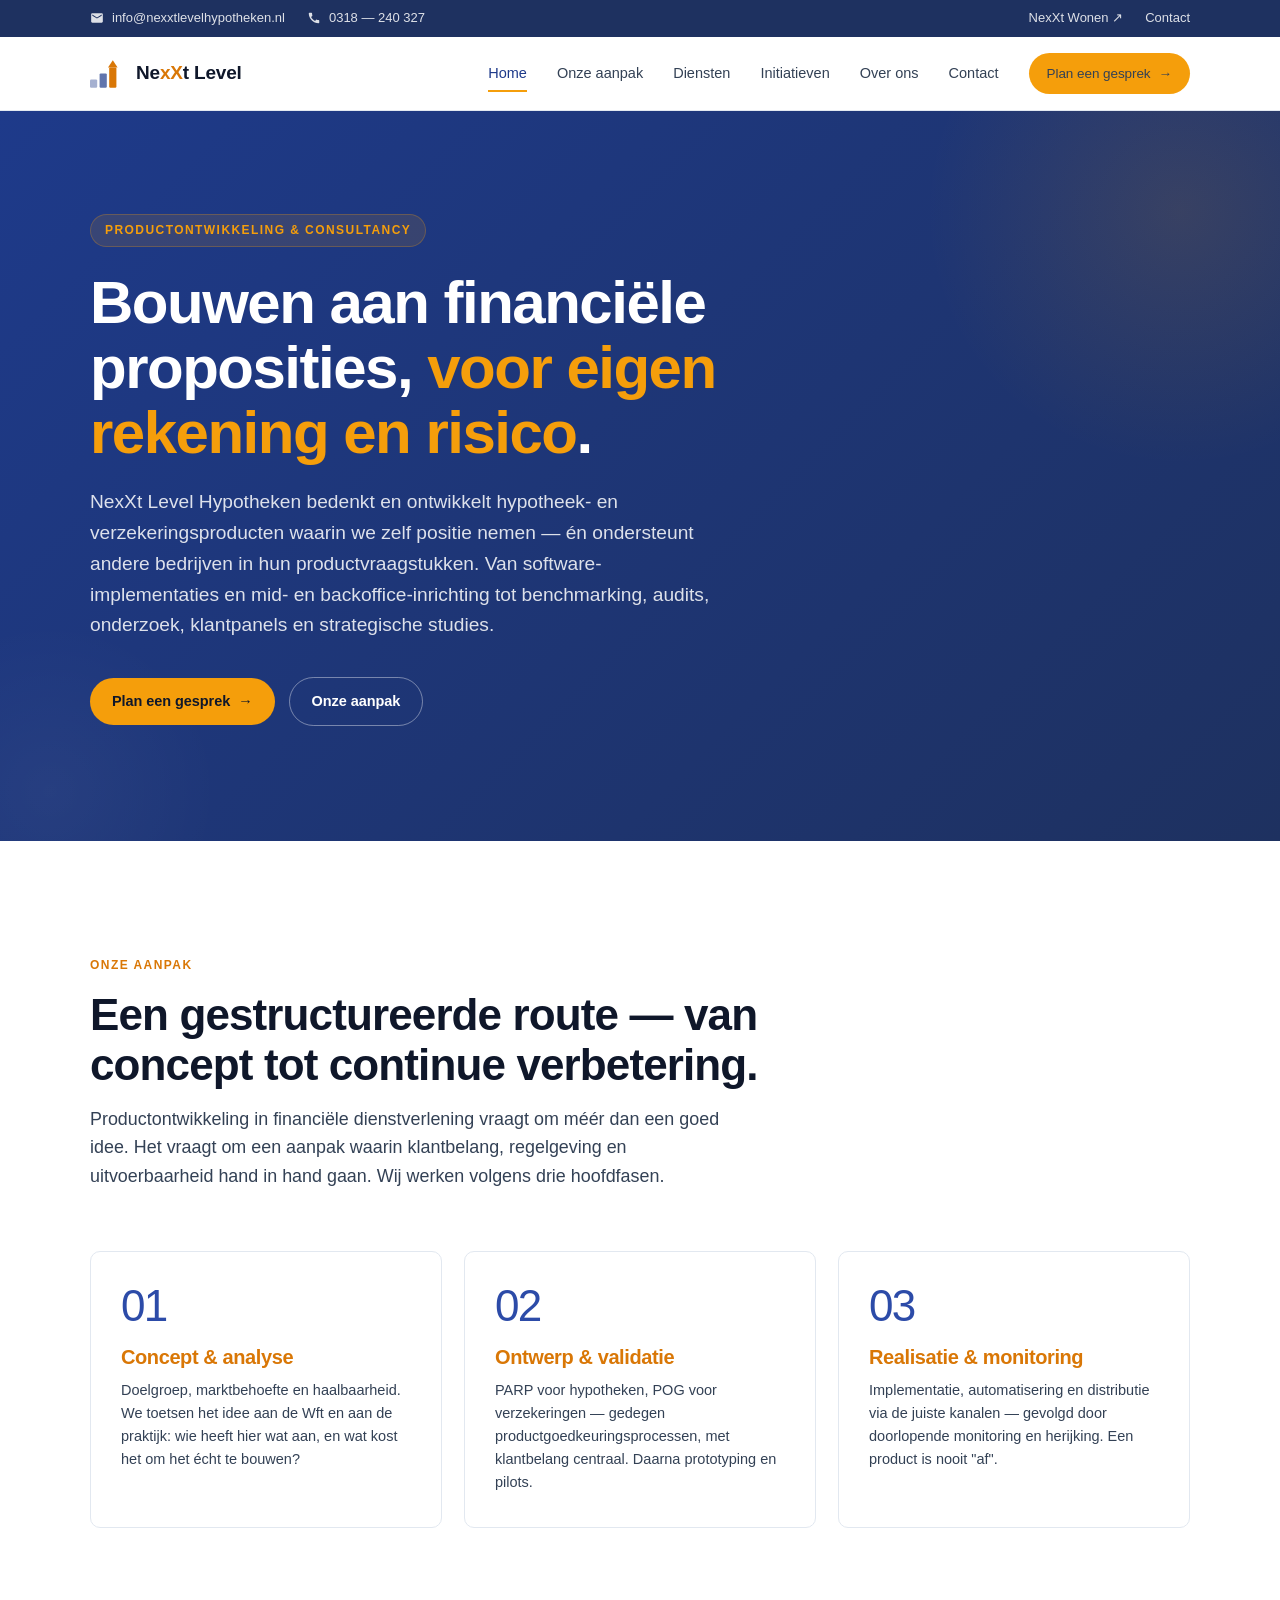
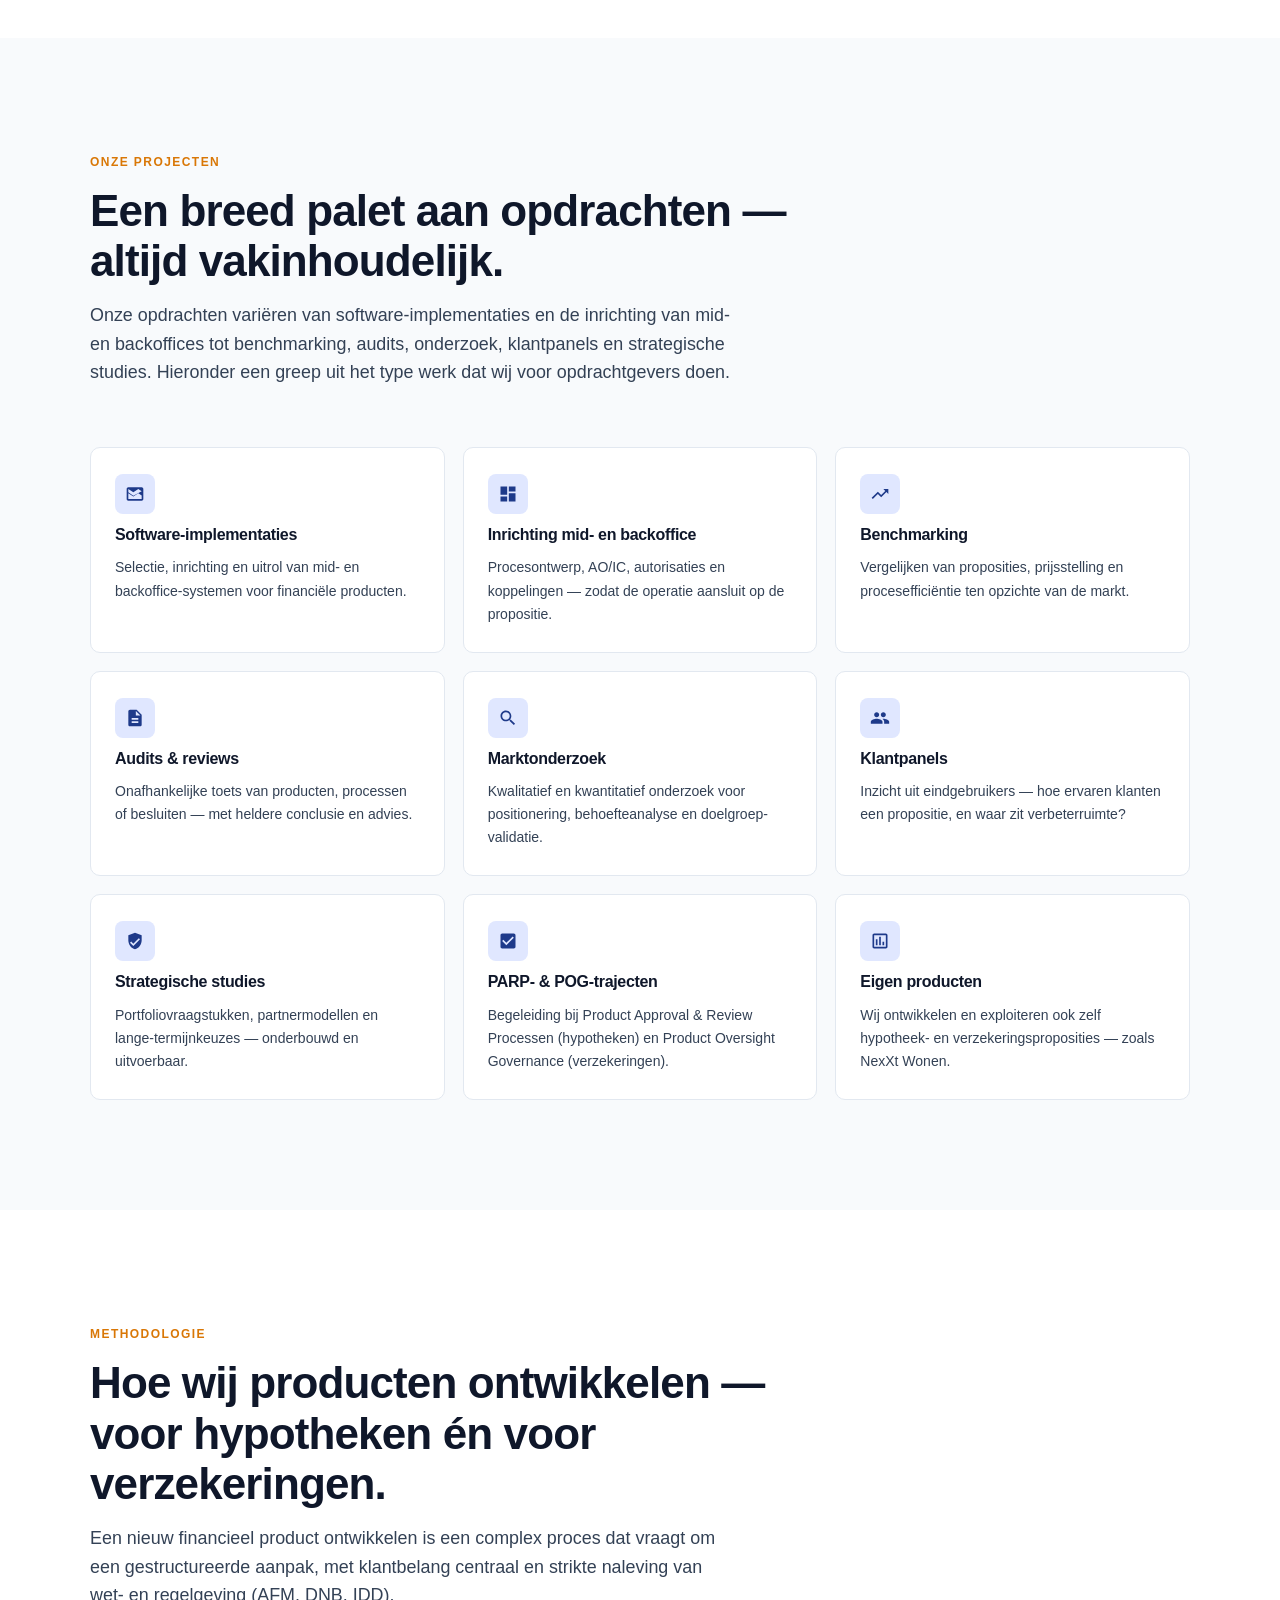
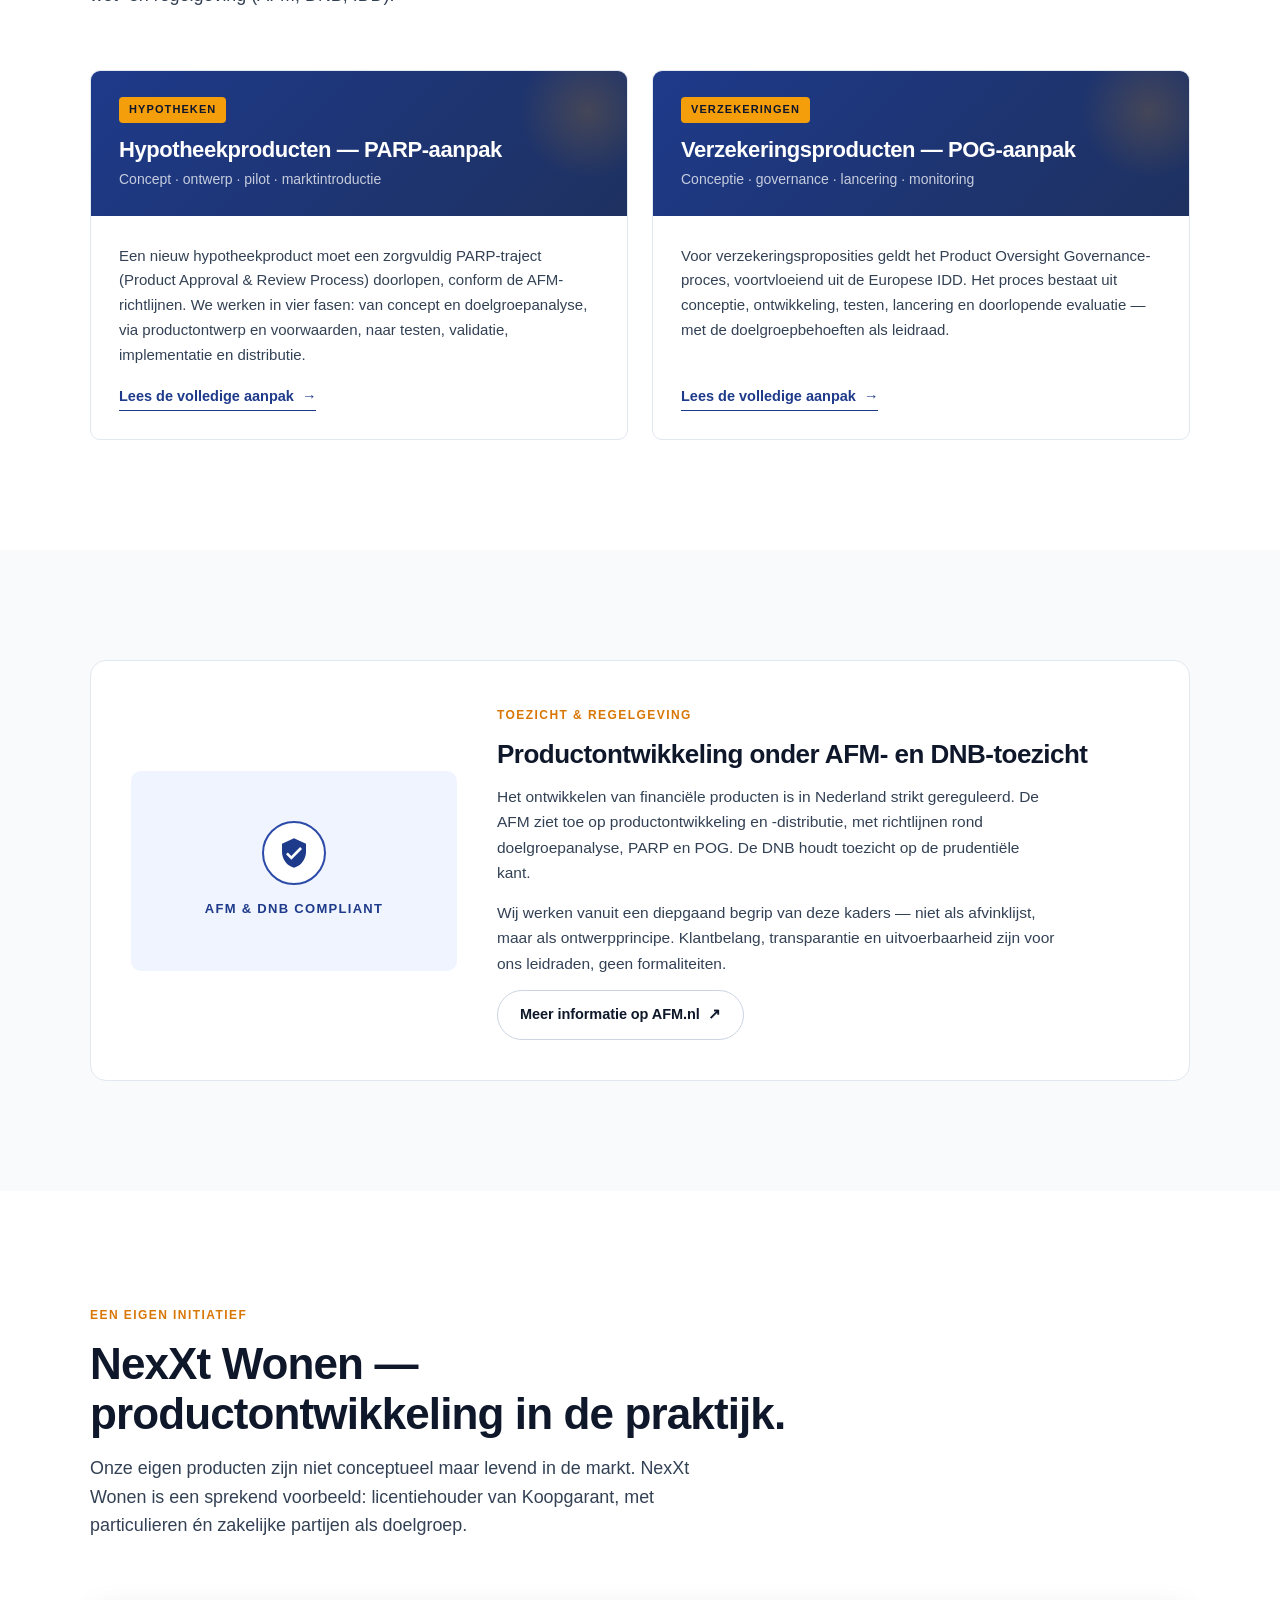
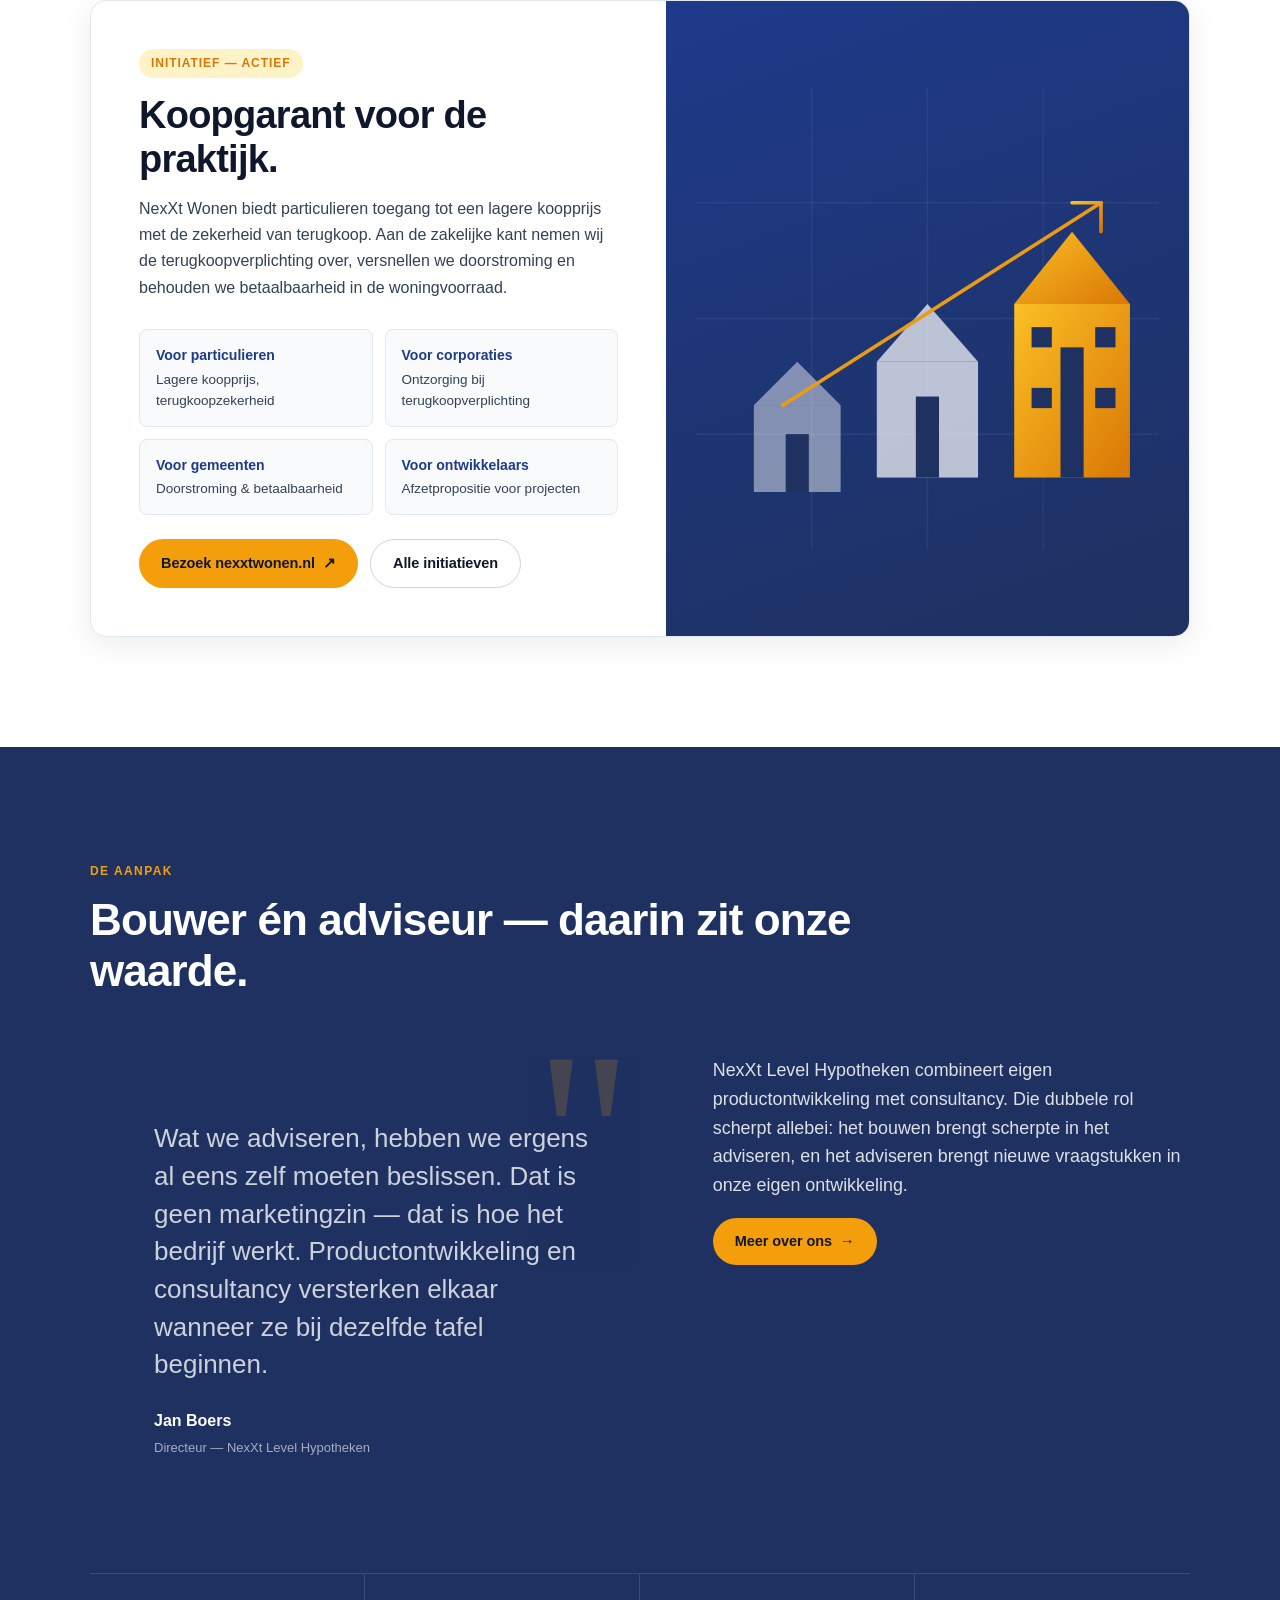
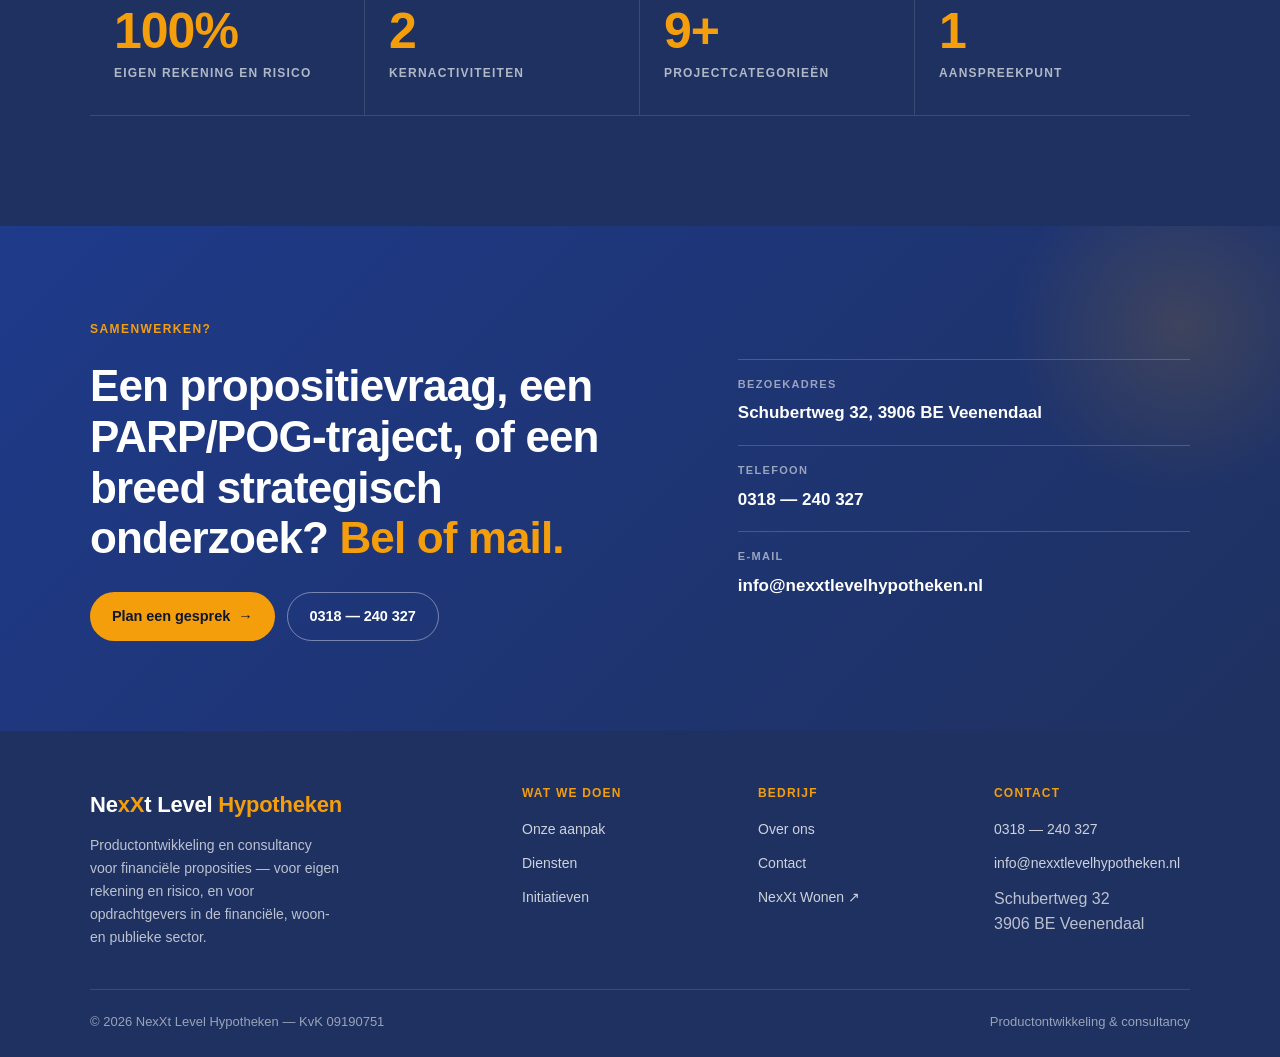
==== commit 4340387c: "Add files via upload" ====
--- a/index.html
+++ b/index.html
@@ -18,14 +18,14 @@
   <div class="topbar">
     <div class="topbar-inner">
       <div class="topbar-left">
-        <span class="topbar-item">
+        <a class="topbar-item" href="mailto:info@nexxtlevelhypotheken.nl">
           <svg viewBox="0 0 24 24" fill="currentColor"><path d="M20 4H4c-1.1 0-2 .9-2 2v12c0 1.1.9 2 2 2h16c1.1 0 2-.9 2-2V6c0-1.1-.9-2-2-2zm0 4l-8 5-8-5V6l8 5 8-5v2z"/></svg>
           info@nexxtlevelhypotheken.nl
-        </span>
-        <span class="topbar-item">
+        </a>
+        <a class="topbar-item" href="tel:+31318240327">
           <svg viewBox="0 0 24 24" fill="currentColor"><path d="M20.01 15.38c-1.23 0-2.42-.2-3.53-.56-.35-.12-.74-.03-1.01.24l-1.57 1.97c-2.83-1.35-5.48-3.9-6.89-6.83l1.95-1.66c.27-.28.35-.67.24-1.02-.37-1.11-.56-2.3-.56-3.53 0-.54-.45-.99-.99-.99H4.19C3.65 3 3 3.24 3 3.99 3 13.28 10.73 21 20.01 21c.71 0 .99-.63.99-1.18v-3.45c0-.54-.45-.99-.99-.99z"/></svg>
           0318 — 240 327
-        </span>
+        </a>
       </div>
       <div class="topbar-right">
         <a href="https://www.nexxtwonen.nl" target="_blank" rel="noopener">NexXt Wonen ↗</a>
--- a/css/styles.css
+++ b/css/styles.css
@@ -183,6 +183,8 @@
   height: 2px;
   background: var(--orange);
 }
+.nav-links .btn { padding: 10px 18px; font-size: 13.5px; }
+.nav-links .btn .arrow { font-size: 13.5px; }
 
 .btn {
   display: inline-flex;
@@ -202,9 +204,8 @@
 .btn-orange {
   background: var(--orange);
   color: var(--ink);
-  box-shadow: 0 2px 8px rgba(245, 158, 11, 0.25);
-}
-.btn-orange:hover { background: var(--orange-deep); color: var(--paper); transform: translateY(-1px); box-shadow: 0 4px 12px rgba(245, 158, 11, 0.35); }
+}
+.btn-orange:hover { background: var(--orange-deep); color: var(--paper); transform: translateY(-1px); }
 .btn-navy {
   background: var(--navy);
   color: var(--paper);
@@ -653,6 +654,17 @@
   justify-content: center;
   padding: 30px;
   min-height: 380px;
+}
+
+/* ---------- Founder split (homepage + over-ons) ---------- */
+.founder-split {
+  display: grid;
+  grid-template-columns: 1.2fr 1fr;
+  gap: 50px;
+  align-items: start;
+}
+@media (max-width: 980px) {
+  .founder-split { grid-template-columns: 1fr; gap: 36px; }
 }
 
 /* ---------- Quote / founder ---------- */
@@ -756,16 +768,18 @@
   display: grid;
   gap: 20px;
 }
-.cta-info .row { border-top: 1px solid rgba(255,255,255,0.18); padding-top: 14px; }
+.cta-info .row { border-top: 1px solid rgba(255,255,255,0.18); padding-top: 16px; }
 .cta-info .label {
-  font-size: 12px;
+  display: block;
+  font-size: 11px;
   font-weight: 600;
-  letter-spacing: 0.1em;
+  letter-spacing: 0.12em;
   text-transform: uppercase;
-  color: rgba(255,255,255,0.6);
-  margin-bottom: 4px;
-}
-.cta-info .value { font-size: 17px; font-weight: 600; color: var(--paper); }
+  color: rgba(255,255,255,0.55);
+  margin-bottom: 8px;
+}
+.cta-info .value { display: block; font-size: 17px; font-weight: 600; color: var(--paper); line-height: 1.4; }
+.cta-info a.value { transition: color .2s var(--ease); }
 .cta-info a.value:hover { color: var(--orange); }
 
 /* ---------- Footer ---------- */
@@ -938,16 +952,17 @@
   align-items: start;
 }
 .contact-info-list { display: grid; gap: 24px; }
-.contact-info-list .row { border-top: 1px solid var(--line); padding-top: 14px; }
+.contact-info-list .row { border-top: 1px solid var(--line); padding-top: 16px; }
 .contact-info-list .label {
-  font-size: 12px;
+  display: block;
+  font-size: 11px;
   font-weight: 600;
-  letter-spacing: 0.1em;
+  letter-spacing: 0.12em;
   text-transform: uppercase;
   color: var(--navy);
-  margin-bottom: 6px;
-}
-.contact-info-list .value { font-size: 17px; font-weight: 600; color: var(--ink); }
+  margin-bottom: 8px;
+}
+.contact-info-list .value { display: block; font-size: 17px; font-weight: 600; color: var(--ink); line-height: 1.4; }
 .contact-info-list a.value:hover { color: var(--orange-deep); }
 
 .contact-form-card {
